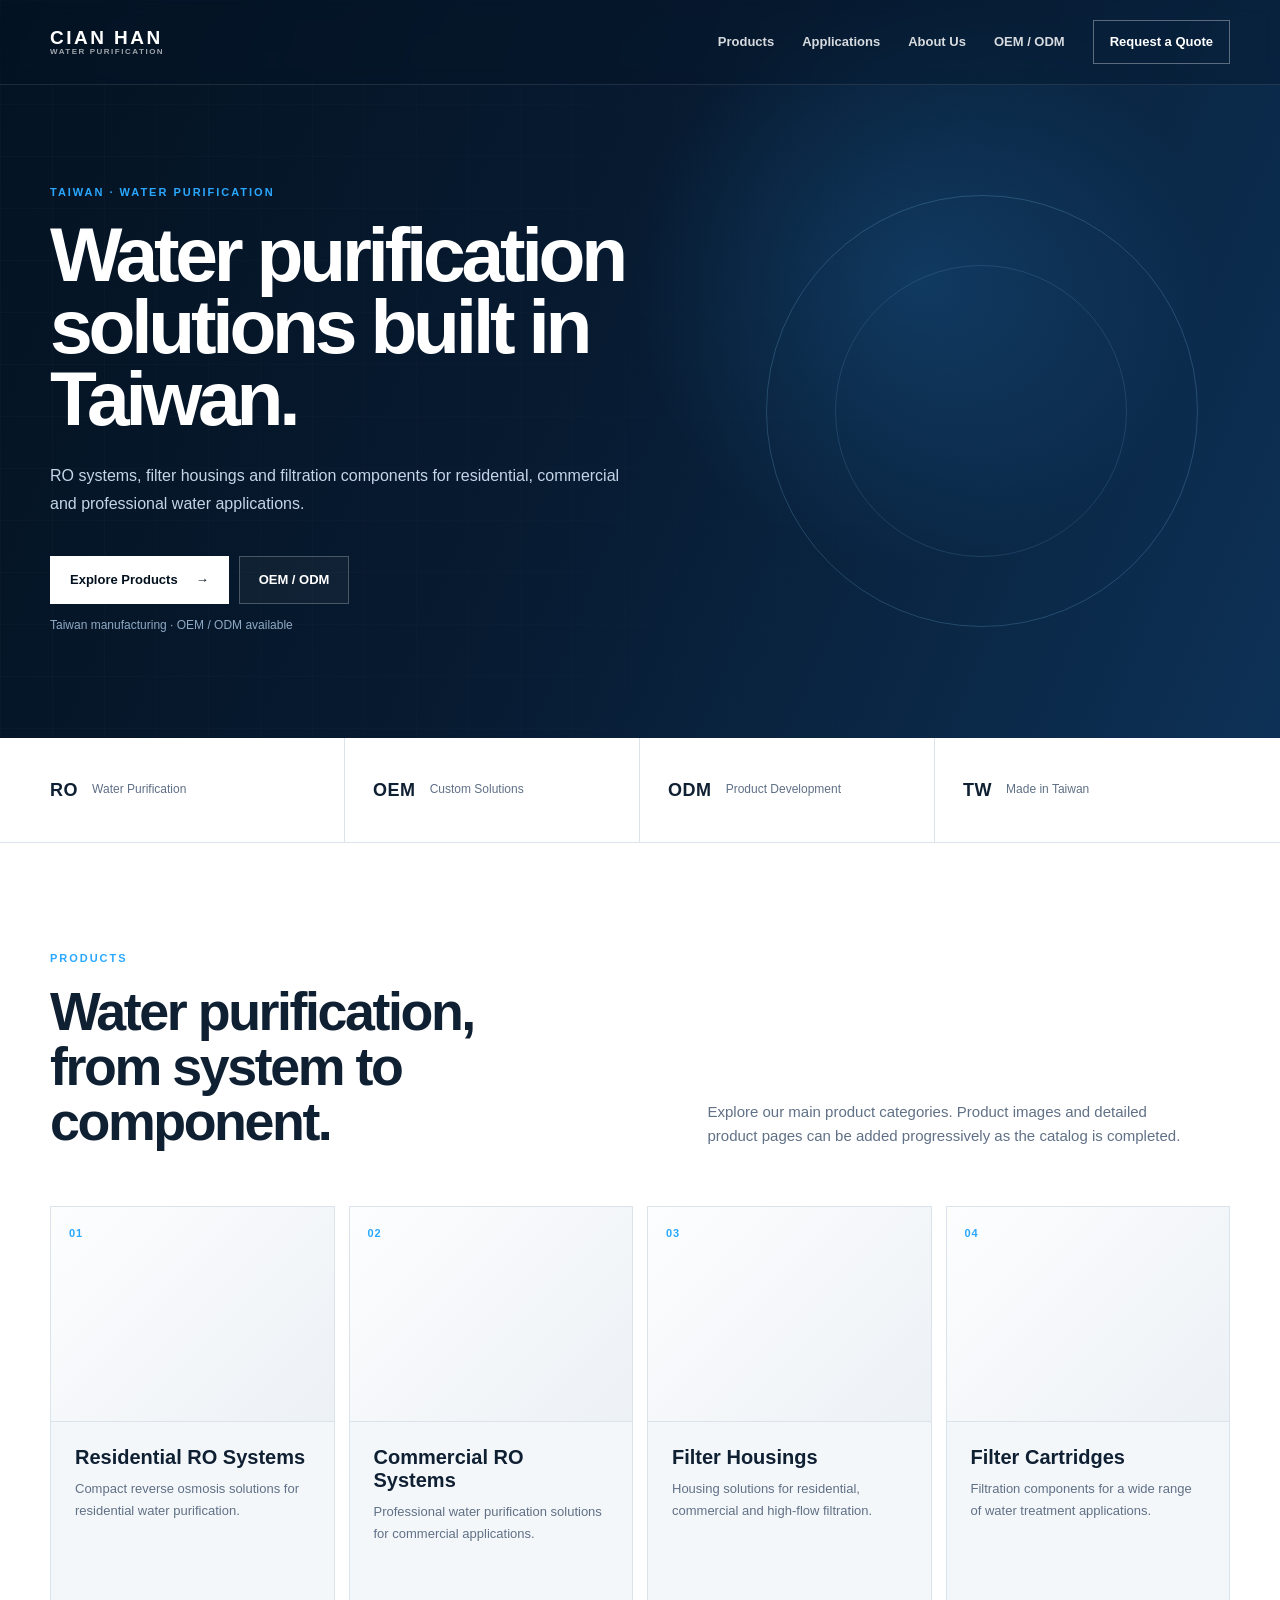
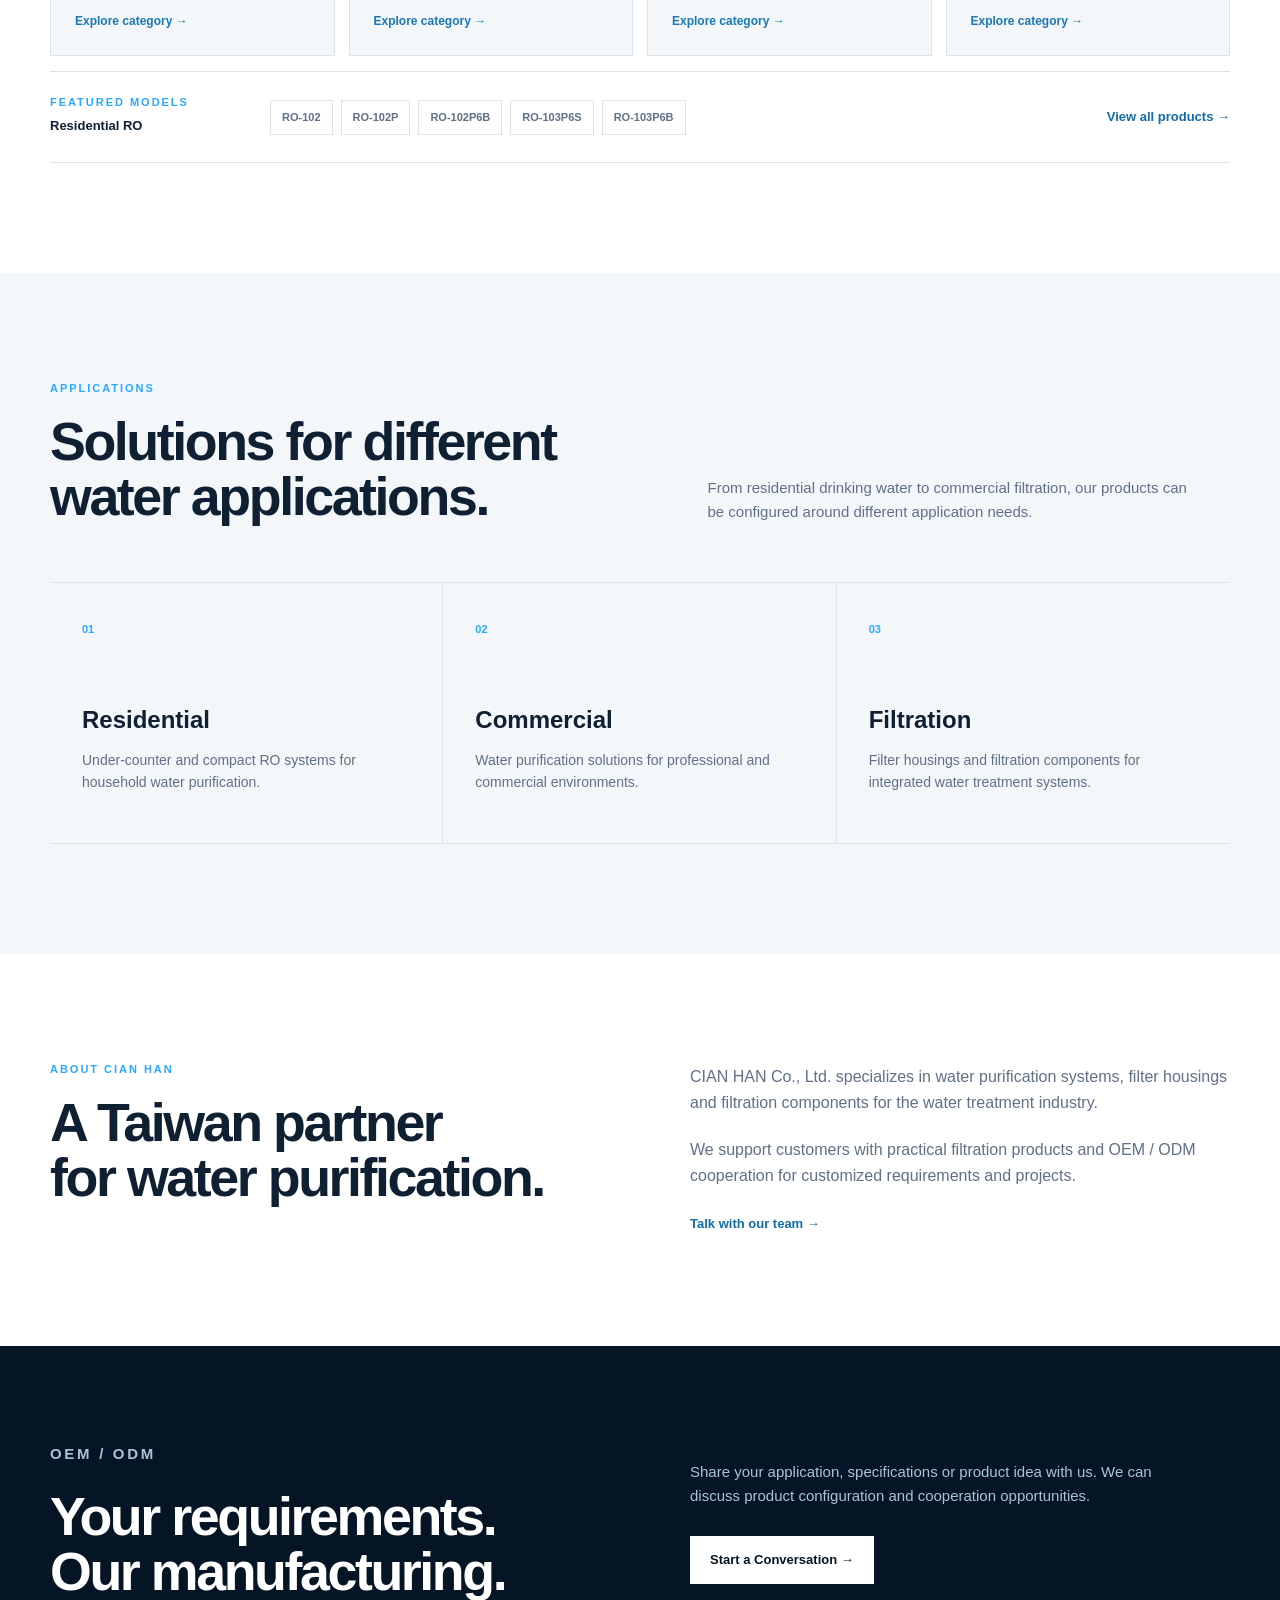
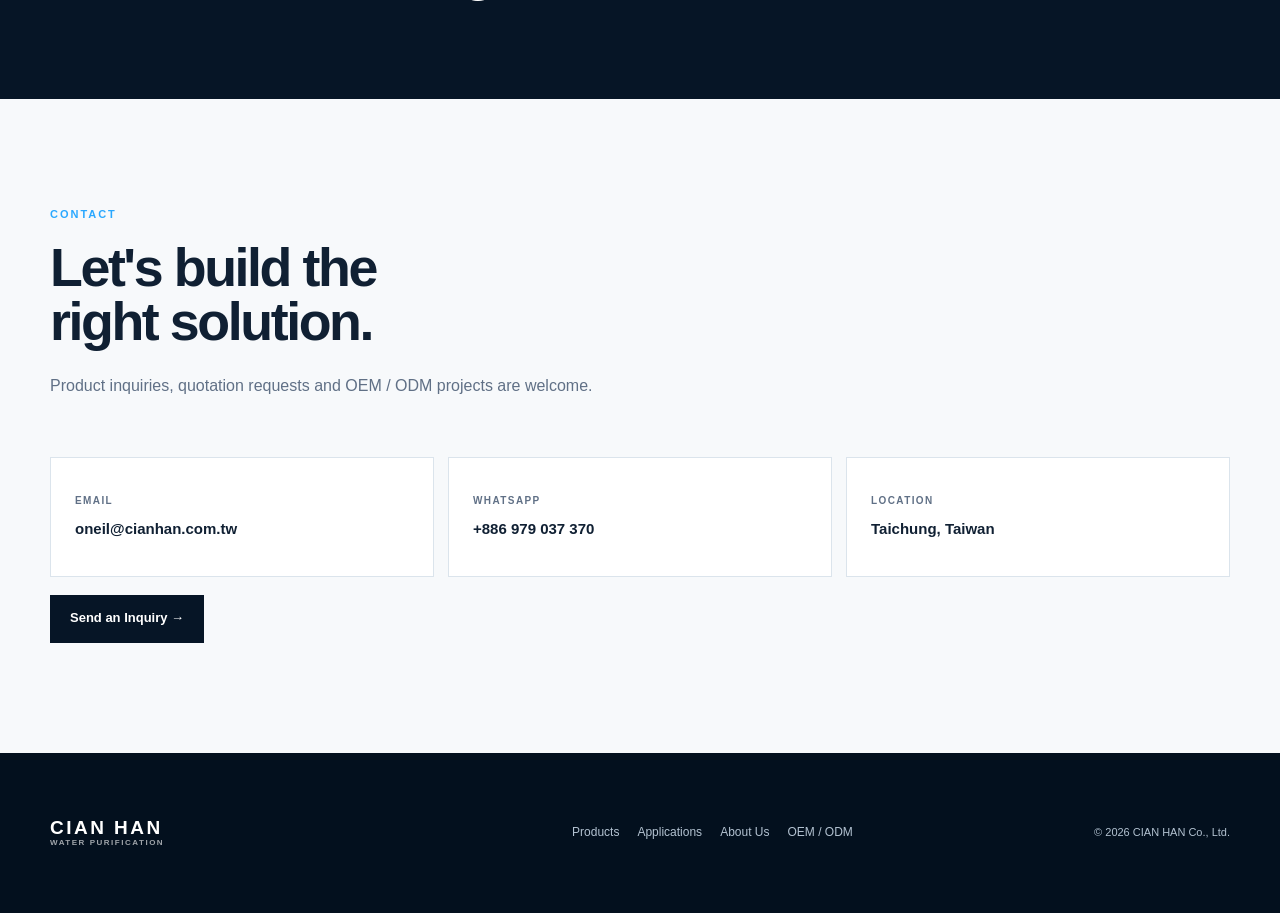
==== index.html @ 7bbadfd8 "Add files via upload" ====
<!DOCTYPE html>
<html lang="en">
<head>
  <meta charset="UTF-8">
  <meta name="viewport" content="width=device-width, initial-scale=1.0">
  <meta name="description" content="CIAN HAN — Taiwan water purification systems, filter housings, filtration components and OEM / ODM solutions.">
  <title>CIAN HAN | Water Purification Solutions</title>
  <link rel="stylesheet" href="style.css">
</head>
<body>

  <header class="site-header">
    <div class="container header-inner">
      <a class="brand" href="index.html" aria-label="CIAN HAN home">
        <span class="brand-main">CIAN HAN</span>
        <span class="brand-sub">WATER PURIFICATION</span>
      </a>

      <button class="menu-toggle" type="button" aria-label="Open menu" aria-expanded="false">
        <span></span><span></span><span></span>
      </button>

      <nav class="site-nav" aria-label="Main navigation">
        <a href="products.html">Products</a>
        <a href="#applications">Applications</a>
        <a href="#about">About Us</a>
        <a href="#oem">OEM / ODM</a>
        <a class="nav-quote" href="#contact">Request a Quote</a>
      </nav>
    </div>
  </header>

  <main>
    <section class="hero">
      <div class="hero-grid"></div>
      <div class="container hero-inner">
        <div class="hero-copy">
          <p class="eyebrow">TAIWAN · WATER PURIFICATION</p>
          <h1>Water purification<br>solutions built in<br>Taiwan.</h1>
          <p class="hero-text">
            RO systems, filter housings and filtration components for residential,
            commercial and professional water applications.
          </p>
          <div class="hero-actions">
            <a class="btn btn-primary" href="products.html">Explore Products <span>→</span></a>
            <a class="btn btn-ghost" href="#oem">OEM / ODM</a>
          </div>
          <p class="hero-note">Taiwan manufacturing · OEM / ODM available</p>
        </div>

        <div class="hero-visual" aria-hidden="true">
          <!-- Product image area intentionally left blank for future use -->
        </div>
      </div>
    </section>

    <section class="facts">
      <div class="container facts-grid">
        <div class="fact">
          <strong>RO</strong>
          <span>Water Purification</span>
        </div>
        <div class="fact">
          <strong>OEM</strong>
          <span>Custom Solutions</span>
        </div>
        <div class="fact">
          <strong>ODM</strong>
          <span>Product Development</span>
        </div>
        <div class="fact">
          <strong>TW</strong>
          <span>Made in Taiwan</span>
        </div>
      </div>
    </section>

    <section class="section products-section" id="products">
      <div class="container">
        <div class="section-heading">
          <div>
            <p class="section-label">PRODUCTS</p>
            <h2>Water purification,<br>from system to component.</h2>
          </div>
          <p class="section-intro">
            Explore our main product categories. Product images and detailed
            product pages can be added progressively as the catalog is completed.
          </p>
        </div>

        <div class="category-grid">
          <a class="category-card" href="products.html#residential-ro">
            <span class="card-number">01</span>
            <div class="blank-image"></div>
            <div class="card-content">
              <h3>Residential RO Systems</h3>
              <p>Compact reverse osmosis solutions for residential water purification.</p>
              <span class="card-link">Explore category →</span>
            </div>
          </a>

          <a class="category-card" href="products.html#commercial-ro">
            <span class="card-number">02</span>
            <div class="blank-image"></div>
            <div class="card-content">
              <h3>Commercial RO Systems</h3>
              <p>Professional water purification solutions for commercial applications.</p>
              <span class="card-link">Explore category →</span>
            </div>
          </a>

          <a class="category-card" href="products.html#filter-housings">
            <span class="card-number">03</span>
            <div class="blank-image"></div>
            <div class="card-content">
              <h3>Filter Housings</h3>
              <p>Housing solutions for residential, commercial and high-flow filtration.</p>
              <span class="card-link">Explore category →</span>
            </div>
          </a>

          <a class="category-card" href="products.html#filter-cartridges">
            <span class="card-number">04</span>
            <div class="blank-image"></div>
            <div class="card-content">
              <h3>Filter Cartridges</h3>
              <p>Filtration components for a wide range of water treatment applications.</p>
              <span class="card-link">Explore category →</span>
            </div>
          </a>
        </div>

        <div class="featured">
          <div>
            <p class="section-label">FEATURED MODELS</p>
            <p class="featured-category">Residential RO</p>
          </div>
          <div class="model-list">
            <span>RO-102</span>
            <span>RO-102P</span>
            <span>RO-102P6B</span>
            <span>RO-103P6S</span>
            <span>RO-103P6B</span>
          </div>
          <a class="text-link" href="products.html">View all products →</a>
        </div>
      </div>
    </section>

    <section class="section applications-section" id="applications">
      <div class="container">
        <div class="section-heading">
          <div>
            <p class="section-label">APPLICATIONS</p>
            <h2>Solutions for different<br>water applications.</h2>
          </div>
          <p class="section-intro">
            From residential drinking water to commercial filtration, our products
            can be configured around different application needs.
          </p>
        </div>

        <div class="application-grid">
          <article class="application-card">
            <span>01</span>
            <h3>Residential</h3>
            <p>Under-counter and compact RO systems for household water purification.</p>
          </article>
          <article class="application-card">
            <span>02</span>
            <h3>Commercial</h3>
            <p>Water purification solutions for professional and commercial environments.</p>
          </article>
          <article class="application-card">
            <span>03</span>
            <h3>Filtration</h3>
            <p>Filter housings and filtration components for integrated water treatment systems.</p>
          </article>
        </div>
      </div>
    </section>

    <section class="section about-section" id="about">
      <div class="container split-section">
        <div>
          <p class="section-label">ABOUT CIAN HAN</p>
          <h2>A Taiwan partner<br>for water purification.</h2>
        </div>
        <div class="split-copy">
          <p>
            CIAN HAN Co., Ltd. specializes in water purification systems,
            filter housings and filtration components for the water treatment industry.
          </p>
          <p>
            We support customers with practical filtration products and
            OEM / ODM cooperation for customized requirements and projects.
          </p>
          <a class="text-link" href="#contact">Talk with our team →</a>
        </div>
      </div>
    </section>

    <section class="oem-section" id="oem">
      <div class="container oem-inner">
        <div>
          <p class="section-label">OEM / ODM</p>
          <h2>Your requirements.<br>Our manufacturing.</h2>
        </div>
        <div>
          <p>
            Share your application, specifications or product idea with us.
            We can discuss product configuration and cooperation opportunities.
          </p>
          <a class="btn btn-light" href="#contact">Start a Conversation →</a>
        </div>
      </div>
    </section>

    <section class="section contact-section" id="contact">
      <div class="container">
        <div class="contact-heading">
          <p class="section-label">CONTACT</p>
          <h2>Let's build the<br>right solution.</h2>
          <p>Product inquiries, quotation requests and OEM / ODM projects are welcome.</p>
        </div>

        <div class="contact-grid">
          <a href="mailto:oneil@cianhan.com.tw" class="contact-item">
            <span>EMAIL</span>
            <strong>oneil@cianhan.com.tw</strong>
          </a>
          <a href="https://wa.me/886979037370" class="contact-item" target="_blank" rel="noopener">
            <span>WHATSAPP</span>
            <strong>+886 979 037 370</strong>
          </a>
          <div class="contact-item">
            <span>LOCATION</span>
            <strong>Taichung, Taiwan</strong>
          </div>
        </div>

        <a class="btn btn-primary contact-button" href="mailto:oneil@cianhan.com.tw?subject=CIAN%20HAN%20Product%20Inquiry">Send an Inquiry →</a>
      </div>
    </section>
  </main>

  <footer class="site-footer">
    <div class="container footer-inner">
      <a class="brand footer-brand" href="index.html">
        <span class="brand-main">CIAN HAN</span>
        <span class="brand-sub">WATER PURIFICATION</span>
      </a>
      <div class="footer-links">
        <a href="products.html">Products</a>
        <a href="#applications">Applications</a>
        <a href="#about">About Us</a>
        <a href="#oem">OEM / ODM</a>
      </div>
      <p>© 2026 CIAN HAN Co., Ltd.</p>
    </div>
  </footer>

  <script src="script.js"></script>
</body>
</html>
---- style.css ----
* {
  box-sizing: border-box;
}

html {
  scroll-behavior: smooth;
}

:root {
  --navy: #061526;
  --navy-2: #0b2340;
  --blue: #2aa8ff;
  --blue-soft: #8bcfff;
  --ink: #102033;
  --muted: #607086;
  --line: #dbe4ec;
  --light: #f4f7fa;
  --white: #ffffff;
}

body {
  margin: 0;
  font-family: Inter, ui-sans-serif, -apple-system, BlinkMacSystemFont, "Segoe UI", Roboto, Arial, sans-serif;
  color: var(--ink);
  background: var(--white);
  line-height: 1.6;
}

a {
  color: inherit;
  text-decoration: none;
}

.container {
  width: min(1180px, calc(100% - 48px));
  margin: 0 auto;
}

/* HEADER */
.site-header {
  position: absolute;
  inset: 0 0 auto 0;
  z-index: 20;
  color: var(--white);
  background: rgba(6, 21, 38, 0.32);
  border-bottom: 1px solid rgba(255,255,255,0.10);
  backdrop-filter: blur(8px);
}

.header-inner {
  min-height: 84px;
  display: flex;
  align-items: center;
  justify-content: space-between;
  gap: 40px;
}

.brand {
  display: inline-flex;
  flex-direction: column;
  gap: 1px;
  flex-shrink: 0;
}

.brand-main {
  font-size: 19px;
  line-height: 1.05;
  font-weight: 800;
  letter-spacing: 0.13em;
}

.brand-sub {
  font-size: 8px;
  line-height: 1;
  font-weight: 700;
  letter-spacing: 0.19em;
  opacity: 0.62;
}

.site-nav {
  display: flex;
  align-items: center;
  gap: 28px;
  font-size: 13px;
  font-weight: 600;
}

.site-nav a {
  opacity: 0.84;
  transition: opacity .2s ease, color .2s ease;
}

.site-nav a:hover {
  opacity: 1;
  color: var(--blue-soft);
}

.site-nav .nav-quote {
  padding: 11px 16px;
  border: 1px solid rgba(255,255,255,.34);
  opacity: 1;
}

.menu-toggle {
  display: none;
  width: 42px;
  height: 42px;
  padding: 9px;
  border: 1px solid rgba(255,255,255,.25);
  background: transparent;
  cursor: pointer;
}

.menu-toggle span {
  display: block;
  height: 1px;
  margin: 5px 0;
  background: white;
}

/* HERO */
.hero {
  position: relative;
  min-height: 738px;
  overflow: hidden;
  color: white;
  background:
    radial-gradient(circle at 72% 38%, rgba(37, 125, 194, .26), transparent 28%),
    linear-gradient(112deg, #041322 0%, #071a30 45%, #0d3156 100%);
}

.hero-grid {
  position: absolute;
  inset: 0;
  opacity: .24;
  background-image:
    linear-gradient(rgba(255,255,255,.08) 1px, transparent 1px),
    linear-gradient(90deg, rgba(255,255,255,.08) 1px, transparent 1px);
  background-size: 52px 52px;
  mask-image: linear-gradient(90deg, black, transparent 88%);
}

.hero-inner {
  position: relative;
  min-height: 738px;
  display: grid;
  grid-template-columns: minmax(0, 1fr) minmax(360px, .92fr);
  align-items: center;
  gap: 50px;
  padding-top: 84px;
}

.hero-copy {
  max-width: 680px;
  padding: 70px 0 70px;
}

.eyebrow,
.section-label {
  margin: 0 0 20px;
  color: var(--blue);
  font-size: 11px;
  line-height: 1;
  font-weight: 800;
  letter-spacing: .18em;
}

.hero h1 {
  margin: 0;
  max-width: 720px;
  font-size: clamp(52px, 6vw, 84px);
  line-height: .94;
  letter-spacing: -.055em;
  font-weight: 700;
}

.hero-text {
  max-width: 630px;
  margin: 28px 0 0;
  color: #c5d5e7;
  font-size: 16px;
  line-height: 1.75;
}

.hero-actions {
  display: flex;
  align-items: center;
  flex-wrap: wrap;
  gap: 10px;
  margin-top: 38px;
}

.btn {
  display: inline-flex;
  align-items: center;
  justify-content: center;
  min-height: 48px;
  padding: 0 19px;
  border: 1px solid transparent;
  font-size: 13px;
  font-weight: 750;
  transition: transform .2s ease, background .2s ease, border-color .2s ease;
}

.btn:hover {
  transform: translateY(-2px);
}

.btn-primary {
  color: #03111f;
  background: var(--white);
}

.btn-primary span {
  margin-left: 18px;
}

.btn-ghost {
  color: white;
  border-color: rgba(255,255,255,.24);
  background: rgba(255,255,255,.04);
}

.btn-ghost:hover {
  border-color: rgba(255,255,255,.55);
}

.hero-note {
  margin: 12px 0 0;
  color: #8fa9c3;
  font-size: 12px;
}

.hero-visual {
  min-height: 430px;
  position: relative;
}

.hero-visual::before,
.hero-visual::after {
  content: "";
  position: absolute;
  border: 1px solid rgba(139, 207, 255, .20);
  border-radius: 50%;
}

.hero-visual::before {
  width: 430px;
  height: 430px;
  right: 6%;
  top: 50%;
  transform: translateY(-50%);
}

.hero-visual::after {
  width: 290px;
  height: 290px;
  right: 19%;
  top: 50%;
  transform: translateY(-50%);
  border-color: rgba(139, 207, 255, .14);
}

/* FACTS */
.facts {
  position: relative;
  background: white;
  border-bottom: 1px solid var(--line);
}

.facts-grid {
  display: grid;
  grid-template-columns: repeat(4, 1fr);
  min-height: 104px;
}

.fact {
  min-width: 0;
  display: flex;
  align-items: center;
  gap: 14px;
  padding: 20px 28px;
  border-right: 1px solid var(--line);
}

.fact:first-child {
  padding-left: 0;
}

.fact:last-child {
  border-right: 0;
}

.fact strong {
  color: var(--ink);
  font-size: 18px;
  font-weight: 800;
  letter-spacing: .03em;
}

.fact span {
  color: var(--muted);
  font-size: 12px;
}

/* GENERAL SECTIONS */
.section {
  padding: 110px 0;
}

.section-heading {
  display: grid;
  grid-template-columns: 1.05fr .95fr;
  gap: 80px;
  align-items: end;
  margin-bottom: 58px;
}

.section-heading h2,
.split-section h2,
.oem-inner h2,
.contact-heading h2 {
  margin: 0;
  color: var(--ink);
  font-size: clamp(38px, 4.2vw, 58px);
  line-height: 1.02;
  letter-spacing: -.045em;
  font-weight: 700;
}

.section-intro {
  max-width: 480px;
  margin: 0;
  color: var(--muted);
  font-size: 15px;
}

/* PRODUCTS */
.products-section {
  background: #fff;
}

.category-grid {
  display: grid;
  grid-template-columns: repeat(4, 1fr);
  gap: 14px;
}

.category-card {
  position: relative;
  min-height: 450px;
  display: flex;
  flex-direction: column;
  overflow: hidden;
  background: var(--light);
  border: 1px solid var(--line);
  transition: transform .2s ease, border-color .2s ease;
}

.category-card:hover {
  transform: translateY(-4px);
  border-color: #a9bfd2;
}

.card-number {
  position: absolute;
  top: 18px;
  left: 18px;
  z-index: 2;
  color: var(--blue);
  font-size: 11px;
  font-weight: 800;
  letter-spacing: .08em;
}

.blank-image {
  height: 215px;
  border-bottom: 1px solid var(--line);
  background:
    linear-gradient(135deg, rgba(255,255,255,.8), rgba(231,237,243,.6));
}

.card-content {
  display: flex;
  flex: 1;
  flex-direction: column;
  padding: 24px;
}

.card-content h3 {
  margin: 0 0 9px;
  font-size: 20px;
  line-height: 1.15;
}

.card-content p {
  margin: 0;
  color: var(--muted);
  font-size: 13px;
  line-height: 1.65;
}

.card-link {
  margin-top: auto;
  padding-top: 22px;
  color: #1b78b6;
  font-size: 12px;
  font-weight: 800;
}

.featured {
  display: grid;
  grid-template-columns: 190px 1fr auto;
  gap: 30px;
  align-items: center;
  margin-top: 15px;
  padding: 25px 0;
  border-bottom: 1px solid var(--line);
  border-top: 1px solid var(--line);
}

.featured .section-label {
  margin-bottom: 8px;
}

.featured-category {
  margin: 0;
  font-size: 13px;
  font-weight: 750;
}

.model-list {
  display: flex;
  flex-wrap: wrap;
  gap: 8px;
}

.model-list span {
  padding: 8px 11px;
  border: 1px solid var(--line);
  color: var(--muted);
  font-size: 11px;
  font-weight: 700;
}

.text-link {
  color: #126ca7;
  font-size: 13px;
  font-weight: 800;
}

/* APPLICATIONS */
.applications-section {
  background: var(--light);
}

.application-grid {
  display: grid;
  grid-template-columns: repeat(3, 1fr);
  border-top: 1px solid var(--line);
  border-bottom: 1px solid var(--line);
}

.application-card {
  min-height: 260px;
  padding: 32px;
  border-right: 1px solid var(--line);
}

.application-card:last-child {
  border-right: 0;
}

.application-card > span {
  color: var(--blue);
  font-size: 11px;
  font-weight: 800;
}

.application-card h3 {
  margin: 60px 0 10px;
  font-size: 24px;
}

.application-card p {
  max-width: 330px;
  margin: 0;
  color: var(--muted);
  font-size: 14px;
}

/* ABOUT */
.about-section {
  background: white;
}

.split-section {
  display: grid;
  grid-template-columns: 1fr 1fr;
  gap: 100px;
}

.split-copy {
  max-width: 560px;
}

.split-copy p {
  margin: 0 0 22px;
  color: var(--muted);
  font-size: 16px;
}

/* OEM */
.oem-section {
  padding: 100px 0;
  color: white;
  background: var(--navy);
}

.oem-inner {
  display: grid;
  grid-template-columns: 1fr 1fr;
  gap: 100px;
  align-items: center;
}

.oem-inner h2 {
  color: white;
}

.oem-inner p {
  max-width: 510px;
  margin: 0 0 28px;
  color: #afc2d5;
  font-size: 15px;
}

.btn-light {
  color: var(--navy);
  background: white;
}

/* CONTACT */
.contact-section {
  background: #f7f9fb;
}

.contact-heading {
  max-width: 760px;
}

.contact-heading p:last-child {
  max-width: 600px;
  margin: 24px 0 0;
  color: var(--muted);
}

.contact-grid {
  display: grid;
  grid-template-columns: repeat(3, 1fr);
  gap: 14px;
  margin-top: 58px;
}

.contact-item {
  min-height: 120px;
  display: flex;
  flex-direction: column;
  justify-content: center;
  padding: 24px;
  border: 1px solid var(--line);
  background: white;
}

.contact-item span {
  margin-bottom: 8px;
  color: var(--muted);
  font-size: 10px;
  font-weight: 800;
  letter-spacing: .14em;
}

.contact-item strong {
  font-size: 15px;
  word-break: break-word;
}

.contact-button {
  margin-top: 18px;
  background: var(--navy);
  color: white;
}

/* FOOTER */
.site-footer {
  color: #b3c2d1;
  background: #03101e;
}

.footer-inner {
  min-height: 160px;
  display: grid;
  grid-template-columns: 1fr 1fr auto;
  align-items: center;
  gap: 30px;
}

.footer-brand {
  color: white;
}

.footer-links {
  display: flex;
  flex-wrap: wrap;
  gap: 18px;
  font-size: 12px;
}

.footer-links a:hover {
  color: white;
}

.footer-inner > p {
  margin: 0;
  font-size: 11px;
}

/* MOBILE */
@media (max-width: 980px) {
  .site-nav {
    gap: 18px;
  }

  .hero-inner {
    grid-template-columns: 1fr;
  }

  .hero-visual {
    display: none;
  }

  .category-grid {
    grid-template-columns: repeat(2, 1fr);
  }

  .section-heading,
  .split-section,
  .oem-inner {
    grid-template-columns: 1fr;
    gap: 30px;
  }

  .application-grid {
    grid-template-columns: 1fr;
  }

  .application-card {
    border-right: 0;
    border-bottom: 1px solid var(--line);
  }

  .application-card:last-child {
    border-bottom: 0;
  }

  .featured {
    grid-template-columns: 1fr;
    gap: 15px;
  }

  .contact-grid {
    grid-template-columns: 1fr;
  }

  .footer-inner {
    grid-template-columns: 1fr;
    padding: 38px 0;
  }
}

@media (max-width: 720px) {
  .container {
    width: min(100% - 32px, 1180px);
  }

  .site-header {
    position: absolute;
  }

  .header-inner {
    min-height: 72px;
  }

  .menu-toggle {
    display: block;
  }

  .site-nav {
    position: absolute;
    top: 72px;
    left: 16px;
    right: 16px;
    display: none;
    flex-direction: column;
    align-items: stretch;
    gap: 0;
    padding: 8px;
    background: rgba(3, 16, 30, .98);
    border: 1px solid rgba(255,255,255,.12);
  }

  .site-nav.is-open {
    display: flex;
  }

  .site-nav a {
    padding: 13px 14px;
  }

  .site-nav .nav-quote {
    margin-top: 4px;
    text-align: center;
  }

  .hero,
  .hero-inner {
    min-height: 680px;
  }

  .hero-copy {
    padding: 70px 0 45px;
  }

  .hero h1 {
    font-size: clamp(45px, 13vw, 68px);
  }

  .hero-text {
    font-size: 14px;
  }

  .facts-grid {
    grid-template-columns: repeat(2, 1fr);
  }

  .fact,
  .fact:first-child {
    padding: 20px 16px;
  }

  .fact:nth-child(2) {
    border-right: 0;
  }

  .fact:nth-child(-n+2) {
    border-bottom: 1px solid var(--line);
  }

  .section {
    padding: 76px 0;
  }

  .category-grid {
    grid-template-columns: 1fr;
  }

  .category-card {
    min-height: 390px;
  }

  .blank-image {
    height: 190px;
  }

  .section-heading h2,
  .split-section h2,
  .oem-inner h2,
  .contact-heading h2 {
    font-size: 42px;
  }

  .application-card {
    min-height: 220px;
  }

  .application-card h3 {
    margin-top: 45px;
  }
}
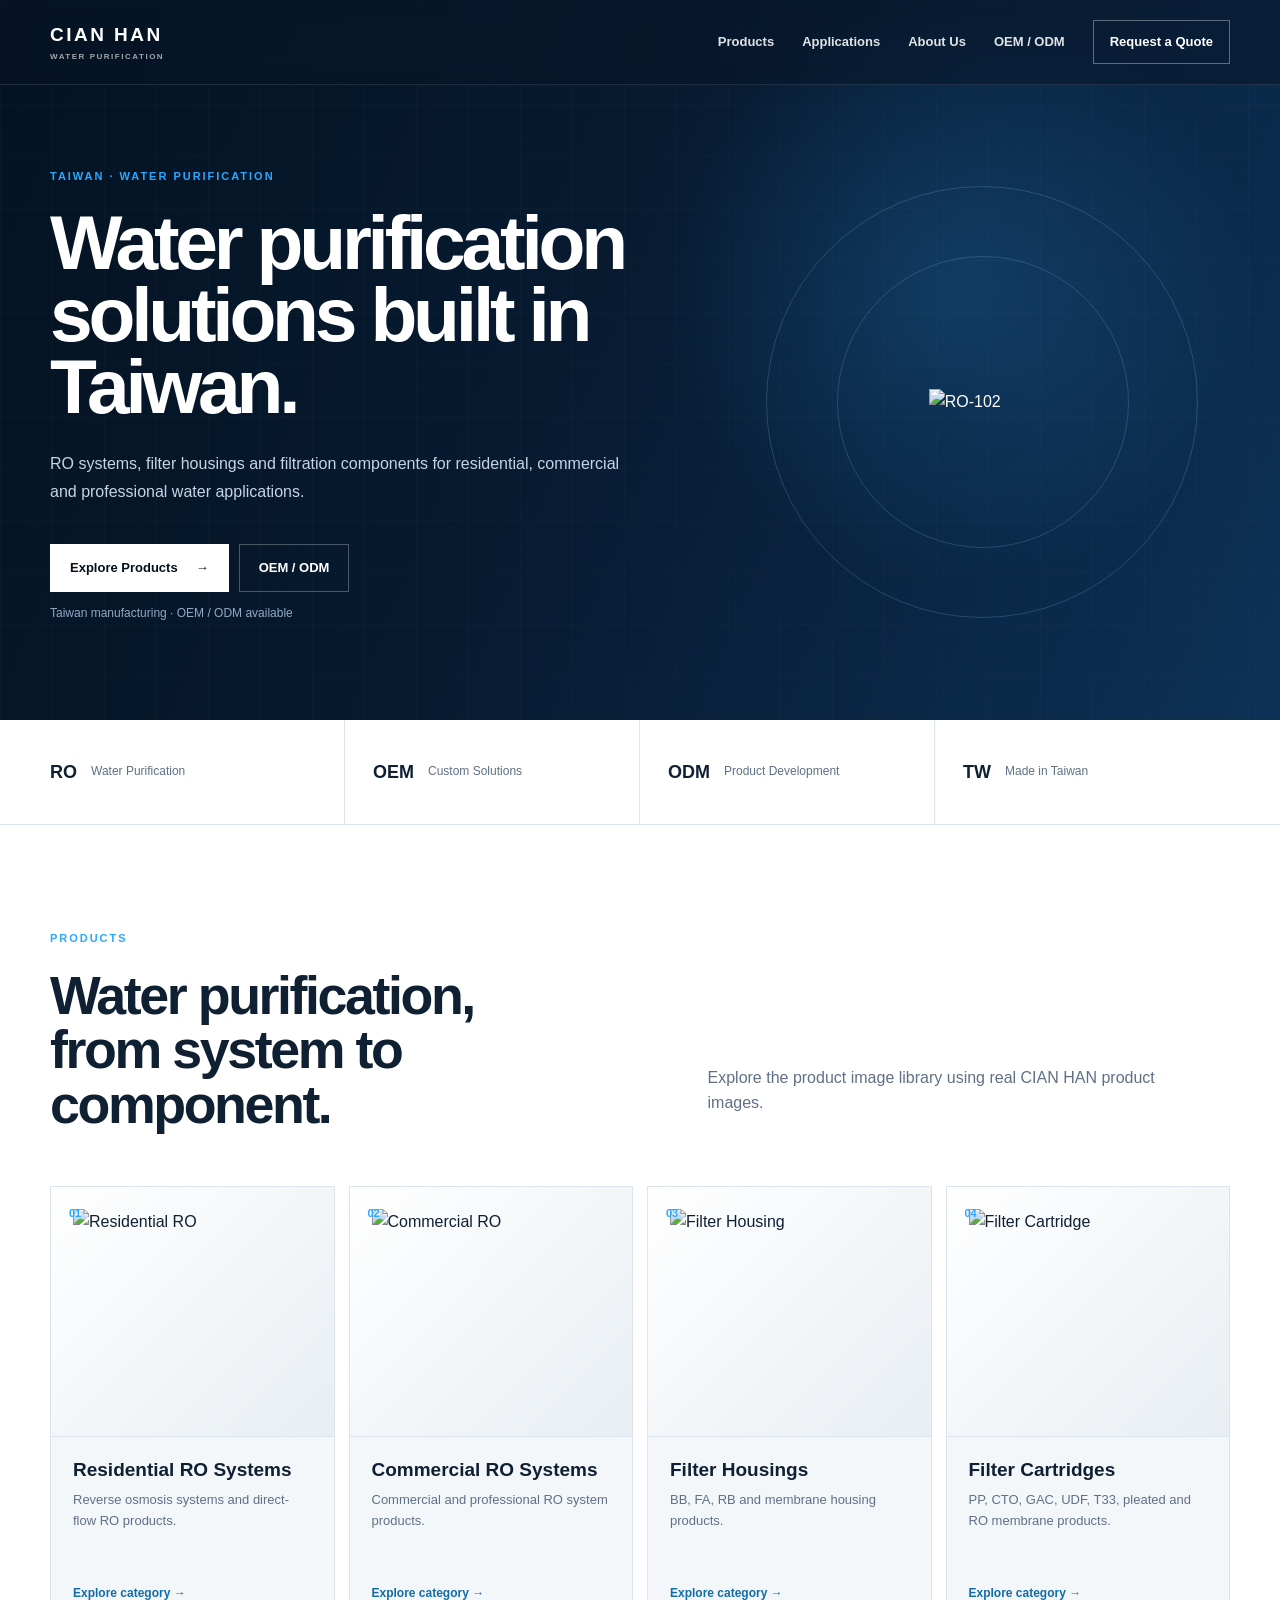
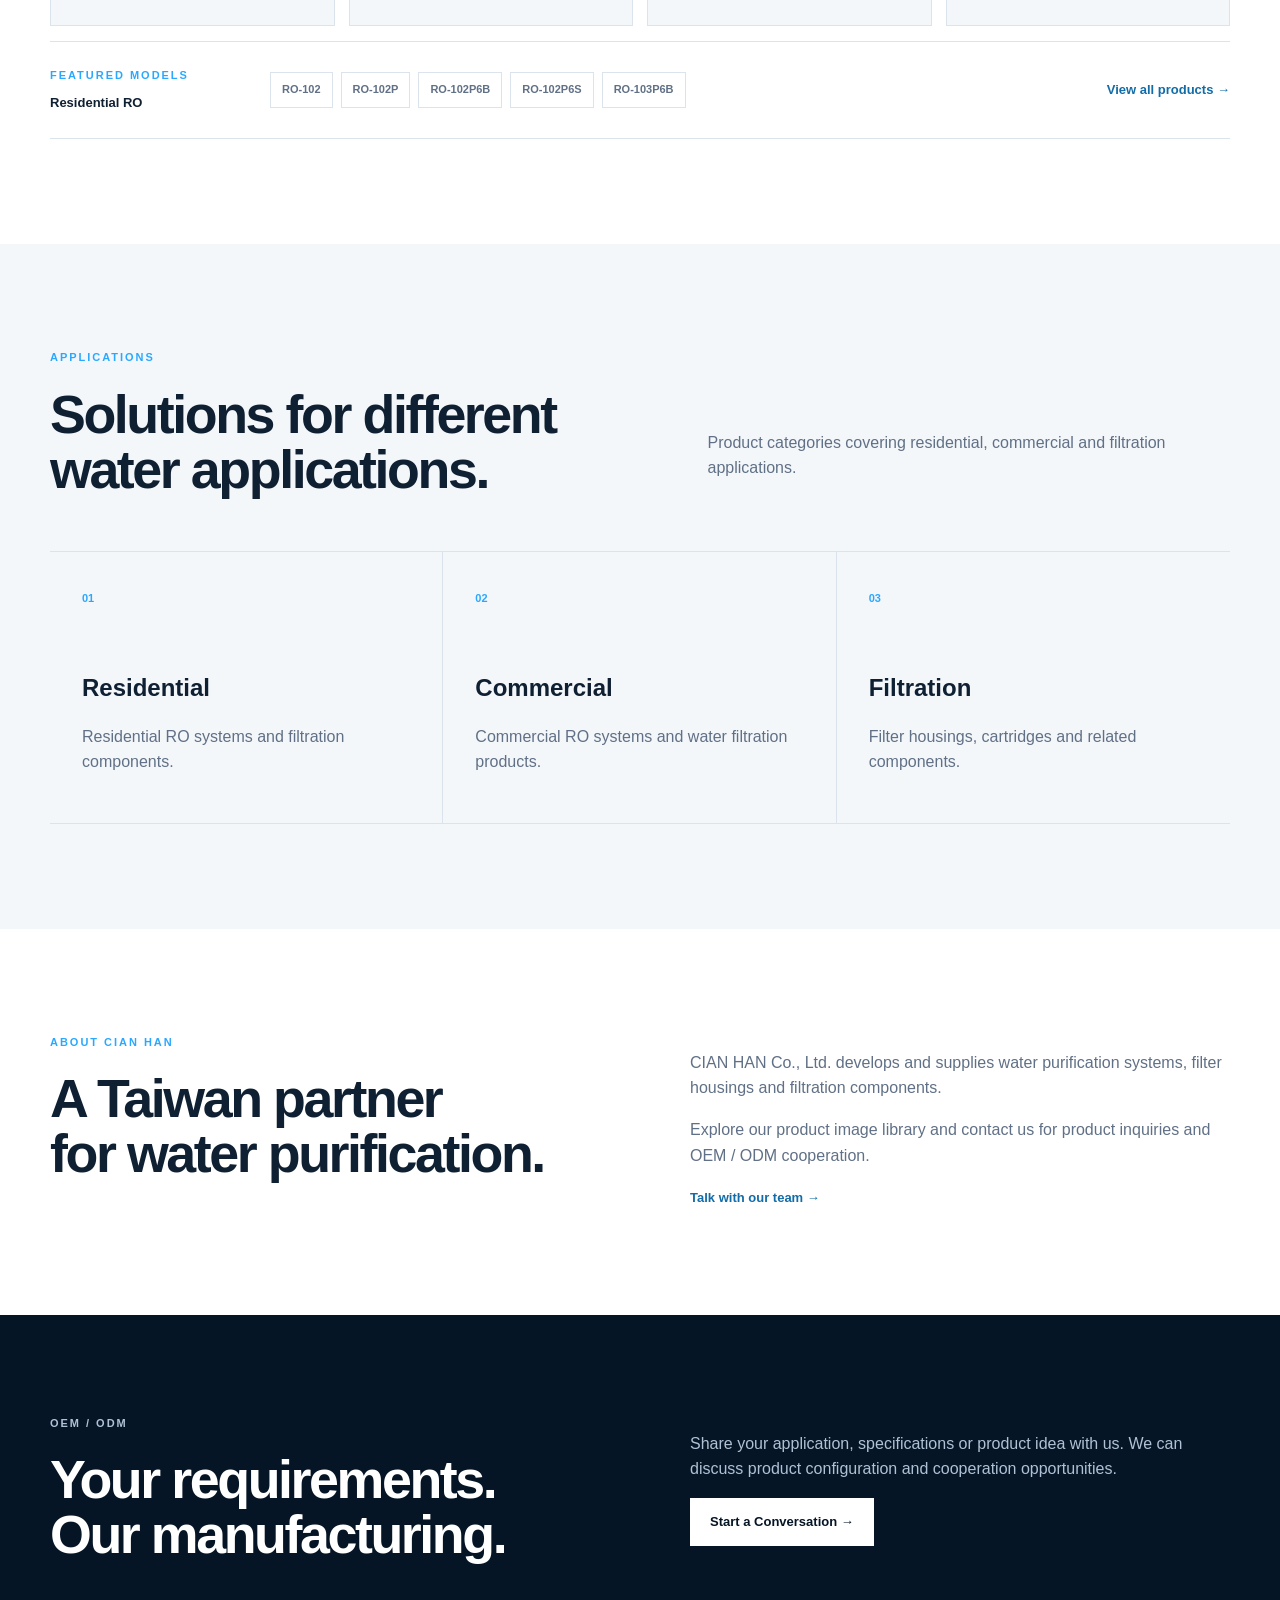
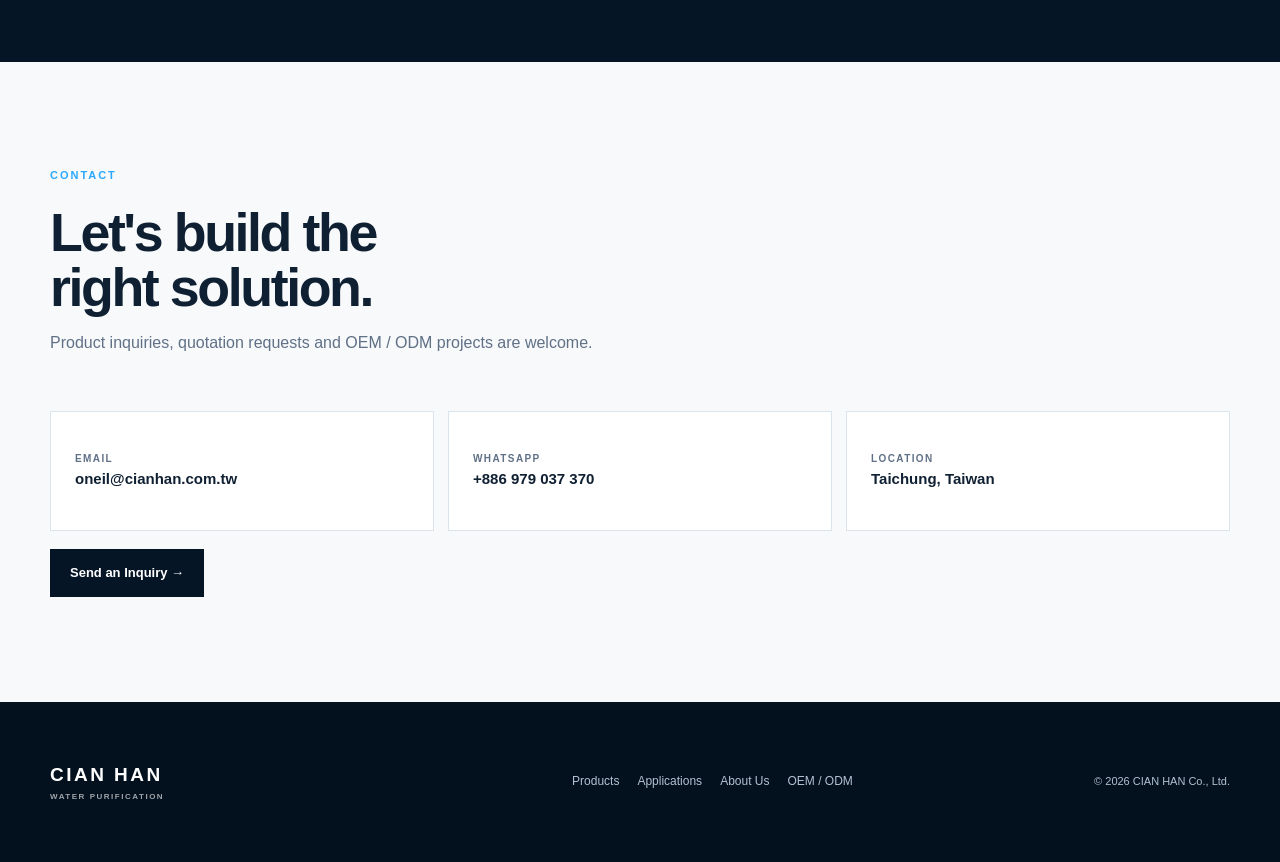
==== commit 6fa68e59: "Add files via upload" ====
--- a/index.html
+++ b/index.html
@@ -1,265 +1 @@
-<!DOCTYPE html>
-<html lang="en">
-<head>
-  <meta charset="UTF-8">
-  <meta name="viewport" content="width=device-width, initial-scale=1.0">
-  <meta name="description" content="CIAN HAN — Taiwan water purification systems, filter housings, filtration components and OEM / ODM solutions.">
-  <title>CIAN HAN | Water Purification Solutions</title>
-  <link rel="stylesheet" href="style.css">
-</head>
-<body>
-
-  <header class="site-header">
-    <div class="container header-inner">
-      <a class="brand" href="index.html" aria-label="CIAN HAN home">
-        <span class="brand-main">CIAN HAN</span>
-        <span class="brand-sub">WATER PURIFICATION</span>
-      </a>
-
-      <button class="menu-toggle" type="button" aria-label="Open menu" aria-expanded="false">
-        <span></span><span></span><span></span>
-      </button>
-
-      <nav class="site-nav" aria-label="Main navigation">
-        <a href="products.html">Products</a>
-        <a href="#applications">Applications</a>
-        <a href="#about">About Us</a>
-        <a href="#oem">OEM / ODM</a>
-        <a class="nav-quote" href="#contact">Request a Quote</a>
-      </nav>
-    </div>
-  </header>
-
-  <main>
-    <section class="hero">
-      <div class="hero-grid"></div>
-      <div class="container hero-inner">
-        <div class="hero-copy">
-          <p class="eyebrow">TAIWAN · WATER PURIFICATION</p>
-          <h1>Water purification<br>solutions built in<br>Taiwan.</h1>
-          <p class="hero-text">
-            RO systems, filter housings and filtration components for residential,
-            commercial and professional water applications.
-          </p>
-          <div class="hero-actions">
-            <a class="btn btn-primary" href="products.html">Explore Products <span>→</span></a>
-            <a class="btn btn-ghost" href="#oem">OEM / ODM</a>
-          </div>
-          <p class="hero-note">Taiwan manufacturing · OEM / ODM available</p>
-        </div>
-
-        <div class="hero-visual" aria-hidden="true">
-          <!-- Product image area intentionally left blank for future use -->
-        </div>
-      </div>
-    </section>
-
-    <section class="facts">
-      <div class="container facts-grid">
-        <div class="fact">
-          <strong>RO</strong>
-          <span>Water Purification</span>
-        </div>
-        <div class="fact">
-          <strong>OEM</strong>
-          <span>Custom Solutions</span>
-        </div>
-        <div class="fact">
-          <strong>ODM</strong>
-          <span>Product Development</span>
-        </div>
-        <div class="fact">
-          <strong>TW</strong>
-          <span>Made in Taiwan</span>
-        </div>
-      </div>
-    </section>
-
-    <section class="section products-section" id="products">
-      <div class="container">
-        <div class="section-heading">
-          <div>
-            <p class="section-label">PRODUCTS</p>
-            <h2>Water purification,<br>from system to component.</h2>
-          </div>
-          <p class="section-intro">
-            Explore our main product categories. Product images and detailed
-            product pages can be added progressively as the catalog is completed.
-          </p>
-        </div>
-
-        <div class="category-grid">
-          <a class="category-card" href="products.html#residential-ro">
-            <span class="card-number">01</span>
-            <div class="blank-image"></div>
-            <div class="card-content">
-              <h3>Residential RO Systems</h3>
-              <p>Compact reverse osmosis solutions for residential water purification.</p>
-              <span class="card-link">Explore category →</span>
-            </div>
-          </a>
-
-          <a class="category-card" href="products.html#commercial-ro">
-            <span class="card-number">02</span>
-            <div class="blank-image"></div>
-            <div class="card-content">
-              <h3>Commercial RO Systems</h3>
-              <p>Professional water purification solutions for commercial applications.</p>
-              <span class="card-link">Explore category →</span>
-            </div>
-          </a>
-
-          <a class="category-card" href="products.html#filter-housings">
-            <span class="card-number">03</span>
-            <div class="blank-image"></div>
-            <div class="card-content">
-              <h3>Filter Housings</h3>
-              <p>Housing solutions for residential, commercial and high-flow filtration.</p>
-              <span class="card-link">Explore category →</span>
-            </div>
-          </a>
-
-          <a class="category-card" href="products.html#filter-cartridges">
-            <span class="card-number">04</span>
-            <div class="blank-image"></div>
-            <div class="card-content">
-              <h3>Filter Cartridges</h3>
-              <p>Filtration components for a wide range of water treatment applications.</p>
-              <span class="card-link">Explore category →</span>
-            </div>
-          </a>
-        </div>
-
-        <div class="featured">
-          <div>
-            <p class="section-label">FEATURED MODELS</p>
-            <p class="featured-category">Residential RO</p>
-          </div>
-          <div class="model-list">
-            <span>RO-102</span>
-            <span>RO-102P</span>
-            <span>RO-102P6B</span>
-            <span>RO-103P6S</span>
-            <span>RO-103P6B</span>
-          </div>
-          <a class="text-link" href="products.html">View all products →</a>
-        </div>
-      </div>
-    </section>
-
-    <section class="section applications-section" id="applications">
-      <div class="container">
-        <div class="section-heading">
-          <div>
-            <p class="section-label">APPLICATIONS</p>
-            <h2>Solutions for different<br>water applications.</h2>
-          </div>
-          <p class="section-intro">
-            From residential drinking water to commercial filtration, our products
-            can be configured around different application needs.
-          </p>
-        </div>
-
-        <div class="application-grid">
-          <article class="application-card">
-            <span>01</span>
-            <h3>Residential</h3>
-            <p>Under-counter and compact RO systems for household water purification.</p>
-          </article>
-          <article class="application-card">
-            <span>02</span>
-            <h3>Commercial</h3>
-            <p>Water purification solutions for professional and commercial environments.</p>
-          </article>
-          <article class="application-card">
-            <span>03</span>
-            <h3>Filtration</h3>
-            <p>Filter housings and filtration components for integrated water treatment systems.</p>
-          </article>
-        </div>
-      </div>
-    </section>
-
-    <section class="section about-section" id="about">
-      <div class="container split-section">
-        <div>
-          <p class="section-label">ABOUT CIAN HAN</p>
-          <h2>A Taiwan partner<br>for water purification.</h2>
-        </div>
-        <div class="split-copy">
-          <p>
-            CIAN HAN Co., Ltd. specializes in water purification systems,
-            filter housings and filtration components for the water treatment industry.
-          </p>
-          <p>
-            We support customers with practical filtration products and
-            OEM / ODM cooperation for customized requirements and projects.
-          </p>
-          <a class="text-link" href="#contact">Talk with our team →</a>
-        </div>
-      </div>
-    </section>
-
-    <section class="oem-section" id="oem">
-      <div class="container oem-inner">
-        <div>
-          <p class="section-label">OEM / ODM</p>
-          <h2>Your requirements.<br>Our manufacturing.</h2>
-        </div>
-        <div>
-          <p>
-            Share your application, specifications or product idea with us.
-            We can discuss product configuration and cooperation opportunities.
-          </p>
-          <a class="btn btn-light" href="#contact">Start a Conversation →</a>
-        </div>
-      </div>
-    </section>
-
-    <section class="section contact-section" id="contact">
-      <div class="container">
-        <div class="contact-heading">
-          <p class="section-label">CONTACT</p>
-          <h2>Let's build the<br>right solution.</h2>
-          <p>Product inquiries, quotation requests and OEM / ODM projects are welcome.</p>
-        </div>
-
-        <div class="contact-grid">
-          <a href="mailto:oneil@cianhan.com.tw" class="contact-item">
-            <span>EMAIL</span>
-            <strong>oneil@cianhan.com.tw</strong>
-          </a>
-          <a href="https://wa.me/886979037370" class="contact-item" target="_blank" rel="noopener">
-            <span>WHATSAPP</span>
-            <strong>+886 979 037 370</strong>
-          </a>
-          <div class="contact-item">
-            <span>LOCATION</span>
-            <strong>Taichung, Taiwan</strong>
-          </div>
-        </div>
-
-        <a class="btn btn-primary contact-button" href="mailto:oneil@cianhan.com.tw?subject=CIAN%20HAN%20Product%20Inquiry">Send an Inquiry →</a>
-      </div>
-    </section>
-  </main>
-
-  <footer class="site-footer">
-    <div class="container footer-inner">
-      <a class="brand footer-brand" href="index.html">
-        <span class="brand-main">CIAN HAN</span>
-        <span class="brand-sub">WATER PURIFICATION</span>
-      </a>
-      <div class="footer-links">
-        <a href="products.html">Products</a>
-        <a href="#applications">Applications</a>
-        <a href="#about">About Us</a>
-        <a href="#oem">OEM / ODM</a>
-      </div>
-      <p>© 2026 CIAN HAN Co., Ltd.</p>
-    </div>
-  </footer>
-
-  <script src="script.js"></script>
-</body>
-</html>
+<!doctype html><html lang="en"><head><meta charset="utf-8"><meta name="viewport" content="width=device-width,initial-scale=1"><meta name="description" content="CIAN HAN water purification systems, filter housings, filter cartridges and OEM / ODM solutions from Taiwan."><title>CIAN HAN | Water Purification Solutions</title><link rel="stylesheet" href="style.css"></head><body><header class="site-header"><div class="container header-inner"><a class="brand" href="index.html"><span class="brand-main">CIAN HAN</span><span class="brand-sub">WATER PURIFICATION</span></a><button class="menu-toggle" aria-label="Open menu" aria-expanded="false"><span></span><span></span><span></span></button><nav class="site-nav"><a href="products.html">Products</a><a href="index.html#applications">Applications</a><a href="index.html#about">About Us</a><a href="index.html#oem">OEM / ODM</a><a class="nav-quote" href="index.html#contact">Request a Quote</a></nav></div></header><main><section class="hero"><div class="hero-grid"></div><div class="container hero-inner"><div class="hero-copy"><p class="eyebrow">TAIWAN · WATER PURIFICATION</p><h1>Water purification<br>solutions built in<br>Taiwan.</h1><p class="hero-text">RO systems, filter housings and filtration components for residential, commercial and professional water applications.</p><div class="hero-actions"><a class="btn btn-primary" href="products.html">Explore Products <span>→</span></a><a class="btn btn-ghost" href="#oem">OEM / ODM</a></div><p class="hero-note">Taiwan manufacturing · OEM / ODM available</p></div><div class="hero-visual"><div class="hero-product"><img src="assets/residential-ro-systems/ro-102.jpg" alt="RO-102"></div></div></div></section><section class="facts"><div class="container facts-grid"><div class="fact"><strong>RO</strong><span>Water Purification</span></div><div class="fact"><strong>OEM</strong><span>Custom Solutions</span></div><div class="fact"><strong>ODM</strong><span>Product Development</span></div><div class="fact"><strong>TW</strong><span>Made in Taiwan</span></div></div></section><section class="section"><div class="container"><div class="section-heading"><div><p class="section-label">PRODUCTS</p><h2>Water purification,<br>from system to component.</h2></div><p class="section-intro">Explore the product image library using real CIAN HAN product images.</p></div><div class="category-grid"><a class="category-card" href="products.html#residential-ro-systems"><span class="card-number">01</span><div class="image-frame"><img src="assets/residential-ro-systems/ro-102.jpg" alt="Residential RO"></div><div class="card-content"><h3>Residential RO Systems</h3><p>Reverse osmosis systems and direct-flow RO products.</p><span class="card-link">Explore category →</span></div></a><a class="category-card" href="products.html#commercial-ro-systems"><span class="card-number">02</span><div class="image-frame"><img src="assets/commercial-ro-systems/ro-400p.jpg" alt="Commercial RO"></div><div class="card-content"><h3>Commercial RO Systems</h3><p>Commercial and professional RO system products.</p><span class="card-link">Explore category →</span></div></a><a class="category-card" href="products.html#filter-housings"><span class="card-number">03</span><div class="image-frame"><img src="assets/filter-housings/filter-housing-bb10kb34.jpg" alt="Filter Housing"></div><div class="card-content"><h3>Filter Housings</h3><p>BB, FA, RB and membrane housing products.</p><span class="card-link">Explore category →</span></div></a><a class="category-card" href="products.html#filter-cartridges"><span class="card-number">04</span><div class="image-frame"><img src="assets/filter-cartridges/150721filter-cartridge-10-cto.jpg" alt="Filter Cartridge"></div><div class="card-content"><h3>Filter Cartridges</h3><p>PP, CTO, GAC, UDF, T33, pleated and RO membrane products.</p><span class="card-link">Explore category →</span></div></a></div><div class="featured"><div><p class="section-label">FEATURED MODELS</p><p class="featured-category">Residential RO</p></div><div class="model-list"><span>RO-102</span><span>RO-102P</span><span>RO-102P6B</span><span>RO-102P6S</span><span>RO-103P6B</span></div><a class="text-link" href="products.html">View all products →</a></div></div></section><section class="section applications-section" id="applications"><div class="container"><div class="section-heading"><div><p class="section-label">APPLICATIONS</p><h2>Solutions for different<br>water applications.</h2></div><p class="section-intro">Product categories covering residential, commercial and filtration applications.</p></div><div class="application-grid"><article class="application-card"><span>01</span><h3>Residential</h3><p>Residential RO systems and filtration components.</p></article><article class="application-card"><span>02</span><h3>Commercial</h3><p>Commercial RO systems and water filtration products.</p></article><article class="application-card"><span>03</span><h3>Filtration</h3><p>Filter housings, cartridges and related components.</p></article></div></div></section><section class="section" id="about"><div class="container split-section"><div><p class="section-label">ABOUT CIAN HAN</p><h2>A Taiwan partner<br>for water purification.</h2></div><div class="split-copy"><p>CIAN HAN Co., Ltd. develops and supplies water purification systems, filter housings and filtration components.</p><p>Explore our product image library and contact us for product inquiries and OEM / ODM cooperation.</p><a class="text-link" href="#contact">Talk with our team →</a></div></div></section><section class="oem-section" id="oem"><div class="container oem-inner"><div><p class="section-label">OEM / ODM</p><h2>Your requirements.<br>Our manufacturing.</h2></div><div><p>Share your application, specifications or product idea with us. We can discuss product configuration and cooperation opportunities.</p><a class="btn btn-light" href="#contact">Start a Conversation →</a></div></div></section><section class="section contact-section" id="contact"><div class="container"><div class="contact-heading"><p class="section-label">CONTACT</p><h2>Let's build the<br>right solution.</h2><p>Product inquiries, quotation requests and OEM / ODM projects are welcome.</p></div><div class="contact-grid"><a class="contact-item" href="mailto:oneil@cianhan.com.tw"><span>EMAIL</span><strong>oneil@cianhan.com.tw</strong></a><a class="contact-item" href="https://wa.me/886979037370"><span>WHATSAPP</span><strong>+886 979 037 370</strong></a><div class="contact-item"><span>LOCATION</span><strong>Taichung, Taiwan</strong></div></div><a class="btn contact-button" href="mailto:oneil@cianhan.com.tw?subject=CIAN%20HAN%20Product%20Inquiry">Send an Inquiry →</a></div></section></main><footer class="site-footer"><div class="container footer-inner"><a class="brand footer-brand" href="index.html"><span class="brand-main">CIAN HAN</span><span class="brand-sub">WATER PURIFICATION</span></a><div class="footer-links"><a href="products.html">Products</a><a href="index.html#applications">Applications</a><a href="index.html#about">About Us</a><a href="index.html#oem">OEM / ODM</a></div><p>© 2026 CIAN HAN Co., Ltd.</p></div></footer><script src="products-data.js"></script><script src="script.js"></script></body></html>
--- a/style.css
+++ b/style.css
@@ -1,789 +1 @@
-* {
-  box-sizing: border-box;
-}
-
-html {
-  scroll-behavior: smooth;
-}
-
-:root {
-  --navy: #061526;
-  --navy-2: #0b2340;
-  --blue: #2aa8ff;
-  --blue-soft: #8bcfff;
-  --ink: #102033;
-  --muted: #607086;
-  --line: #dbe4ec;
-  --light: #f4f7fa;
-  --white: #ffffff;
-}
-
-body {
-  margin: 0;
-  font-family: Inter, ui-sans-serif, -apple-system, BlinkMacSystemFont, "Segoe UI", Roboto, Arial, sans-serif;
-  color: var(--ink);
-  background: var(--white);
-  line-height: 1.6;
-}
-
-a {
-  color: inherit;
-  text-decoration: none;
-}
-
-.container {
-  width: min(1180px, calc(100% - 48px));
-  margin: 0 auto;
-}
-
-/* HEADER */
-.site-header {
-  position: absolute;
-  inset: 0 0 auto 0;
-  z-index: 20;
-  color: var(--white);
-  background: rgba(6, 21, 38, 0.32);
-  border-bottom: 1px solid rgba(255,255,255,0.10);
-  backdrop-filter: blur(8px);
-}
-
-.header-inner {
-  min-height: 84px;
-  display: flex;
-  align-items: center;
-  justify-content: space-between;
-  gap: 40px;
-}
-
-.brand {
-  display: inline-flex;
-  flex-direction: column;
-  gap: 1px;
-  flex-shrink: 0;
-}
-
-.brand-main {
-  font-size: 19px;
-  line-height: 1.05;
-  font-weight: 800;
-  letter-spacing: 0.13em;
-}
-
-.brand-sub {
-  font-size: 8px;
-  line-height: 1;
-  font-weight: 700;
-  letter-spacing: 0.19em;
-  opacity: 0.62;
-}
-
-.site-nav {
-  display: flex;
-  align-items: center;
-  gap: 28px;
-  font-size: 13px;
-  font-weight: 600;
-}
-
-.site-nav a {
-  opacity: 0.84;
-  transition: opacity .2s ease, color .2s ease;
-}
-
-.site-nav a:hover {
-  opacity: 1;
-  color: var(--blue-soft);
-}
-
-.site-nav .nav-quote {
-  padding: 11px 16px;
-  border: 1px solid rgba(255,255,255,.34);
-  opacity: 1;
-}
-
-.menu-toggle {
-  display: none;
-  width: 42px;
-  height: 42px;
-  padding: 9px;
-  border: 1px solid rgba(255,255,255,.25);
-  background: transparent;
-  cursor: pointer;
-}
-
-.menu-toggle span {
-  display: block;
-  height: 1px;
-  margin: 5px 0;
-  background: white;
-}
-
-/* HERO */
-.hero {
-  position: relative;
-  min-height: 738px;
-  overflow: hidden;
-  color: white;
-  background:
-    radial-gradient(circle at 72% 38%, rgba(37, 125, 194, .26), transparent 28%),
-    linear-gradient(112deg, #041322 0%, #071a30 45%, #0d3156 100%);
-}
-
-.hero-grid {
-  position: absolute;
-  inset: 0;
-  opacity: .24;
-  background-image:
-    linear-gradient(rgba(255,255,255,.08) 1px, transparent 1px),
-    linear-gradient(90deg, rgba(255,255,255,.08) 1px, transparent 1px);
-  background-size: 52px 52px;
-  mask-image: linear-gradient(90deg, black, transparent 88%);
-}
-
-.hero-inner {
-  position: relative;
-  min-height: 738px;
-  display: grid;
-  grid-template-columns: minmax(0, 1fr) minmax(360px, .92fr);
-  align-items: center;
-  gap: 50px;
-  padding-top: 84px;
-}
-
-.hero-copy {
-  max-width: 680px;
-  padding: 70px 0 70px;
-}
-
-.eyebrow,
-.section-label {
-  margin: 0 0 20px;
-  color: var(--blue);
-  font-size: 11px;
-  line-height: 1;
-  font-weight: 800;
-  letter-spacing: .18em;
-}
-
-.hero h1 {
-  margin: 0;
-  max-width: 720px;
-  font-size: clamp(52px, 6vw, 84px);
-  line-height: .94;
-  letter-spacing: -.055em;
-  font-weight: 700;
-}
-
-.hero-text {
-  max-width: 630px;
-  margin: 28px 0 0;
-  color: #c5d5e7;
-  font-size: 16px;
-  line-height: 1.75;
-}
-
-.hero-actions {
-  display: flex;
-  align-items: center;
-  flex-wrap: wrap;
-  gap: 10px;
-  margin-top: 38px;
-}
-
-.btn {
-  display: inline-flex;
-  align-items: center;
-  justify-content: center;
-  min-height: 48px;
-  padding: 0 19px;
-  border: 1px solid transparent;
-  font-size: 13px;
-  font-weight: 750;
-  transition: transform .2s ease, background .2s ease, border-color .2s ease;
-}
-
-.btn:hover {
-  transform: translateY(-2px);
-}
-
-.btn-primary {
-  color: #03111f;
-  background: var(--white);
-}
-
-.btn-primary span {
-  margin-left: 18px;
-}
-
-.btn-ghost {
-  color: white;
-  border-color: rgba(255,255,255,.24);
-  background: rgba(255,255,255,.04);
-}
-
-.btn-ghost:hover {
-  border-color: rgba(255,255,255,.55);
-}
-
-.hero-note {
-  margin: 12px 0 0;
-  color: #8fa9c3;
-  font-size: 12px;
-}
-
-.hero-visual {
-  min-height: 430px;
-  position: relative;
-}
-
-.hero-visual::before,
-.hero-visual::after {
-  content: "";
-  position: absolute;
-  border: 1px solid rgba(139, 207, 255, .20);
-  border-radius: 50%;
-}
-
-.hero-visual::before {
-  width: 430px;
-  height: 430px;
-  right: 6%;
-  top: 50%;
-  transform: translateY(-50%);
-}
-
-.hero-visual::after {
-  width: 290px;
-  height: 290px;
-  right: 19%;
-  top: 50%;
-  transform: translateY(-50%);
-  border-color: rgba(139, 207, 255, .14);
-}
-
-/* FACTS */
-.facts {
-  position: relative;
-  background: white;
-  border-bottom: 1px solid var(--line);
-}
-
-.facts-grid {
-  display: grid;
-  grid-template-columns: repeat(4, 1fr);
-  min-height: 104px;
-}
-
-.fact {
-  min-width: 0;
-  display: flex;
-  align-items: center;
-  gap: 14px;
-  padding: 20px 28px;
-  border-right: 1px solid var(--line);
-}
-
-.fact:first-child {
-  padding-left: 0;
-}
-
-.fact:last-child {
-  border-right: 0;
-}
-
-.fact strong {
-  color: var(--ink);
-  font-size: 18px;
-  font-weight: 800;
-  letter-spacing: .03em;
-}
-
-.fact span {
-  color: var(--muted);
-  font-size: 12px;
-}
-
-/* GENERAL SECTIONS */
-.section {
-  padding: 110px 0;
-}
-
-.section-heading {
-  display: grid;
-  grid-template-columns: 1.05fr .95fr;
-  gap: 80px;
-  align-items: end;
-  margin-bottom: 58px;
-}
-
-.section-heading h2,
-.split-section h2,
-.oem-inner h2,
-.contact-heading h2 {
-  margin: 0;
-  color: var(--ink);
-  font-size: clamp(38px, 4.2vw, 58px);
-  line-height: 1.02;
-  letter-spacing: -.045em;
-  font-weight: 700;
-}
-
-.section-intro {
-  max-width: 480px;
-  margin: 0;
-  color: var(--muted);
-  font-size: 15px;
-}
-
-/* PRODUCTS */
-.products-section {
-  background: #fff;
-}
-
-.category-grid {
-  display: grid;
-  grid-template-columns: repeat(4, 1fr);
-  gap: 14px;
-}
-
-.category-card {
-  position: relative;
-  min-height: 450px;
-  display: flex;
-  flex-direction: column;
-  overflow: hidden;
-  background: var(--light);
-  border: 1px solid var(--line);
-  transition: transform .2s ease, border-color .2s ease;
-}
-
-.category-card:hover {
-  transform: translateY(-4px);
-  border-color: #a9bfd2;
-}
-
-.card-number {
-  position: absolute;
-  top: 18px;
-  left: 18px;
-  z-index: 2;
-  color: var(--blue);
-  font-size: 11px;
-  font-weight: 800;
-  letter-spacing: .08em;
-}
-
-.blank-image {
-  height: 215px;
-  border-bottom: 1px solid var(--line);
-  background:
-    linear-gradient(135deg, rgba(255,255,255,.8), rgba(231,237,243,.6));
-}
-
-.card-content {
-  display: flex;
-  flex: 1;
-  flex-direction: column;
-  padding: 24px;
-}
-
-.card-content h3 {
-  margin: 0 0 9px;
-  font-size: 20px;
-  line-height: 1.15;
-}
-
-.card-content p {
-  margin: 0;
-  color: var(--muted);
-  font-size: 13px;
-  line-height: 1.65;
-}
-
-.card-link {
-  margin-top: auto;
-  padding-top: 22px;
-  color: #1b78b6;
-  font-size: 12px;
-  font-weight: 800;
-}
-
-.featured {
-  display: grid;
-  grid-template-columns: 190px 1fr auto;
-  gap: 30px;
-  align-items: center;
-  margin-top: 15px;
-  padding: 25px 0;
-  border-bottom: 1px solid var(--line);
-  border-top: 1px solid var(--line);
-}
-
-.featured .section-label {
-  margin-bottom: 8px;
-}
-
-.featured-category {
-  margin: 0;
-  font-size: 13px;
-  font-weight: 750;
-}
-
-.model-list {
-  display: flex;
-  flex-wrap: wrap;
-  gap: 8px;
-}
-
-.model-list span {
-  padding: 8px 11px;
-  border: 1px solid var(--line);
-  color: var(--muted);
-  font-size: 11px;
-  font-weight: 700;
-}
-
-.text-link {
-  color: #126ca7;
-  font-size: 13px;
-  font-weight: 800;
-}
-
-/* APPLICATIONS */
-.applications-section {
-  background: var(--light);
-}
-
-.application-grid {
-  display: grid;
-  grid-template-columns: repeat(3, 1fr);
-  border-top: 1px solid var(--line);
-  border-bottom: 1px solid var(--line);
-}
-
-.application-card {
-  min-height: 260px;
-  padding: 32px;
-  border-right: 1px solid var(--line);
-}
-
-.application-card:last-child {
-  border-right: 0;
-}
-
-.application-card > span {
-  color: var(--blue);
-  font-size: 11px;
-  font-weight: 800;
-}
-
-.application-card h3 {
-  margin: 60px 0 10px;
-  font-size: 24px;
-}
-
-.application-card p {
-  max-width: 330px;
-  margin: 0;
-  color: var(--muted);
-  font-size: 14px;
-}
-
-/* ABOUT */
-.about-section {
-  background: white;
-}
-
-.split-section {
-  display: grid;
-  grid-template-columns: 1fr 1fr;
-  gap: 100px;
-}
-
-.split-copy {
-  max-width: 560px;
-}
-
-.split-copy p {
-  margin: 0 0 22px;
-  color: var(--muted);
-  font-size: 16px;
-}
-
-/* OEM */
-.oem-section {
-  padding: 100px 0;
-  color: white;
-  background: var(--navy);
-}
-
-.oem-inner {
-  display: grid;
-  grid-template-columns: 1fr 1fr;
-  gap: 100px;
-  align-items: center;
-}
-
-.oem-inner h2 {
-  color: white;
-}
-
-.oem-inner p {
-  max-width: 510px;
-  margin: 0 0 28px;
-  color: #afc2d5;
-  font-size: 15px;
-}
-
-.btn-light {
-  color: var(--navy);
-  background: white;
-}
-
-/* CONTACT */
-.contact-section {
-  background: #f7f9fb;
-}
-
-.contact-heading {
-  max-width: 760px;
-}
-
-.contact-heading p:last-child {
-  max-width: 600px;
-  margin: 24px 0 0;
-  color: var(--muted);
-}
-
-.contact-grid {
-  display: grid;
-  grid-template-columns: repeat(3, 1fr);
-  gap: 14px;
-  margin-top: 58px;
-}
-
-.contact-item {
-  min-height: 120px;
-  display: flex;
-  flex-direction: column;
-  justify-content: center;
-  padding: 24px;
-  border: 1px solid var(--line);
-  background: white;
-}
-
-.contact-item span {
-  margin-bottom: 8px;
-  color: var(--muted);
-  font-size: 10px;
-  font-weight: 800;
-  letter-spacing: .14em;
-}
-
-.contact-item strong {
-  font-size: 15px;
-  word-break: break-word;
-}
-
-.contact-button {
-  margin-top: 18px;
-  background: var(--navy);
-  color: white;
-}
-
-/* FOOTER */
-.site-footer {
-  color: #b3c2d1;
-  background: #03101e;
-}
-
-.footer-inner {
-  min-height: 160px;
-  display: grid;
-  grid-template-columns: 1fr 1fr auto;
-  align-items: center;
-  gap: 30px;
-}
-
-.footer-brand {
-  color: white;
-}
-
-.footer-links {
-  display: flex;
-  flex-wrap: wrap;
-  gap: 18px;
-  font-size: 12px;
-}
-
-.footer-links a:hover {
-  color: white;
-}
-
-.footer-inner > p {
-  margin: 0;
-  font-size: 11px;
-}
-
-/* MOBILE */
-@media (max-width: 980px) {
-  .site-nav {
-    gap: 18px;
-  }
-
-  .hero-inner {
-    grid-template-columns: 1fr;
-  }
-
-  .hero-visual {
-    display: none;
-  }
-
-  .category-grid {
-    grid-template-columns: repeat(2, 1fr);
-  }
-
-  .section-heading,
-  .split-section,
-  .oem-inner {
-    grid-template-columns: 1fr;
-    gap: 30px;
-  }
-
-  .application-grid {
-    grid-template-columns: 1fr;
-  }
-
-  .application-card {
-    border-right: 0;
-    border-bottom: 1px solid var(--line);
-  }
-
-  .application-card:last-child {
-    border-bottom: 0;
-  }
-
-  .featured {
-    grid-template-columns: 1fr;
-    gap: 15px;
-  }
-
-  .contact-grid {
-    grid-template-columns: 1fr;
-  }
-
-  .footer-inner {
-    grid-template-columns: 1fr;
-    padding: 38px 0;
-  }
-}
-
-@media (max-width: 720px) {
-  .container {
-    width: min(100% - 32px, 1180px);
-  }
-
-  .site-header {
-    position: absolute;
-  }
-
-  .header-inner {
-    min-height: 72px;
-  }
-
-  .menu-toggle {
-    display: block;
-  }
-
-  .site-nav {
-    position: absolute;
-    top: 72px;
-    left: 16px;
-    right: 16px;
-    display: none;
-    flex-direction: column;
-    align-items: stretch;
-    gap: 0;
-    padding: 8px;
-    background: rgba(3, 16, 30, .98);
-    border: 1px solid rgba(255,255,255,.12);
-  }
-
-  .site-nav.is-open {
-    display: flex;
-  }
-
-  .site-nav a {
-    padding: 13px 14px;
-  }
-
-  .site-nav .nav-quote {
-    margin-top: 4px;
-    text-align: center;
-  }
-
-  .hero,
-  .hero-inner {
-    min-height: 680px;
-  }
-
-  .hero-copy {
-    padding: 70px 0 45px;
-  }
-
-  .hero h1 {
-    font-size: clamp(45px, 13vw, 68px);
-  }
-
-  .hero-text {
-    font-size: 14px;
-  }
-
-  .facts-grid {
-    grid-template-columns: repeat(2, 1fr);
-  }
-
-  .fact,
-  .fact:first-child {
-    padding: 20px 16px;
-  }
-
-  .fact:nth-child(2) {
-    border-right: 0;
-  }
-
-  .fact:nth-child(-n+2) {
-    border-bottom: 1px solid var(--line);
-  }
-
-  .section {
-    padding: 76px 0;
-  }
-
-  .category-grid {
-    grid-template-columns: 1fr;
-  }
-
-  .category-card {
-    min-height: 390px;
-  }
-
-  .blank-image {
-    height: 190px;
-  }
-
-  .section-heading h2,
-  .split-section h2,
-  .oem-inner h2,
-  .contact-heading h2 {
-    font-size: 42px;
-  }
-
-  .application-card {
-    min-height: 220px;
-  }
-
-  .application-card h3 {
-    margin-top: 45px;
-  }
-}
+*{box-sizing:border-box}html{scroll-behavior:smooth}body{margin:0;font-family:Inter,ui-sans-serif,-apple-system,BlinkMacSystemFont,"Segoe UI",Roboto,Arial,sans-serif;color:#102033;background:#fff;line-height:1.6}a{color:inherit;text-decoration:none}.container{width:min(1180px,calc(100% - 48px));margin:auto}:root{--navy:#061526;--blue:#2aa8ff;--ink:#102033;--muted:#607086;--line:#dbe4ec;--light:#f4f7fa}.site-header{position:absolute;inset:0 0 auto;z-index:20;color:#fff;background:rgba(6,21,38,.5);border-bottom:1px solid rgba(255,255,255,.1);backdrop-filter:blur(10px)}.header-inner{min-height:84px;display:flex;align-items:center;justify-content:space-between;gap:40px}.brand{display:flex;flex-direction:column;gap:1px}.brand-main{font-size:19px;font-weight:800;letter-spacing:.13em}.brand-sub{font-size:8px;font-weight:700;letter-spacing:.19em;opacity:.62}.site-nav{display:flex;gap:28px;align-items:center;font-size:13px;font-weight:650}.site-nav a{opacity:.88}.site-nav a:hover{color:#8bcfff}.nav-quote{padding:11px 16px;border:1px solid rgba(255,255,255,.35);opacity:1!important}.menu-toggle{display:none;width:42px;height:42px;background:none;border:1px solid rgba(255,255,255,.3)}.menu-toggle span{display:block;height:1px;background:#fff;margin:5px}.hero{min-height:720px;position:relative;overflow:hidden;color:#fff;background:radial-gradient(circle at 75% 40%,rgba(37,125,194,.28),transparent 28%),linear-gradient(112deg,#041322,#071a30 45%,#0d3156)}.hero-grid{position:absolute;inset:0;opacity:.22;background-image:linear-gradient(rgba(255,255,255,.08) 1px,transparent 1px),linear-gradient(90deg,rgba(255,255,255,.08) 1px,transparent 1px);background-size:52px 52px}.hero-inner{position:relative;min-height:720px;display:grid;grid-template-columns:1fr .9fr;align-items:center;gap:60px;padding-top:84px}.hero-copy{padding:60px 0}.eyebrow,.section-label{margin:0 0 20px;color:var(--blue);font-size:11px;font-weight:800;letter-spacing:.18em}.hero h1{margin:0;font-size:clamp(52px,6vw,84px);line-height:.94;letter-spacing:-.055em}.hero-text{max-width:620px;margin:28px 0;color:#c5d5e7;font-size:16px;line-height:1.75}.hero-actions{display:flex;gap:10px;margin-top:38px;flex-wrap:wrap}.btn{display:inline-flex;align-items:center;justify-content:center;min-height:48px;padding:0 19px;font-size:13px;font-weight:750;border:1px solid transparent;transition:.2s}.btn:hover{transform:translateY(-2px)}.btn-primary{background:#fff;color:#03111f}.btn-primary span{margin-left:18px}.btn-ghost{color:#fff;border-color:rgba(255,255,255,.28)}.hero-note{color:#8fa9c3;font-size:12px}.hero-visual{position:relative;min-height:430px}.hero-visual:before,.hero-visual:after{content:"";position:absolute;border:1px solid rgba(139,207,255,.2);border-radius:50%}.hero-visual:before{width:430px;height:430px;right:6%;top:50%;transform:translateY(-50%)}.hero-visual:after{width:290px;height:290px;right:19%;top:50%;transform:translateY(-50%)}.hero-product{position:absolute;inset:10%;display:flex;align-items:center;justify-content:center;z-index:2}.hero-product img{max-width:75%;max-height:360px;object-fit:contain;filter:drop-shadow(0 25px 25px rgba(0,0,0,.28))}.facts{border-bottom:1px solid var(--line)}.facts-grid{display:grid;grid-template-columns:repeat(4,1fr);min-height:104px}.fact{display:flex;align-items:center;gap:14px;padding:20px 28px;border-right:1px solid var(--line)}.fact:first-child{padding-left:0}.fact:last-child{border:0}.fact strong{font-size:18px}.fact span{color:var(--muted);font-size:12px}.section{padding:105px 0}.section-heading{display:grid;grid-template-columns:1.05fr .95fr;gap:80px;align-items:end;margin-bottom:54px}.section-heading h2,.split-section h2,.oem-inner h2,.contact-heading h2{margin:0;font-size:clamp(38px,4.2vw,58px);line-height:1.02;letter-spacing:-.045em}.section-intro{max-width:480px;color:var(--muted)}.category-grid,.product-grid{display:grid;grid-template-columns:repeat(4,1fr);gap:14px}.category-card,.product-card{display:flex;flex-direction:column;border:1px solid var(--line);background:#fff;transition:.2s;overflow:hidden}.category-card{min-height:440px;background:var(--light);position:relative}.category-card:hover,.product-card:hover{transform:translateY(-4px);border-color:#9eb5c9}.card-number{position:absolute;top:18px;left:18px;z-index:2;color:var(--blue);font-size:11px;font-weight:800}.image-frame{height:250px;display:flex;align-items:center;justify-content:center;background:linear-gradient(135deg,#fff,#e8eef3);border-bottom:1px solid var(--line)}.image-frame img{width:100%;height:100%;object-fit:contain;padding:22px}.card-content,.product-info{padding:22px}.card-content{display:flex;flex:1;flex-direction:column}.card-content h3,.product-info h3{margin:0 0 9px;font-size:19px;line-height:1.15}.card-content p,.product-info p{margin:0;color:var(--muted);font-size:13px}.card-link{margin-top:auto;padding-top:18px;color:#126ca7;font-size:12px;font-weight:800}.featured{display:grid;grid-template-columns:190px 1fr auto;gap:30px;align-items:center;margin-top:15px;padding:25px 0;border-top:1px solid var(--line);border-bottom:1px solid var(--line)}.featured .section-label{margin-bottom:8px}.featured-category{margin:0;font-size:13px;font-weight:750}.model-list{display:flex;flex-wrap:wrap;gap:8px}.model-list span{padding:8px 11px;border:1px solid var(--line);color:var(--muted);font-size:11px;font-weight:700}.text-link{color:#126ca7;font-size:13px;font-weight:800}.applications-section{background:var(--light)}.application-grid{display:grid;grid-template-columns:repeat(3,1fr);border-top:1px solid var(--line);border-bottom:1px solid var(--line)}.application-card{min-height:260px;padding:32px;border-right:1px solid var(--line)}.application-card:last-child{border:0}.application-card>span{color:var(--blue);font-size:11px;font-weight:800}.application-card h3{margin:60px 0 10px;font-size:24px}.application-card p,.split-copy p,.oem-inner p,.contact-heading p:last-child{color:var(--muted)}.split-section,.oem-inner{display:grid;grid-template-columns:1fr 1fr;gap:100px}.split-copy{max-width:560px}.oem-section{padding:100px 0;color:#fff;background:var(--navy)}.oem-inner h2{color:#fff}.oem-inner p{max-width:510px;color:#afc2d5}.btn-light{background:#fff;color:var(--navy)}.contact-section{background:#f7f9fb}.contact-grid{display:grid;grid-template-columns:repeat(3,1fr);gap:14px;margin-top:55px}.contact-item{min-height:120px;padding:24px;border:1px solid var(--line);background:#fff;display:flex;flex-direction:column;justify-content:center}.contact-item span{font-size:10px;font-weight:800;color:var(--muted);letter-spacing:.14em}.contact-item strong{font-size:15px}.contact-button{margin-top:18px;background:var(--navy);color:#fff}.site-footer{color:#b3c2d1;background:#03101e}.footer-inner{min-height:160px;display:grid;grid-template-columns:1fr 1fr auto;align-items:center;gap:30px}.footer-brand{color:#fff}.footer-links{display:flex;gap:18px;flex-wrap:wrap;font-size:12px}.footer-inner>p{font-size:11px}.products-hero{padding:170px 0 90px;color:#fff;background:linear-gradient(112deg,#041322,#0b2340)}.products-hero h1{margin:0;font-size:clamp(50px,6vw,78px);line-height:.95;letter-spacing:-.05em}.products-hero p{max-width:650px;color:#b8cadb}.catalog-nav{position:sticky;top:0;z-index:10;background:rgba(255,255,255,.96);border-bottom:1px solid var(--line);backdrop-filter:blur(10px)}.catalog-nav .container{display:flex;gap:24px;overflow:auto}.catalog-nav a{padding:16px 0;white-space:nowrap;color:var(--muted);font-size:12px;font-weight:800}.catalog-section{padding:78px 0 30px}.catalog-section h2{margin:0 0 8px;font-size:36px}.catalog-section>p{color:var(--muted);margin:0 0 28px}.product-code{color:#1880c1;font-size:10px;font-weight:800;letter-spacing:.1em}.product-info h3{margin-top:7px}.product-detail{padding:150px 0 100px}.detail-grid{display:grid;grid-template-columns:1fr 1fr;gap:70px}.detail-image{min-height:520px;background:var(--light);border:1px solid var(--line);display:flex;align-items:center;justify-content:center}.detail-image img{width:100%;height:100%;max-height:600px;object-fit:contain;padding:40px}.detail-copy h1{margin:0 0 18px;font-size:clamp(42px,5vw,68px);line-height:.98;letter-spacing:-.05em}.detail-copy>p:not(.section-label){color:var(--muted)}.detail-meta{margin-top:32px;border-top:1px solid var(--line)}.detail-meta div{display:flex;justify-content:space-between;gap:30px;padding:14px 0;border-bottom:1px solid var(--line);font-size:13px}.detail-meta span{color:var(--muted)}.back-link{display:inline-block;margin-bottom:35px;color:#126ca7;font-size:13px;font-weight:800}@media(max-width:980px){.site-nav{gap:18px}.hero-inner{grid-template-columns:1fr}.hero-visual{display:none}.category-grid,.product-grid{grid-template-columns:repeat(2,1fr)}.section-heading,.split-section,.oem-inner,.detail-grid{grid-template-columns:1fr;gap:30px}.application-grid{grid-template-columns:1fr}.application-card{border-right:0;border-bottom:1px solid var(--line)}.application-card:last-child{border:0}.featured{grid-template-columns:1fr}.contact-grid{grid-template-columns:1fr}.footer-inner{grid-template-columns:1fr;padding:38px 0}}@media(max-width:720px){.container{width:min(100% - 32px,1180px)}.header-inner{min-height:72px}.menu-toggle{display:block}.site-nav{position:absolute;top:72px;left:16px;right:16px;display:none;flex-direction:column;gap:0;padding:8px;background:rgba(3,16,30,.98)}.site-nav.is-open{display:flex}.site-nav a{padding:13px 14px}.hero,.hero-inner{min-height:680px}.hero h1{font-size:clamp(45px,13vw,68px)}.facts-grid{grid-template-columns:repeat(2,1fr)}.fact,.fact:first-child{padding:20px 16px}.fact:nth-child(2){border-right:0}.fact:nth-child(-n+2){border-bottom:1px solid var(--line)}.section{padding:76px 0}.category-grid,.product-grid{grid-template-columns:1fr}.products-hero{padding:130px 0 70px}.product-detail{padding-top:120px}}
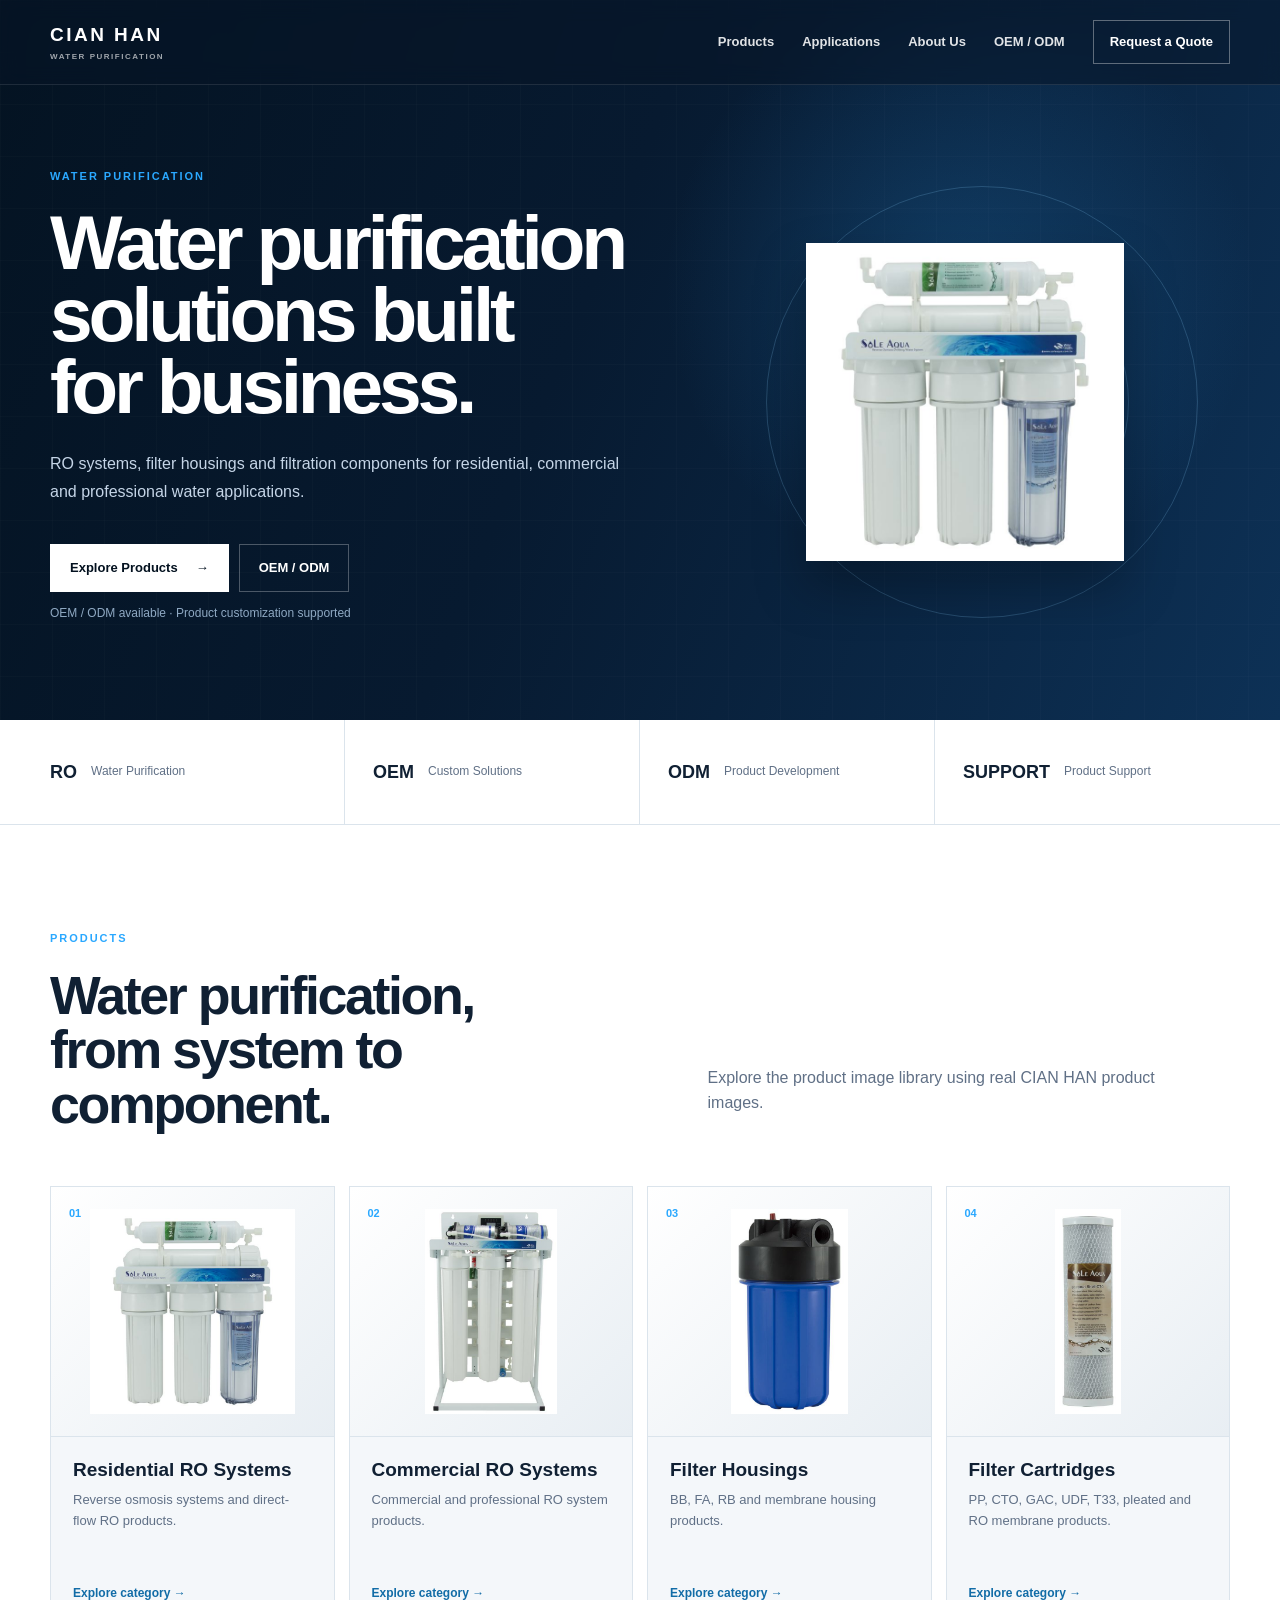
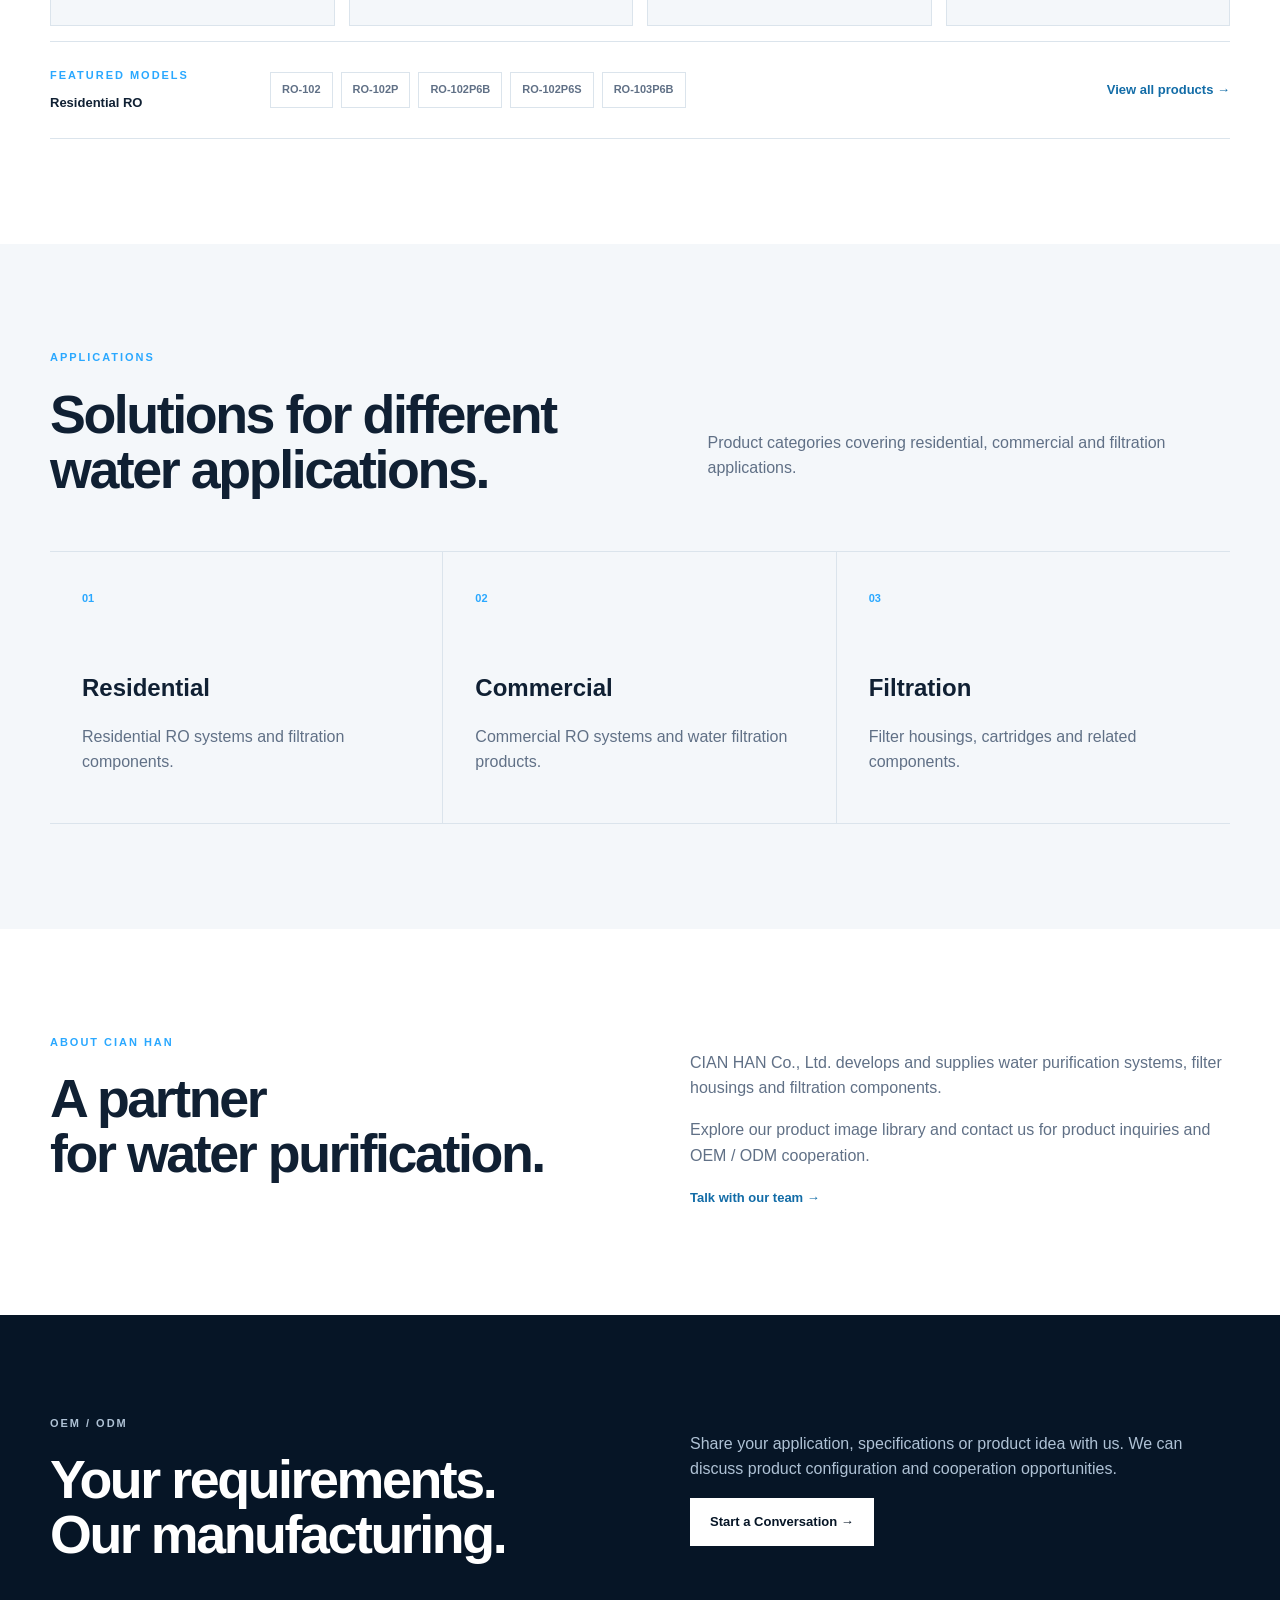
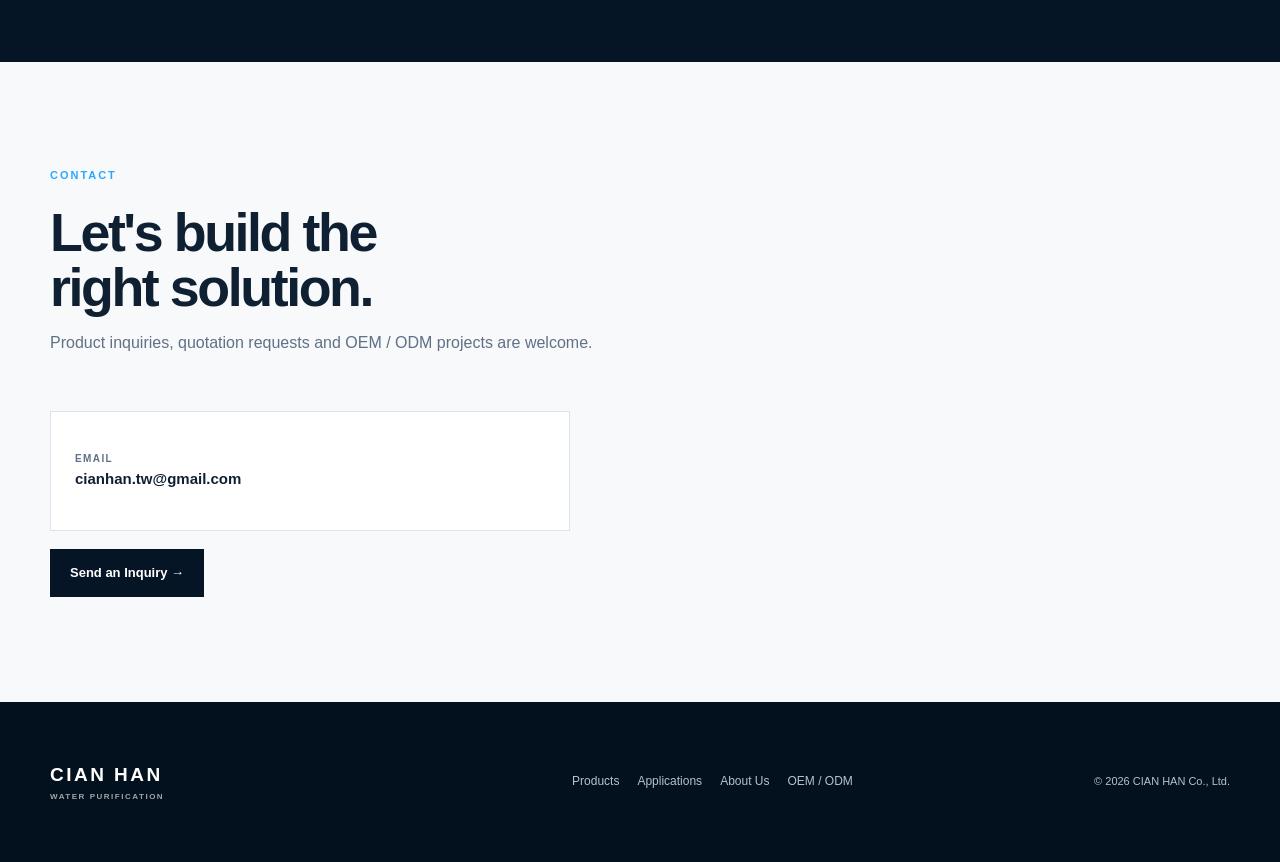
==== commit fe91175d: "Add files via upload" ====
--- a/index.html
+++ b/index.html
@@ -1 +1 @@
-<!doctype html><html lang="en"><head><meta charset="utf-8"><meta name="viewport" content="width=device-width,initial-scale=1"><meta name="description" content="CIAN HAN water purification systems, filter housings, filter cartridges and OEM / ODM solutions from Taiwan."><title>CIAN HAN | Water Purification Solutions</title><link rel="stylesheet" href="style.css"></head><body><header class="site-header"><div class="container header-inner"><a class="brand" href="index.html"><span class="brand-main">CIAN HAN</span><span class="brand-sub">WATER PURIFICATION</span></a><button class="menu-toggle" aria-label="Open menu" aria-expanded="false"><span></span><span></span><span></span></button><nav class="site-nav"><a href="products.html">Products</a><a href="index.html#applications">Applications</a><a href="index.html#about">About Us</a><a href="index.html#oem">OEM / ODM</a><a class="nav-quote" href="index.html#contact">Request a Quote</a></nav></div></header><main><section class="hero"><div class="hero-grid"></div><div class="container hero-inner"><div class="hero-copy"><p class="eyebrow">TAIWAN · WATER PURIFICATION</p><h1>Water purification<br>solutions built in<br>Taiwan.</h1><p class="hero-text">RO systems, filter housings and filtration components for residential, commercial and professional water applications.</p><div class="hero-actions"><a class="btn btn-primary" href="products.html">Explore Products <span>→</span></a><a class="btn btn-ghost" href="#oem">OEM / ODM</a></div><p class="hero-note">Taiwan manufacturing · OEM / ODM available</p></div><div class="hero-visual"><div class="hero-product"><img src="assets/residential-ro-systems/ro-102.jpg" alt="RO-102"></div></div></div></section><section class="facts"><div class="container facts-grid"><div class="fact"><strong>RO</strong><span>Water Purification</span></div><div class="fact"><strong>OEM</strong><span>Custom Solutions</span></div><div class="fact"><strong>ODM</strong><span>Product Development</span></div><div class="fact"><strong>TW</strong><span>Made in Taiwan</span></div></div></section><section class="section"><div class="container"><div class="section-heading"><div><p class="section-label">PRODUCTS</p><h2>Water purification,<br>from system to component.</h2></div><p class="section-intro">Explore the product image library using real CIAN HAN product images.</p></div><div class="category-grid"><a class="category-card" href="products.html#residential-ro-systems"><span class="card-number">01</span><div class="image-frame"><img src="assets/residential-ro-systems/ro-102.jpg" alt="Residential RO"></div><div class="card-content"><h3>Residential RO Systems</h3><p>Reverse osmosis systems and direct-flow RO products.</p><span class="card-link">Explore category →</span></div></a><a class="category-card" href="products.html#commercial-ro-systems"><span class="card-number">02</span><div class="image-frame"><img src="assets/commercial-ro-systems/ro-400p.jpg" alt="Commercial RO"></div><div class="card-content"><h3>Commercial RO Systems</h3><p>Commercial and professional RO system products.</p><span class="card-link">Explore category →</span></div></a><a class="category-card" href="products.html#filter-housings"><span class="card-number">03</span><div class="image-frame"><img src="assets/filter-housings/filter-housing-bb10kb34.jpg" alt="Filter Housing"></div><div class="card-content"><h3>Filter Housings</h3><p>BB, FA, RB and membrane housing products.</p><span class="card-link">Explore category →</span></div></a><a class="category-card" href="products.html#filter-cartridges"><span class="card-number">04</span><div class="image-frame"><img src="assets/filter-cartridges/150721filter-cartridge-10-cto.jpg" alt="Filter Cartridge"></div><div class="card-content"><h3>Filter Cartridges</h3><p>PP, CTO, GAC, UDF, T33, pleated and RO membrane products.</p><span class="card-link">Explore category →</span></div></a></div><div class="featured"><div><p class="section-label">FEATURED MODELS</p><p class="featured-category">Residential RO</p></div><div class="model-list"><span>RO-102</span><span>RO-102P</span><span>RO-102P6B</span><span>RO-102P6S</span><span>RO-103P6B</span></div><a class="text-link" href="products.html">View all products →</a></div></div></section><section class="section applications-section" id="applications"><div class="container"><div class="section-heading"><div><p class="section-label">APPLICATIONS</p><h2>Solutions for different<br>water applications.</h2></div><p class="section-intro">Product categories covering residential, commercial and filtration applications.</p></div><div class="application-grid"><article class="application-card"><span>01</span><h3>Residential</h3><p>Residential RO systems and filtration components.</p></article><article class="application-card"><span>02</span><h3>Commercial</h3><p>Commercial RO systems and water filtration products.</p></article><article class="application-card"><span>03</span><h3>Filtration</h3><p>Filter housings, cartridges and related components.</p></article></div></div></section><section class="section" id="about"><div class="container split-section"><div><p class="section-label">ABOUT CIAN HAN</p><h2>A Taiwan partner<br>for water purification.</h2></div><div class="split-copy"><p>CIAN HAN Co., Ltd. develops and supplies water purification systems, filter housings and filtration components.</p><p>Explore our product image library and contact us for product inquiries and OEM / ODM cooperation.</p><a class="text-link" href="#contact">Talk with our team →</a></div></div></section><section class="oem-section" id="oem"><div class="container oem-inner"><div><p class="section-label">OEM / ODM</p><h2>Your requirements.<br>Our manufacturing.</h2></div><div><p>Share your application, specifications or product idea with us. We can discuss product configuration and cooperation opportunities.</p><a class="btn btn-light" href="#contact">Start a Conversation →</a></div></div></section><section class="section contact-section" id="contact"><div class="container"><div class="contact-heading"><p class="section-label">CONTACT</p><h2>Let's build the<br>right solution.</h2><p>Product inquiries, quotation requests and OEM / ODM projects are welcome.</p></div><div class="contact-grid"><a class="contact-item" href="mailto:oneil@cianhan.com.tw"><span>EMAIL</span><strong>oneil@cianhan.com.tw</strong></a><a class="contact-item" href="https://wa.me/886979037370"><span>WHATSAPP</span><strong>+886 979 037 370</strong></a><div class="contact-item"><span>LOCATION</span><strong>Taichung, Taiwan</strong></div></div><a class="btn contact-button" href="mailto:oneil@cianhan.com.tw?subject=CIAN%20HAN%20Product%20Inquiry">Send an Inquiry →</a></div></section></main><footer class="site-footer"><div class="container footer-inner"><a class="brand footer-brand" href="index.html"><span class="brand-main">CIAN HAN</span><span class="brand-sub">WATER PURIFICATION</span></a><div class="footer-links"><a href="products.html">Products</a><a href="index.html#applications">Applications</a><a href="index.html#about">About Us</a><a href="index.html#oem">OEM / ODM</a></div><p>© 2026 CIAN HAN Co., Ltd.</p></div></footer><script src="products-data.js"></script><script src="script.js"></script></body></html>+<!doctype html><html lang="en"><head><meta charset="utf-8"><meta name="viewport" content="width=device-width,initial-scale=1"><meta name="description" content="CIAN HAN water purification systems, filter housings, filter cartridges and OEM / ODM solutions."><title>CIAN HAN | Water Purification Solutions</title><link rel="stylesheet" href="style.css"></head><body><header class="site-header"><div class="container header-inner"><a class="brand" href="index.html"><span class="brand-main">CIAN HAN</span><span class="brand-sub">WATER PURIFICATION</span></a><button class="menu-toggle" aria-label="Open menu" aria-expanded="false"><span></span><span></span><span></span></button><nav class="site-nav"><a href="products.html">Products</a><a href="index.html#applications">Applications</a><a href="index.html#about">About Us</a><a href="index.html#oem">OEM / ODM</a><a class="nav-quote" href="index.html#contact">Request a Quote</a></nav></div></header><main><section class="hero"><div class="hero-grid"></div><div class="container hero-inner"><div class="hero-copy"><p class="eyebrow">WATER PURIFICATION</p><h1>Water purification<br>solutions built<br>for business.</h1><p class="hero-text">RO systems, filter housings and filtration components for residential, commercial and professional water applications.</p><div class="hero-actions"><a class="btn btn-primary" href="products.html">Explore Products <span>→</span></a><a class="btn btn-ghost" href="#oem">OEM / ODM</a></div><p class="hero-note">OEM / ODM available · Product customization supported</p></div><div class="hero-visual"><div class="hero-product"><img src="assets/residential-ro-systems/ro-102.jpg" alt="RO-102"></div></div></div></section><section class="facts"><div class="container facts-grid"><div class="fact"><strong>RO</strong><span>Water Purification</span></div><div class="fact"><strong>OEM</strong><span>Custom Solutions</span></div><div class="fact"><strong>ODM</strong><span>Product Development</span></div><div class="fact"><strong>SUPPORT</strong><span>Product Support</span></div></div></section><section class="section"><div class="container"><div class="section-heading"><div><p class="section-label">PRODUCTS</p><h2>Water purification,<br>from system to component.</h2></div><p class="section-intro">Explore the product image library using real CIAN HAN product images.</p></div><div class="category-grid"><a class="category-card" href="products.html#residential-ro-systems"><span class="card-number">01</span><div class="image-frame"><img src="assets/residential-ro-systems/ro-102.jpg" alt="Residential RO"></div><div class="card-content"><h3>Residential RO Systems</h3><p>Reverse osmosis systems and direct-flow RO products.</p><span class="card-link">Explore category →</span></div></a><a class="category-card" href="products.html#commercial-ro-systems"><span class="card-number">02</span><div class="image-frame"><img src="assets/commercial-ro-systems/ro-400p.jpg" alt="Commercial RO"></div><div class="card-content"><h3>Commercial RO Systems</h3><p>Commercial and professional RO system products.</p><span class="card-link">Explore category →</span></div></a><a class="category-card" href="products.html#filter-housings"><span class="card-number">03</span><div class="image-frame"><img src="assets/filter-housings/filter-housing-bb10kb34.jpg" alt="Filter Housing"></div><div class="card-content"><h3>Filter Housings</h3><p>BB, FA, RB and membrane housing products.</p><span class="card-link">Explore category →</span></div></a><a class="category-card" href="products.html#filter-cartridges"><span class="card-number">04</span><div class="image-frame"><img src="assets/filter-cartridges/150721filter-cartridge-10-cto.jpg" alt="Filter Cartridge"></div><div class="card-content"><h3>Filter Cartridges</h3><p>PP, CTO, GAC, UDF, T33, pleated and RO membrane products.</p><span class="card-link">Explore category →</span></div></a></div><div class="featured"><div><p class="section-label">FEATURED MODELS</p><p class="featured-category">Residential RO</p></div><div class="model-list"><span>RO-102</span><span>RO-102P</span><span>RO-102P6B</span><span>RO-102P6S</span><span>RO-103P6B</span></div><a class="text-link" href="products.html">View all products →</a></div></div></section><section class="section applications-section" id="applications"><div class="container"><div class="section-heading"><div><p class="section-label">APPLICATIONS</p><h2>Solutions for different<br>water applications.</h2></div><p class="section-intro">Product categories covering residential, commercial and filtration applications.</p></div><div class="application-grid"><article class="application-card"><span>01</span><h3>Residential</h3><p>Residential RO systems and filtration components.</p></article><article class="application-card"><span>02</span><h3>Commercial</h3><p>Commercial RO systems and water filtration products.</p></article><article class="application-card"><span>03</span><h3>Filtration</h3><p>Filter housings, cartridges and related components.</p></article></div></div></section><section class="section" id="about"><div class="container split-section"><div><p class="section-label">ABOUT CIAN HAN</p><h2>A partner<br>for water purification.</h2></div><div class="split-copy"><p>CIAN HAN Co., Ltd. develops and supplies water purification systems, filter housings and filtration components.</p><p>Explore our product image library and contact us for product inquiries and OEM / ODM cooperation.</p><a class="text-link" href="#contact">Talk with our team →</a></div></div></section><section class="oem-section" id="oem"><div class="container oem-inner"><div><p class="section-label">OEM / ODM</p><h2>Your requirements.<br>Our manufacturing.</h2></div><div><p>Share your application, specifications or product idea with us. We can discuss product configuration and cooperation opportunities.</p><a class="btn btn-light" href="#contact">Start a Conversation →</a></div></div></section><section class="section contact-section" id="contact"><div class="container"><div class="contact-heading"><p class="section-label">CONTACT</p><h2>Let's build the<br>right solution.</h2><p>Product inquiries, quotation requests and OEM / ODM projects are welcome.</p></div><div class="contact-grid"><a class="contact-item" href="mailto:cianhan.tw@gmail.com"><span>EMAIL</span><strong>cianhan.tw@gmail.com</strong></a></div><a class="btn contact-button" href="mailto:cianhan.tw@gmail.com?subject=CIAN%20HAN%20Product%20Inquiry">Send an Inquiry →</a></div></section></main><footer class="site-footer"><div class="container footer-inner"><a class="brand footer-brand" href="index.html"><span class="brand-main">CIAN HAN</span><span class="brand-sub">WATER PURIFICATION</span></a><div class="footer-links"><a href="products.html">Products</a><a href="index.html#applications">Applications</a><a href="index.html#about">About Us</a><a href="index.html#oem">OEM / ODM</a></div><p>© 2026 CIAN HAN Co., Ltd.</p></div></footer><script src="products-data.js"></script><script src="script.js"></script></body></html>
--- a/style.css
+++ b/style.css
@@ -1 +1,3 @@
-*{box-sizing:border-box}html{scroll-behavior:smooth}body{margin:0;font-family:Inter,ui-sans-serif,-apple-system,BlinkMacSystemFont,"Segoe UI",Roboto,Arial,sans-serif;color:#102033;background:#fff;line-height:1.6}a{color:inherit;text-decoration:none}.container{width:min(1180px,calc(100% - 48px));margin:auto}:root{--navy:#061526;--blue:#2aa8ff;--ink:#102033;--muted:#607086;--line:#dbe4ec;--light:#f4f7fa}.site-header{position:absolute;inset:0 0 auto;z-index:20;color:#fff;background:rgba(6,21,38,.5);border-bottom:1px solid rgba(255,255,255,.1);backdrop-filter:blur(10px)}.header-inner{min-height:84px;display:flex;align-items:center;justify-content:space-between;gap:40px}.brand{display:flex;flex-direction:column;gap:1px}.brand-main{font-size:19px;font-weight:800;letter-spacing:.13em}.brand-sub{font-size:8px;font-weight:700;letter-spacing:.19em;opacity:.62}.site-nav{display:flex;gap:28px;align-items:center;font-size:13px;font-weight:650}.site-nav a{opacity:.88}.site-nav a:hover{color:#8bcfff}.nav-quote{padding:11px 16px;border:1px solid rgba(255,255,255,.35);opacity:1!important}.menu-toggle{display:none;width:42px;height:42px;background:none;border:1px solid rgba(255,255,255,.3)}.menu-toggle span{display:block;height:1px;background:#fff;margin:5px}.hero{min-height:720px;position:relative;overflow:hidden;color:#fff;background:radial-gradient(circle at 75% 40%,rgba(37,125,194,.28),transparent 28%),linear-gradient(112deg,#041322,#071a30 45%,#0d3156)}.hero-grid{position:absolute;inset:0;opacity:.22;background-image:linear-gradient(rgba(255,255,255,.08) 1px,transparent 1px),linear-gradient(90deg,rgba(255,255,255,.08) 1px,transparent 1px);background-size:52px 52px}.hero-inner{position:relative;min-height:720px;display:grid;grid-template-columns:1fr .9fr;align-items:center;gap:60px;padding-top:84px}.hero-copy{padding:60px 0}.eyebrow,.section-label{margin:0 0 20px;color:var(--blue);font-size:11px;font-weight:800;letter-spacing:.18em}.hero h1{margin:0;font-size:clamp(52px,6vw,84px);line-height:.94;letter-spacing:-.055em}.hero-text{max-width:620px;margin:28px 0;color:#c5d5e7;font-size:16px;line-height:1.75}.hero-actions{display:flex;gap:10px;margin-top:38px;flex-wrap:wrap}.btn{display:inline-flex;align-items:center;justify-content:center;min-height:48px;padding:0 19px;font-size:13px;font-weight:750;border:1px solid transparent;transition:.2s}.btn:hover{transform:translateY(-2px)}.btn-primary{background:#fff;color:#03111f}.btn-primary span{margin-left:18px}.btn-ghost{color:#fff;border-color:rgba(255,255,255,.28)}.hero-note{color:#8fa9c3;font-size:12px}.hero-visual{position:relative;min-height:430px}.hero-visual:before,.hero-visual:after{content:"";position:absolute;border:1px solid rgba(139,207,255,.2);border-radius:50%}.hero-visual:before{width:430px;height:430px;right:6%;top:50%;transform:translateY(-50%)}.hero-visual:after{width:290px;height:290px;right:19%;top:50%;transform:translateY(-50%)}.hero-product{position:absolute;inset:10%;display:flex;align-items:center;justify-content:center;z-index:2}.hero-product img{max-width:75%;max-height:360px;object-fit:contain;filter:drop-shadow(0 25px 25px rgba(0,0,0,.28))}.facts{border-bottom:1px solid var(--line)}.facts-grid{display:grid;grid-template-columns:repeat(4,1fr);min-height:104px}.fact{display:flex;align-items:center;gap:14px;padding:20px 28px;border-right:1px solid var(--line)}.fact:first-child{padding-left:0}.fact:last-child{border:0}.fact strong{font-size:18px}.fact span{color:var(--muted);font-size:12px}.section{padding:105px 0}.section-heading{display:grid;grid-template-columns:1.05fr .95fr;gap:80px;align-items:end;margin-bottom:54px}.section-heading h2,.split-section h2,.oem-inner h2,.contact-heading h2{margin:0;font-size:clamp(38px,4.2vw,58px);line-height:1.02;letter-spacing:-.045em}.section-intro{max-width:480px;color:var(--muted)}.category-grid,.product-grid{display:grid;grid-template-columns:repeat(4,1fr);gap:14px}.category-card,.product-card{display:flex;flex-direction:column;border:1px solid var(--line);background:#fff;transition:.2s;overflow:hidden}.category-card{min-height:440px;background:var(--light);position:relative}.category-card:hover,.product-card:hover{transform:translateY(-4px);border-color:#9eb5c9}.card-number{position:absolute;top:18px;left:18px;z-index:2;color:var(--blue);font-size:11px;font-weight:800}.image-frame{height:250px;display:flex;align-items:center;justify-content:center;background:linear-gradient(135deg,#fff,#e8eef3);border-bottom:1px solid var(--line)}.image-frame img{width:100%;height:100%;object-fit:contain;padding:22px}.card-content,.product-info{padding:22px}.card-content{display:flex;flex:1;flex-direction:column}.card-content h3,.product-info h3{margin:0 0 9px;font-size:19px;line-height:1.15}.card-content p,.product-info p{margin:0;color:var(--muted);font-size:13px}.card-link{margin-top:auto;padding-top:18px;color:#126ca7;font-size:12px;font-weight:800}.featured{display:grid;grid-template-columns:190px 1fr auto;gap:30px;align-items:center;margin-top:15px;padding:25px 0;border-top:1px solid var(--line);border-bottom:1px solid var(--line)}.featured .section-label{margin-bottom:8px}.featured-category{margin:0;font-size:13px;font-weight:750}.model-list{display:flex;flex-wrap:wrap;gap:8px}.model-list span{padding:8px 11px;border:1px solid var(--line);color:var(--muted);font-size:11px;font-weight:700}.text-link{color:#126ca7;font-size:13px;font-weight:800}.applications-section{background:var(--light)}.application-grid{display:grid;grid-template-columns:repeat(3,1fr);border-top:1px solid var(--line);border-bottom:1px solid var(--line)}.application-card{min-height:260px;padding:32px;border-right:1px solid var(--line)}.application-card:last-child{border:0}.application-card>span{color:var(--blue);font-size:11px;font-weight:800}.application-card h3{margin:60px 0 10px;font-size:24px}.application-card p,.split-copy p,.oem-inner p,.contact-heading p:last-child{color:var(--muted)}.split-section,.oem-inner{display:grid;grid-template-columns:1fr 1fr;gap:100px}.split-copy{max-width:560px}.oem-section{padding:100px 0;color:#fff;background:var(--navy)}.oem-inner h2{color:#fff}.oem-inner p{max-width:510px;color:#afc2d5}.btn-light{background:#fff;color:var(--navy)}.contact-section{background:#f7f9fb}.contact-grid{display:grid;grid-template-columns:repeat(3,1fr);gap:14px;margin-top:55px}.contact-item{min-height:120px;padding:24px;border:1px solid var(--line);background:#fff;display:flex;flex-direction:column;justify-content:center}.contact-item span{font-size:10px;font-weight:800;color:var(--muted);letter-spacing:.14em}.contact-item strong{font-size:15px}.contact-button{margin-top:18px;background:var(--navy);color:#fff}.site-footer{color:#b3c2d1;background:#03101e}.footer-inner{min-height:160px;display:grid;grid-template-columns:1fr 1fr auto;align-items:center;gap:30px}.footer-brand{color:#fff}.footer-links{display:flex;gap:18px;flex-wrap:wrap;font-size:12px}.footer-inner>p{font-size:11px}.products-hero{padding:170px 0 90px;color:#fff;background:linear-gradient(112deg,#041322,#0b2340)}.products-hero h1{margin:0;font-size:clamp(50px,6vw,78px);line-height:.95;letter-spacing:-.05em}.products-hero p{max-width:650px;color:#b8cadb}.catalog-nav{position:sticky;top:0;z-index:10;background:rgba(255,255,255,.96);border-bottom:1px solid var(--line);backdrop-filter:blur(10px)}.catalog-nav .container{display:flex;gap:24px;overflow:auto}.catalog-nav a{padding:16px 0;white-space:nowrap;color:var(--muted);font-size:12px;font-weight:800}.catalog-section{padding:78px 0 30px}.catalog-section h2{margin:0 0 8px;font-size:36px}.catalog-section>p{color:var(--muted);margin:0 0 28px}.product-code{color:#1880c1;font-size:10px;font-weight:800;letter-spacing:.1em}.product-info h3{margin-top:7px}.product-detail{padding:150px 0 100px}.detail-grid{display:grid;grid-template-columns:1fr 1fr;gap:70px}.detail-image{min-height:520px;background:var(--light);border:1px solid var(--line);display:flex;align-items:center;justify-content:center}.detail-image img{width:100%;height:100%;max-height:600px;object-fit:contain;padding:40px}.detail-copy h1{margin:0 0 18px;font-size:clamp(42px,5vw,68px);line-height:.98;letter-spacing:-.05em}.detail-copy>p:not(.section-label){color:var(--muted)}.detail-meta{margin-top:32px;border-top:1px solid var(--line)}.detail-meta div{display:flex;justify-content:space-between;gap:30px;padding:14px 0;border-bottom:1px solid var(--line);font-size:13px}.detail-meta span{color:var(--muted)}.back-link{display:inline-block;margin-bottom:35px;color:#126ca7;font-size:13px;font-weight:800}@media(max-width:980px){.site-nav{gap:18px}.hero-inner{grid-template-columns:1fr}.hero-visual{display:none}.category-grid,.product-grid{grid-template-columns:repeat(2,1fr)}.section-heading,.split-section,.oem-inner,.detail-grid{grid-template-columns:1fr;gap:30px}.application-grid{grid-template-columns:1fr}.application-card{border-right:0;border-bottom:1px solid var(--line)}.application-card:last-child{border:0}.featured{grid-template-columns:1fr}.contact-grid{grid-template-columns:1fr}.footer-inner{grid-template-columns:1fr;padding:38px 0}}@media(max-width:720px){.container{width:min(100% - 32px,1180px)}.header-inner{min-height:72px}.menu-toggle{display:block}.site-nav{position:absolute;top:72px;left:16px;right:16px;display:none;flex-direction:column;gap:0;padding:8px;background:rgba(3,16,30,.98)}.site-nav.is-open{display:flex}.site-nav a{padding:13px 14px}.hero,.hero-inner{min-height:680px}.hero h1{font-size:clamp(45px,13vw,68px)}.facts-grid{grid-template-columns:repeat(2,1fr)}.fact,.fact:first-child{padding:20px 16px}.fact:nth-child(2){border-right:0}.fact:nth-child(-n+2){border-bottom:1px solid var(--line)}.section{padding:76px 0}.category-grid,.product-grid{grid-template-columns:1fr}.products-hero{padding:130px 0 70px}.product-detail{padding-top:120px}}
+*{box-sizing:border-box}html{scroll-behavior:smooth}body{margin:0;font-family:Inter,ui-sans-serif,-apple-system,BlinkMacSystemFont,"Segoe UI",Roboto,Arial,sans-serif;color:#102033;background:#fff;line-height:1.6}a{color:inherit;text-decoration:none}.container{width:min(1180px,calc(100% - 48px));margin:auto}:root{--navy:#061526;--blue:#2aa8ff;--ink:#102033;--muted:#607086;--line:#dbe4ec;--light:#f4f7fa}.site-header{position:absolute;inset:0 0 auto;z-index:20;color:#fff;background:rgba(6,21,38,.5);border-bottom:1px solid rgba(255,255,255,.1);backdrop-filter:blur(10px)}.header-inner{min-height:84px;display:flex;align-items:center;justify-content:space-between;gap:40px}.brand{display:flex;flex-direction:column;gap:1px}.brand-main{font-size:19px;font-weight:800;letter-spacing:.13em}.brand-sub{font-size:8px;font-weight:700;letter-spacing:.19em;opacity:.62}.site-nav{display:flex;gap:28px;align-items:center;font-size:13px;font-weight:650}.site-nav a{opacity:.88}.site-nav a:hover{color:#8bcfff}.nav-quote{padding:11px 16px;border:1px solid rgba(255,255,255,.35);opacity:1!important}.menu-toggle{display:none;width:42px;height:42px;background:none;border:1px solid rgba(255,255,255,.3)}.menu-toggle span{display:block;height:1px;background:#fff;margin:5px}.hero{min-height:720px;position:relative;overflow:hidden;color:#fff;background:radial-gradient(circle at 75% 40%,rgba(37,125,194,.28),transparent 28%),linear-gradient(112deg,#041322,#071a30 45%,#0d3156)}.hero-grid{position:absolute;inset:0;opacity:.22;background-image:linear-gradient(rgba(255,255,255,.08) 1px,transparent 1px),linear-gradient(90deg,rgba(255,255,255,.08) 1px,transparent 1px);background-size:52px 52px}.hero-inner{position:relative;min-height:720px;display:grid;grid-template-columns:1fr .9fr;align-items:center;gap:60px;padding-top:84px}.hero-copy{padding:60px 0}.eyebrow,.section-label{margin:0 0 20px;color:var(--blue);font-size:11px;font-weight:800;letter-spacing:.18em}.hero h1{margin:0;font-size:clamp(52px,6vw,84px);line-height:.94;letter-spacing:-.055em}.hero-text{max-width:620px;margin:28px 0;color:#c5d5e7;font-size:16px;line-height:1.75}.hero-actions{display:flex;gap:10px;margin-top:38px;flex-wrap:wrap}.btn{display:inline-flex;align-items:center;justify-content:center;min-height:48px;padding:0 19px;font-size:13px;font-weight:750;border:1px solid transparent;transition:.2s}.btn:hover{transform:translateY(-2px)}.btn-primary{background:#fff;color:#03111f}.btn-primary span{margin-left:18px}.btn-ghost{color:#fff;border-color:rgba(255,255,255,.28)}.hero-note{color:#8fa9c3;font-size:12px}.hero-visual{position:relative;min-height:430px}.hero-visual:before,.hero-visual:after{content:"";position:absolute;border:1px solid rgba(139,207,255,.2);border-radius:50%}.hero-visual:before{width:430px;height:430px;right:6%;top:50%;transform:translateY(-50%)}.hero-visual:after{width:290px;height:290px;right:19%;top:50%;transform:translateY(-50%)}.hero-product{position:absolute;inset:10%;display:flex;align-items:center;justify-content:center;z-index:2}.hero-product img{max-width:75%;max-height:360px;object-fit:contain;filter:drop-shadow(0 25px 25px rgba(0,0,0,.28))}.facts{border-bottom:1px solid var(--line)}.facts-grid{display:grid;grid-template-columns:repeat(4,1fr);min-height:104px}.fact{display:flex;align-items:center;gap:14px;padding:20px 28px;border-right:1px solid var(--line)}.fact:first-child{padding-left:0}.fact:last-child{border:0}.fact strong{font-size:18px}.fact span{color:var(--muted);font-size:12px}.section{padding:105px 0}.section-heading{display:grid;grid-template-columns:1.05fr .95fr;gap:80px;align-items:end;margin-bottom:54px}.section-heading h2,.split-section h2,.oem-inner h2,.contact-heading h2{margin:0;font-size:clamp(38px,4.2vw,58px);line-height:1.02;letter-spacing:-.045em}.section-intro{max-width:480px;color:var(--muted)}.category-grid,.product-grid{display:grid;grid-template-columns:repeat(4,1fr);gap:14px}.category-card,.product-card{display:flex;flex-direction:column;border:1px solid var(--line);background:#fff;transition:.2s;overflow:hidden}.category-card{min-height:440px;background:var(--light);position:relative}.category-card:hover,.product-card:hover{transform:translateY(-4px);border-color:#9eb5c9}.card-number{position:absolute;top:18px;left:18px;z-index:2;color:var(--blue);font-size:11px;font-weight:800}.image-frame{height:250px;display:flex;align-items:center;justify-content:center;background:linear-gradient(135deg,#fff,#e8eef3);border-bottom:1px solid var(--line)}.image-frame img{width:100%;height:100%;object-fit:contain;padding:22px}.card-content,.product-info{padding:22px}.card-content{display:flex;flex:1;flex-direction:column}.card-content h3,.product-info h3{margin:0 0 9px;font-size:19px;line-height:1.15}.card-content p,.product-info p{margin:0;color:var(--muted);font-size:13px}.card-link{margin-top:auto;padding-top:18px;color:#126ca7;font-size:12px;font-weight:800}.featured{display:grid;grid-template-columns:190px 1fr auto;gap:30px;align-items:center;margin-top:15px;padding:25px 0;border-top:1px solid var(--line);border-bottom:1px solid var(--line)}.featured .section-label{margin-bottom:8px}.featured-category{margin:0;font-size:13px;font-weight:750}.model-list{display:flex;flex-wrap:wrap;gap:8px}.model-list span{padding:8px 11px;border:1px solid var(--line);color:var(--muted);font-size:11px;font-weight:700}.text-link{color:#126ca7;font-size:13px;font-weight:800}.applications-section{background:var(--light)}.application-grid{display:grid;grid-template-columns:repeat(3,1fr);border-top:1px solid var(--line);border-bottom:1px solid var(--line)}.application-card{min-height:260px;padding:32px;border-right:1px solid var(--line)}.application-card:last-child{border:0}.application-card>span{color:var(--blue);font-size:11px;font-weight:800}.application-card h3{margin:60px 0 10px;font-size:24px}.application-card p,.split-copy p,.oem-inner p,.contact-heading p:last-child{color:var(--muted)}.split-section,.oem-inner{display:grid;grid-template-columns:1fr 1fr;gap:100px}.split-copy{max-width:560px}.oem-section{padding:100px 0;color:#fff;background:var(--navy)}.oem-inner h2{color:#fff}.oem-inner p{max-width:510px;color:#afc2d5}.btn-light{background:#fff;color:var(--navy)}.contact-section{background:#f7f9fb}.contact-grid{display:grid;grid-template-columns:minmax(0,520px);gap:14px;margin-top:55px}.contact-item{min-height:120px;padding:24px;border:1px solid var(--line);background:#fff;display:flex;flex-direction:column;justify-content:center}.contact-item span{font-size:10px;font-weight:800;color:var(--muted);letter-spacing:.14em}.contact-item strong{font-size:15px}.contact-button{margin-top:18px;background:var(--navy);color:#fff}.site-footer{color:#b3c2d1;background:#03101e}.footer-inner{min-height:160px;display:grid;grid-template-columns:1fr 1fr auto;align-items:center;gap:30px}.footer-brand{color:#fff}.footer-links{display:flex;gap:18px;flex-wrap:wrap;font-size:12px}.footer-inner>p{font-size:11px}.products-hero{padding:170px 0 90px;color:#fff;background:linear-gradient(112deg,#041322,#0b2340)}.products-hero h1{margin:0;font-size:clamp(50px,6vw,78px);line-height:.95;letter-spacing:-.05em}.products-hero p{max-width:650px;color:#b8cadb}.catalog-nav{position:sticky;top:0;z-index:10;background:rgba(255,255,255,.96);border-bottom:1px solid var(--line);backdrop-filter:blur(10px)}.catalog-nav .container{display:flex;gap:24px;overflow:auto}.catalog-nav a{padding:16px 0;white-space:nowrap;color:var(--muted);font-size:12px;font-weight:800}.catalog-section{padding:78px 0 30px}.catalog-section h2{margin:0 0 8px;font-size:36px}.catalog-section>p{color:var(--muted);margin:0 0 28px}.product-code{color:#1880c1;font-size:10px;font-weight:800;letter-spacing:.1em}.product-info h3{margin-top:7px}.product-detail{padding:150px 0 100px}.detail-grid{display:grid;grid-template-columns:1fr 1fr;gap:70px}.detail-image{min-height:520px;background:var(--light);border:1px solid var(--line);display:flex;align-items:center;justify-content:center}.detail-image img{width:100%;height:100%;max-height:600px;object-fit:contain;padding:40px}.detail-copy h1{margin:0 0 18px;font-size:clamp(42px,5vw,68px);line-height:.98;letter-spacing:-.05em}.detail-copy>p:not(.section-label){color:var(--muted)}.detail-meta{margin-top:32px;border-top:1px solid var(--line)}.detail-meta div{display:flex;justify-content:space-between;gap:30px;padding:14px 0;border-bottom:1px solid var(--line);font-size:13px}.detail-meta span{color:var(--muted)}.back-link{display:inline-block;margin-bottom:35px;color:#126ca7;font-size:13px;font-weight:800}@media(max-width:980px){.site-nav{gap:18px}.hero-inner{grid-template-columns:1fr}.hero-visual{display:none}.category-grid,.product-grid{grid-template-columns:repeat(2,1fr)}.section-heading,.split-section,.oem-inner,.detail-grid{grid-template-columns:1fr;gap:30px}.application-grid{grid-template-columns:1fr}.application-card{border-right:0;border-bottom:1px solid var(--line)}.application-card:last-child{border:0}.featured{grid-template-columns:1fr}.contact-grid{grid-template-columns:1fr}.footer-inner{grid-template-columns:1fr;padding:38px 0}}@media(max-width:720px){.container{width:min(100% - 32px,1180px)}.header-inner{min-height:72px}.menu-toggle{display:block}.site-nav{position:absolute;top:72px;left:16px;right:16px;display:none;flex-direction:column;gap:0;padding:8px;background:rgba(3,16,30,.98)}.site-nav.is-open{display:flex}.site-nav a{padding:13px 14px}.hero,.hero-inner{min-height:680px}.hero h1{font-size:clamp(45px,13vw,68px)}.facts-grid{grid-template-columns:repeat(2,1fr)}.fact,.fact:first-child{padding:20px 16px}.fact:nth-child(2){border-right:0}.fact:nth-child(-n+2){border-bottom:1px solid var(--line)}.section{padding:76px 0}.category-grid,.product-grid{grid-template-columns:1fr}.products-hero{padding:130px 0 70px}.product-detail{padding-top:120px}}
+
+.detail-copy h2{font-size:1.05rem;margin:28px 0 10px;color:#0b4f8a}
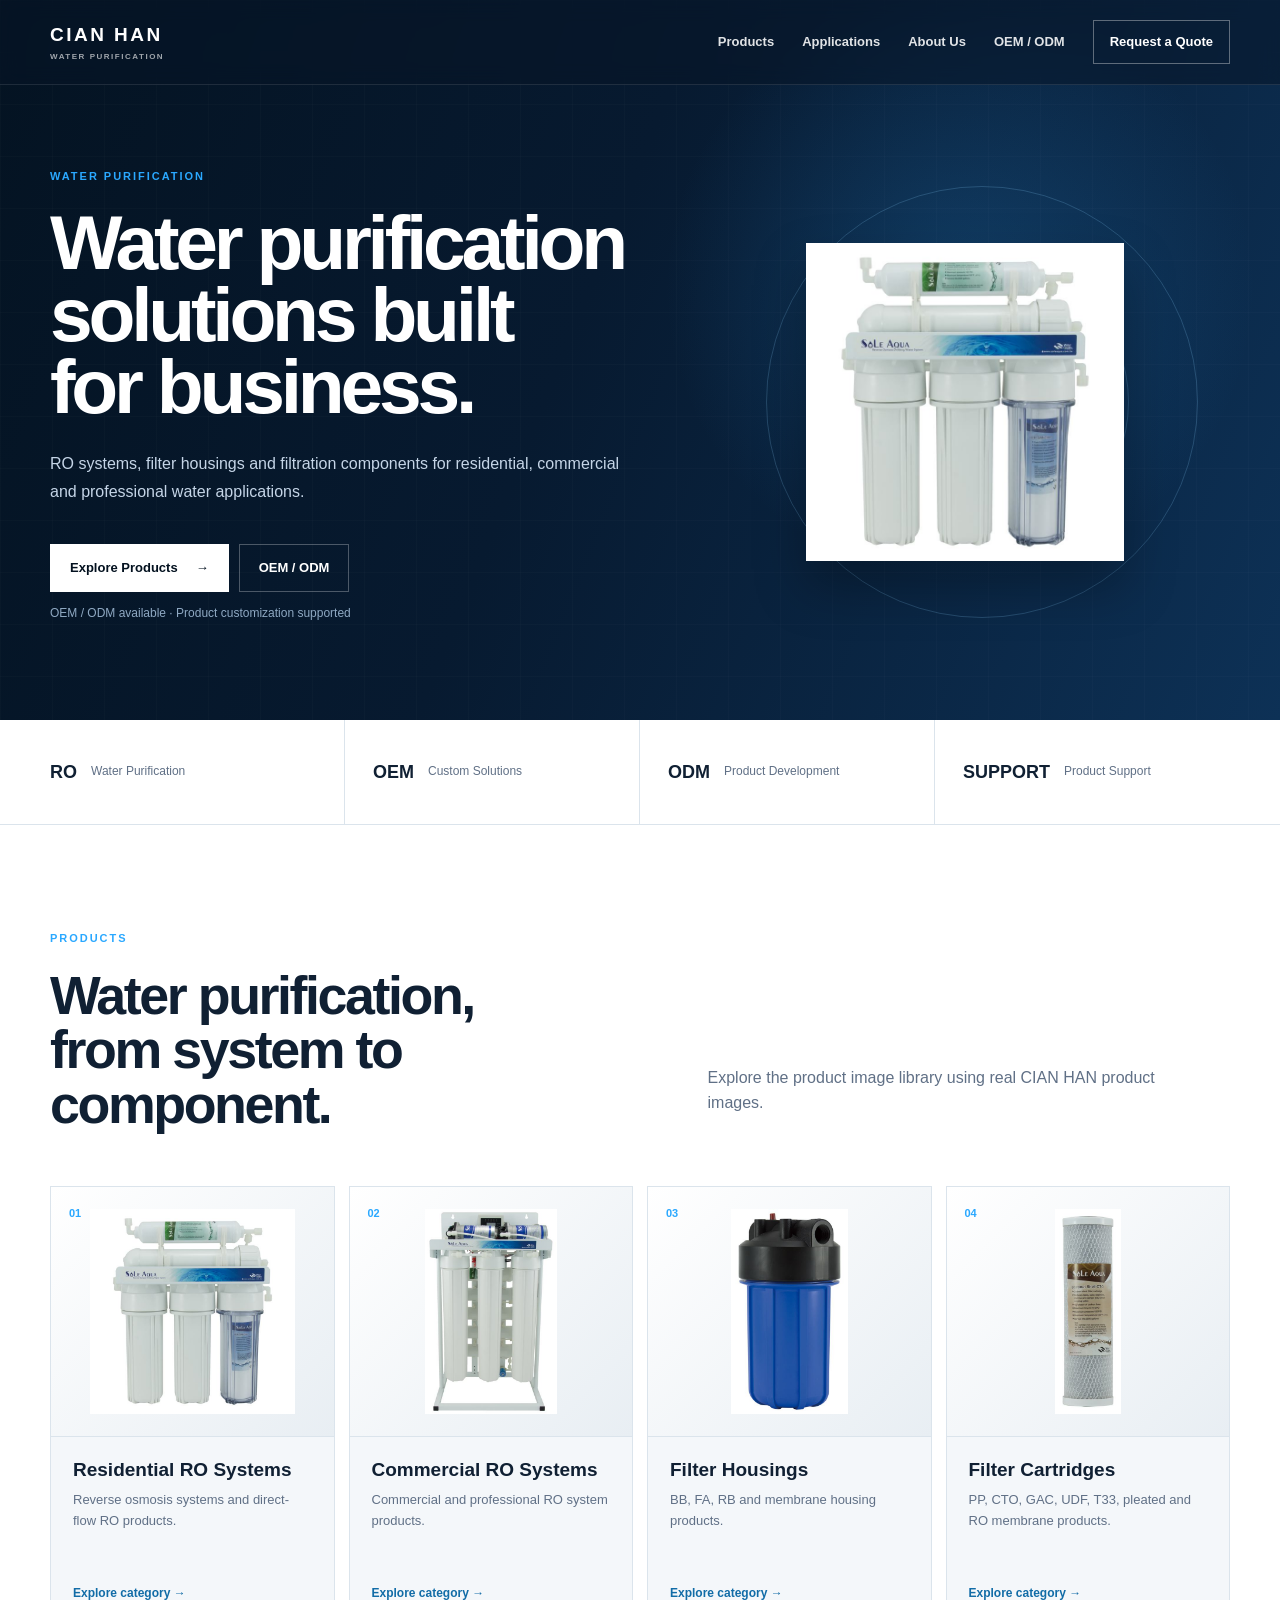
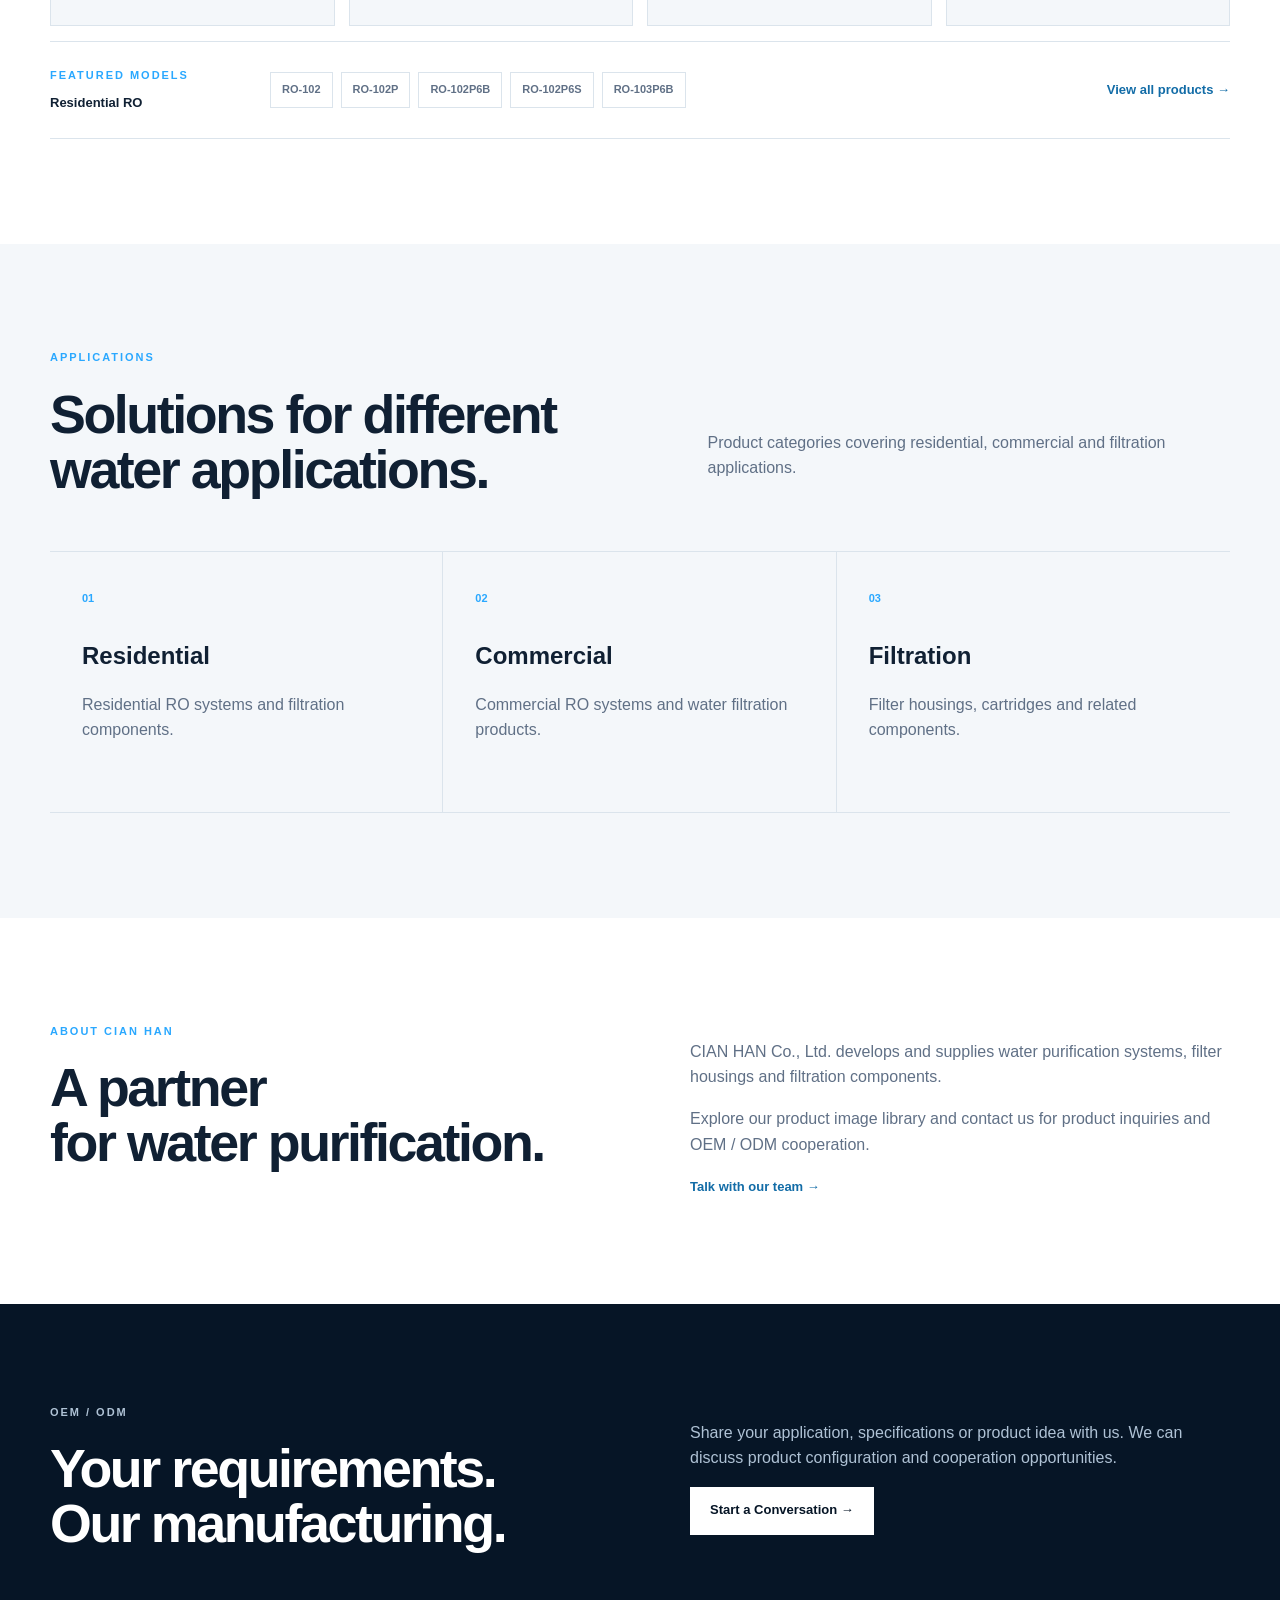
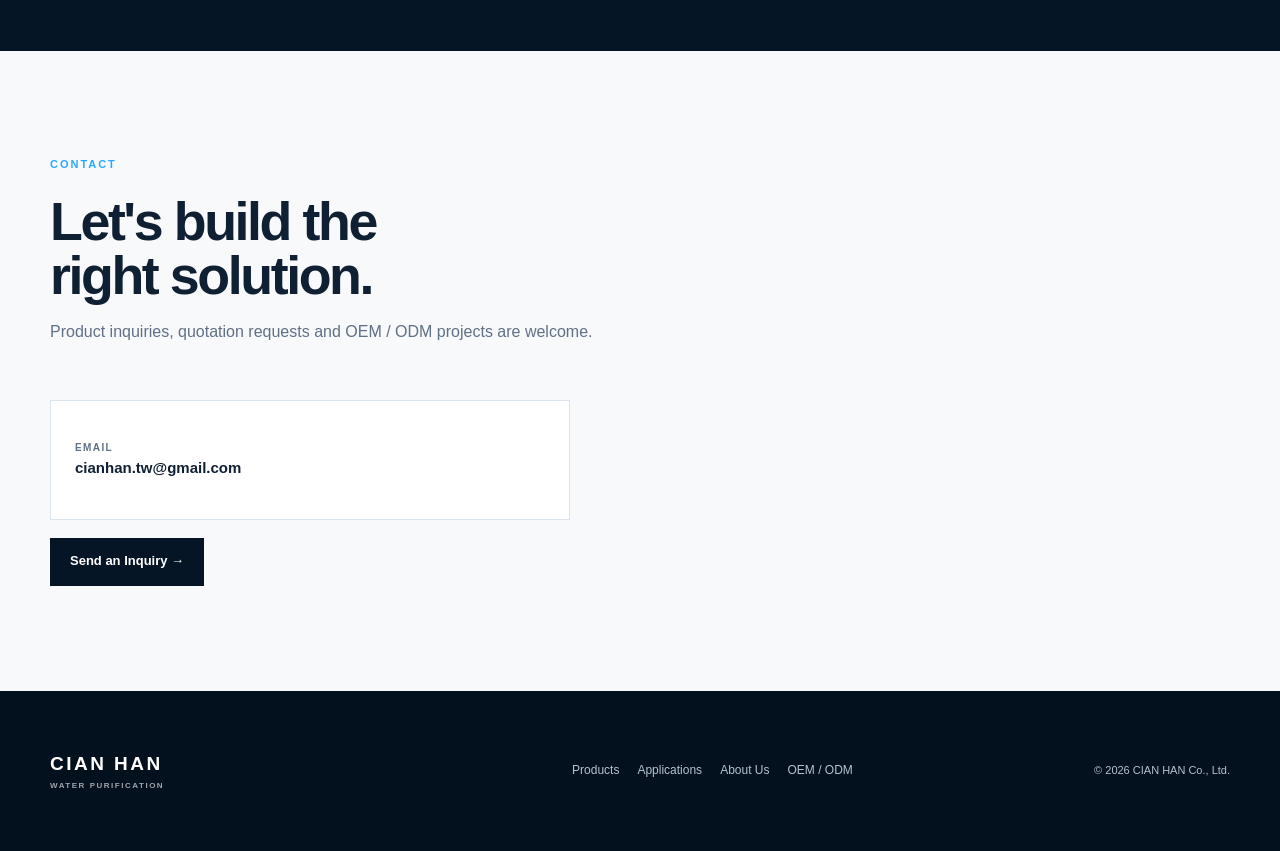
==== commit 54ba876b: "Add files via upload" ====
--- a/index.html
+++ b/index.html
@@ -1 +1 @@
-<!doctype html><html lang="en"><head><meta charset="utf-8"><meta name="viewport" content="width=device-width,initial-scale=1"><meta name="description" content="CIAN HAN water purification systems, filter housings, filter cartridges and OEM / ODM solutions."><title>CIAN HAN | Water Purification Solutions</title><link rel="stylesheet" href="style.css"></head><body><header class="site-header"><div class="container header-inner"><a class="brand" href="index.html"><span class="brand-main">CIAN HAN</span><span class="brand-sub">WATER PURIFICATION</span></a><button class="menu-toggle" aria-label="Open menu" aria-expanded="false"><span></span><span></span><span></span></button><nav class="site-nav"><a href="products.html">Products</a><a href="index.html#applications">Applications</a><a href="index.html#about">About Us</a><a href="index.html#oem">OEM / ODM</a><a class="nav-quote" href="index.html#contact">Request a Quote</a></nav></div></header><main><section class="hero"><div class="hero-grid"></div><div class="container hero-inner"><div class="hero-copy"><p class="eyebrow">WATER PURIFICATION</p><h1>Water purification<br>solutions built<br>for business.</h1><p class="hero-text">RO systems, filter housings and filtration components for residential, commercial and professional water applications.</p><div class="hero-actions"><a class="btn btn-primary" href="products.html">Explore Products <span>→</span></a><a class="btn btn-ghost" href="#oem">OEM / ODM</a></div><p class="hero-note">OEM / ODM available · Product customization supported</p></div><div class="hero-visual"><div class="hero-product"><img src="assets/residential-ro-systems/ro-102.jpg" alt="RO-102"></div></div></div></section><section class="facts"><div class="container facts-grid"><div class="fact"><strong>RO</strong><span>Water Purification</span></div><div class="fact"><strong>OEM</strong><span>Custom Solutions</span></div><div class="fact"><strong>ODM</strong><span>Product Development</span></div><div class="fact"><strong>SUPPORT</strong><span>Product Support</span></div></div></section><section class="section"><div class="container"><div class="section-heading"><div><p class="section-label">PRODUCTS</p><h2>Water purification,<br>from system to component.</h2></div><p class="section-intro">Explore the product image library using real CIAN HAN product images.</p></div><div class="category-grid"><a class="category-card" href="products.html#residential-ro-systems"><span class="card-number">01</span><div class="image-frame"><img src="assets/residential-ro-systems/ro-102.jpg" alt="Residential RO"></div><div class="card-content"><h3>Residential RO Systems</h3><p>Reverse osmosis systems and direct-flow RO products.</p><span class="card-link">Explore category →</span></div></a><a class="category-card" href="products.html#commercial-ro-systems"><span class="card-number">02</span><div class="image-frame"><img src="assets/commercial-ro-systems/ro-400p.jpg" alt="Commercial RO"></div><div class="card-content"><h3>Commercial RO Systems</h3><p>Commercial and professional RO system products.</p><span class="card-link">Explore category →</span></div></a><a class="category-card" href="products.html#filter-housings"><span class="card-number">03</span><div class="image-frame"><img src="assets/filter-housings/filter-housing-bb10kb34.jpg" alt="Filter Housing"></div><div class="card-content"><h3>Filter Housings</h3><p>BB, FA, RB and membrane housing products.</p><span class="card-link">Explore category →</span></div></a><a class="category-card" href="products.html#filter-cartridges"><span class="card-number">04</span><div class="image-frame"><img src="assets/filter-cartridges/150721filter-cartridge-10-cto.jpg" alt="Filter Cartridge"></div><div class="card-content"><h3>Filter Cartridges</h3><p>PP, CTO, GAC, UDF, T33, pleated and RO membrane products.</p><span class="card-link">Explore category →</span></div></a></div><div class="featured"><div><p class="section-label">FEATURED MODELS</p><p class="featured-category">Residential RO</p></div><div class="model-list"><span>RO-102</span><span>RO-102P</span><span>RO-102P6B</span><span>RO-102P6S</span><span>RO-103P6B</span></div><a class="text-link" href="products.html">View all products →</a></div></div></section><section class="section applications-section" id="applications"><div class="container"><div class="section-heading"><div><p class="section-label">APPLICATIONS</p><h2>Solutions for different<br>water applications.</h2></div><p class="section-intro">Product categories covering residential, commercial and filtration applications.</p></div><div class="application-grid"><article class="application-card"><span>01</span><h3>Residential</h3><p>Residential RO systems and filtration components.</p></article><article class="application-card"><span>02</span><h3>Commercial</h3><p>Commercial RO systems and water filtration products.</p></article><article class="application-card"><span>03</span><h3>Filtration</h3><p>Filter housings, cartridges and related components.</p></article></div></div></section><section class="section" id="about"><div class="container split-section"><div><p class="section-label">ABOUT CIAN HAN</p><h2>A partner<br>for water purification.</h2></div><div class="split-copy"><p>CIAN HAN Co., Ltd. develops and supplies water purification systems, filter housings and filtration components.</p><p>Explore our product image library and contact us for product inquiries and OEM / ODM cooperation.</p><a class="text-link" href="#contact">Talk with our team →</a></div></div></section><section class="oem-section" id="oem"><div class="container oem-inner"><div><p class="section-label">OEM / ODM</p><h2>Your requirements.<br>Our manufacturing.</h2></div><div><p>Share your application, specifications or product idea with us. We can discuss product configuration and cooperation opportunities.</p><a class="btn btn-light" href="#contact">Start a Conversation →</a></div></div></section><section class="section contact-section" id="contact"><div class="container"><div class="contact-heading"><p class="section-label">CONTACT</p><h2>Let's build the<br>right solution.</h2><p>Product inquiries, quotation requests and OEM / ODM projects are welcome.</p></div><div class="contact-grid"><a class="contact-item" href="mailto:cianhan.tw@gmail.com"><span>EMAIL</span><strong>cianhan.tw@gmail.com</strong></a></div><a class="btn contact-button" href="mailto:cianhan.tw@gmail.com?subject=CIAN%20HAN%20Product%20Inquiry">Send an Inquiry →</a></div></section></main><footer class="site-footer"><div class="container footer-inner"><a class="brand footer-brand" href="index.html"><span class="brand-main">CIAN HAN</span><span class="brand-sub">WATER PURIFICATION</span></a><div class="footer-links"><a href="products.html">Products</a><a href="index.html#applications">Applications</a><a href="index.html#about">About Us</a><a href="index.html#oem">OEM / ODM</a></div><p>© 2026 CIAN HAN Co., Ltd.</p></div></footer><script src="products-data.js"></script><script src="script.js"></script></body></html>+<!doctype html><html lang="en"><head><meta charset="utf-8"><meta name="viewport" content="width=device-width,initial-scale=1"><meta name="description" content="CIAN HAN water purification systems, filter housings, filter cartridges and OEM / ODM solutions."><title>CIAN HAN | Water Purification Solutions</title><link rel="stylesheet" href="style.css"></head><body><header class="site-header"><div class="container header-inner"><a class="brand" href="index.html"><span class="brand-main">CIAN HAN</span><span class="brand-sub">WATER PURIFICATION</span></a><button class="menu-toggle" aria-label="Open menu" aria-expanded="false"><span></span><span></span><span></span></button><nav class="site-nav"><a href="products.html">Products</a><a href="index.html#applications">Applications</a><a href="about.html">About Us</a><a href="oem.html">OEM / ODM</a><a class="nav-quote" href="index.html#contact">Request a Quote</a></nav></div></header><main><section class="hero"><div class="hero-grid"></div><div class="container hero-inner"><div class="hero-copy"><p class="eyebrow">WATER PURIFICATION</p><h1>Water purification<br>solutions built<br>for business.</h1><p class="hero-text">RO systems, filter housings and filtration components for residential, commercial and professional water applications.</p><div class="hero-actions"><a class="btn btn-primary" href="products.html">Explore Products <span>→</span></a><a class="btn btn-ghost" href="#oem">OEM / ODM</a></div><p class="hero-note">OEM / ODM available · Product customization supported</p></div><div class="hero-visual"><div class="hero-product"><img src="assets/residential-ro-systems/ro-102.jpg" alt="RO-102"></div></div></div></section><section class="facts"><div class="container facts-grid"><div class="fact"><strong>RO</strong><span>Water Purification</span></div><div class="fact"><strong>OEM</strong><span>Custom Solutions</span></div><div class="fact"><strong>ODM</strong><span>Product Development</span></div><div class="fact"><strong>SUPPORT</strong><span>Product Support</span></div></div></section><section class="section"><div class="container"><div class="section-heading"><div><p class="section-label">PRODUCTS</p><h2>Water purification,<br>from system to component.</h2></div><p class="section-intro">Explore the product image library using real CIAN HAN product images.</p></div><div class="category-grid"><a class="category-card" href="products.html#residential-ro-systems"><span class="card-number">01</span><div class="image-frame"><img src="assets/residential-ro-systems/ro-102.jpg" alt="Residential RO"></div><div class="card-content"><h3>Residential RO Systems</h3><p>Reverse osmosis systems and direct-flow RO products.</p><span class="card-link">Explore category →</span></div></a><a class="category-card" href="products.html#commercial-ro-systems"><span class="card-number">02</span><div class="image-frame"><img src="assets/commercial-ro-systems/ro-400p.jpg" alt="Commercial RO"></div><div class="card-content"><h3>Commercial RO Systems</h3><p>Commercial and professional RO system products.</p><span class="card-link">Explore category →</span></div></a><a class="category-card" href="products.html#filter-housings"><span class="card-number">03</span><div class="image-frame"><img src="assets/filter-housings/filter-housing-bb10kb34.jpg" alt="Filter Housing"></div><div class="card-content"><h3>Filter Housings</h3><p>BB, FA, RB and membrane housing products.</p><span class="card-link">Explore category →</span></div></a><a class="category-card" href="products.html#filter-cartridges"><span class="card-number">04</span><div class="image-frame"><img src="assets/filter-cartridges/150721filter-cartridge-10-cto.jpg" alt="Filter Cartridge"></div><div class="card-content"><h3>Filter Cartridges</h3><p>PP, CTO, GAC, UDF, T33, pleated and RO membrane products.</p><span class="card-link">Explore category →</span></div></a></div><div class="featured"><div><p class="section-label">FEATURED MODELS</p><p class="featured-category">Residential RO</p></div><div class="model-list"><span>RO-102</span><span>RO-102P</span><span>RO-102P6B</span><span>RO-102P6S</span><span>RO-103P6B</span></div><a class="text-link" href="products.html">View all products →</a></div></div></section><section class="section applications-section" id="applications"><div class="container"><div class="section-heading"><div><p class="section-label">APPLICATIONS</p><h2>Solutions for different<br>water applications.</h2></div><p class="section-intro">Product categories covering residential, commercial and filtration applications.</p></div><div class="application-grid"><article class="application-card"><span>01</span><h3>Residential</h3><p>Residential RO systems and filtration components.</p></article><article class="application-card"><span>02</span><h3>Commercial</h3><p>Commercial RO systems and water filtration products.</p></article><article class="application-card"><span>03</span><h3>Filtration</h3><p>Filter housings, cartridges and related components.</p></article></div></div></section><section class="section" id="about"><div class="container split-section"><div><p class="section-label">ABOUT CIAN HAN</p><h2>A partner<br>for water purification.</h2></div><div class="split-copy"><p>CIAN HAN Co., Ltd. develops and supplies water purification systems, filter housings and filtration components.</p><p>Explore our product image library and contact us for product inquiries and OEM / ODM cooperation.</p><a class="text-link" href="#contact">Talk with our team →</a></div></div></section><section class="oem-section" id="oem"><div class="container oem-inner"><div><p class="section-label">OEM / ODM</p><h2>Your requirements.<br>Our manufacturing.</h2></div><div><p>Share your application, specifications or product idea with us. We can discuss product configuration and cooperation opportunities.</p><a class="btn btn-light" href="#contact">Start a Conversation →</a></div></div></section><section class="section contact-section" id="contact"><div class="container"><div class="contact-heading"><p class="section-label">CONTACT</p><h2>Let's build the<br>right solution.</h2><p>Product inquiries, quotation requests and OEM / ODM projects are welcome.</p></div><div class="contact-grid"><a class="contact-item" href="mailto:cianhan.tw@gmail.com"><span>EMAIL</span><strong>cianhan.tw@gmail.com</strong></a></div><a class="btn contact-button" href="mailto:cianhan.tw@gmail.com?subject=CIAN%20HAN%20Product%20Inquiry">Send an Inquiry →</a></div></section></main><footer class="site-footer"><div class="container footer-inner"><a class="brand footer-brand" href="index.html"><span class="brand-main">CIAN HAN</span><span class="brand-sub">WATER PURIFICATION</span></a><div class="footer-links"><a href="products.html">Products</a><a href="index.html#applications">Applications</a><a href="about.html">About Us</a><a href="oem.html">OEM / ODM</a></div><p>© 2026 CIAN HAN Co., Ltd.</p></div></footer><script src="products-data.js"></script><script src="script.js"></script></body></html>
--- a/style.css
+++ b/style.css
@@ -1,3 +1,5 @@
 *{box-sizing:border-box}html{scroll-behavior:smooth}body{margin:0;font-family:Inter,ui-sans-serif,-apple-system,BlinkMacSystemFont,"Segoe UI",Roboto,Arial,sans-serif;color:#102033;background:#fff;line-height:1.6}a{color:inherit;text-decoration:none}.container{width:min(1180px,calc(100% - 48px));margin:auto}:root{--navy:#061526;--blue:#2aa8ff;--ink:#102033;--muted:#607086;--line:#dbe4ec;--light:#f4f7fa}.site-header{position:absolute;inset:0 0 auto;z-index:20;color:#fff;background:rgba(6,21,38,.5);border-bottom:1px solid rgba(255,255,255,.1);backdrop-filter:blur(10px)}.header-inner{min-height:84px;display:flex;align-items:center;justify-content:space-between;gap:40px}.brand{display:flex;flex-direction:column;gap:1px}.brand-main{font-size:19px;font-weight:800;letter-spacing:.13em}.brand-sub{font-size:8px;font-weight:700;letter-spacing:.19em;opacity:.62}.site-nav{display:flex;gap:28px;align-items:center;font-size:13px;font-weight:650}.site-nav a{opacity:.88}.site-nav a:hover{color:#8bcfff}.nav-quote{padding:11px 16px;border:1px solid rgba(255,255,255,.35);opacity:1!important}.menu-toggle{display:none;width:42px;height:42px;background:none;border:1px solid rgba(255,255,255,.3)}.menu-toggle span{display:block;height:1px;background:#fff;margin:5px}.hero{min-height:720px;position:relative;overflow:hidden;color:#fff;background:radial-gradient(circle at 75% 40%,rgba(37,125,194,.28),transparent 28%),linear-gradient(112deg,#041322,#071a30 45%,#0d3156)}.hero-grid{position:absolute;inset:0;opacity:.22;background-image:linear-gradient(rgba(255,255,255,.08) 1px,transparent 1px),linear-gradient(90deg,rgba(255,255,255,.08) 1px,transparent 1px);background-size:52px 52px}.hero-inner{position:relative;min-height:720px;display:grid;grid-template-columns:1fr .9fr;align-items:center;gap:60px;padding-top:84px}.hero-copy{padding:60px 0}.eyebrow,.section-label{margin:0 0 20px;color:var(--blue);font-size:11px;font-weight:800;letter-spacing:.18em}.hero h1{margin:0;font-size:clamp(52px,6vw,84px);line-height:.94;letter-spacing:-.055em}.hero-text{max-width:620px;margin:28px 0;color:#c5d5e7;font-size:16px;line-height:1.75}.hero-actions{display:flex;gap:10px;margin-top:38px;flex-wrap:wrap}.btn{display:inline-flex;align-items:center;justify-content:center;min-height:48px;padding:0 19px;font-size:13px;font-weight:750;border:1px solid transparent;transition:.2s}.btn:hover{transform:translateY(-2px)}.btn-primary{background:#fff;color:#03111f}.btn-primary span{margin-left:18px}.btn-ghost{color:#fff;border-color:rgba(255,255,255,.28)}.hero-note{color:#8fa9c3;font-size:12px}.hero-visual{position:relative;min-height:430px}.hero-visual:before,.hero-visual:after{content:"";position:absolute;border:1px solid rgba(139,207,255,.2);border-radius:50%}.hero-visual:before{width:430px;height:430px;right:6%;top:50%;transform:translateY(-50%)}.hero-visual:after{width:290px;height:290px;right:19%;top:50%;transform:translateY(-50%)}.hero-product{position:absolute;inset:10%;display:flex;align-items:center;justify-content:center;z-index:2}.hero-product img{max-width:75%;max-height:360px;object-fit:contain;filter:drop-shadow(0 25px 25px rgba(0,0,0,.28))}.facts{border-bottom:1px solid var(--line)}.facts-grid{display:grid;grid-template-columns:repeat(4,1fr);min-height:104px}.fact{display:flex;align-items:center;gap:14px;padding:20px 28px;border-right:1px solid var(--line)}.fact:first-child{padding-left:0}.fact:last-child{border:0}.fact strong{font-size:18px}.fact span{color:var(--muted);font-size:12px}.section{padding:105px 0}.section-heading{display:grid;grid-template-columns:1.05fr .95fr;gap:80px;align-items:end;margin-bottom:54px}.section-heading h2,.split-section h2,.oem-inner h2,.contact-heading h2{margin:0;font-size:clamp(38px,4.2vw,58px);line-height:1.02;letter-spacing:-.045em}.section-intro{max-width:480px;color:var(--muted)}.category-grid,.product-grid{display:grid;grid-template-columns:repeat(4,1fr);gap:14px}.category-card,.product-card{display:flex;flex-direction:column;border:1px solid var(--line);background:#fff;transition:.2s;overflow:hidden}.category-card{min-height:440px;background:var(--light);position:relative}.category-card:hover,.product-card:hover{transform:translateY(-4px);border-color:#9eb5c9}.card-number{position:absolute;top:18px;left:18px;z-index:2;color:var(--blue);font-size:11px;font-weight:800}.image-frame{height:250px;display:flex;align-items:center;justify-content:center;background:linear-gradient(135deg,#fff,#e8eef3);border-bottom:1px solid var(--line)}.image-frame img{width:100%;height:100%;object-fit:contain;padding:22px}.card-content,.product-info{padding:22px}.card-content{display:flex;flex:1;flex-direction:column}.card-content h3,.product-info h3{margin:0 0 9px;font-size:19px;line-height:1.15}.card-content p,.product-info p{margin:0;color:var(--muted);font-size:13px}.card-link{margin-top:auto;padding-top:18px;color:#126ca7;font-size:12px;font-weight:800}.featured{display:grid;grid-template-columns:190px 1fr auto;gap:30px;align-items:center;margin-top:15px;padding:25px 0;border-top:1px solid var(--line);border-bottom:1px solid var(--line)}.featured .section-label{margin-bottom:8px}.featured-category{margin:0;font-size:13px;font-weight:750}.model-list{display:flex;flex-wrap:wrap;gap:8px}.model-list span{padding:8px 11px;border:1px solid var(--line);color:var(--muted);font-size:11px;font-weight:700}.text-link{color:#126ca7;font-size:13px;font-weight:800}.applications-section{background:var(--light)}.application-grid{display:grid;grid-template-columns:repeat(3,1fr);border-top:1px solid var(--line);border-bottom:1px solid var(--line)}.application-card{min-height:260px;padding:32px;border-right:1px solid var(--line)}.application-card:last-child{border:0}.application-card>span{color:var(--blue);font-size:11px;font-weight:800}.application-card h3{margin:60px 0 10px;font-size:24px}.application-card p,.split-copy p,.oem-inner p,.contact-heading p:last-child{color:var(--muted)}.split-section,.oem-inner{display:grid;grid-template-columns:1fr 1fr;gap:100px}.split-copy{max-width:560px}.oem-section{padding:100px 0;color:#fff;background:var(--navy)}.oem-inner h2{color:#fff}.oem-inner p{max-width:510px;color:#afc2d5}.btn-light{background:#fff;color:var(--navy)}.contact-section{background:#f7f9fb}.contact-grid{display:grid;grid-template-columns:minmax(0,520px);gap:14px;margin-top:55px}.contact-item{min-height:120px;padding:24px;border:1px solid var(--line);background:#fff;display:flex;flex-direction:column;justify-content:center}.contact-item span{font-size:10px;font-weight:800;color:var(--muted);letter-spacing:.14em}.contact-item strong{font-size:15px}.contact-button{margin-top:18px;background:var(--navy);color:#fff}.site-footer{color:#b3c2d1;background:#03101e}.footer-inner{min-height:160px;display:grid;grid-template-columns:1fr 1fr auto;align-items:center;gap:30px}.footer-brand{color:#fff}.footer-links{display:flex;gap:18px;flex-wrap:wrap;font-size:12px}.footer-inner>p{font-size:11px}.products-hero{padding:170px 0 90px;color:#fff;background:linear-gradient(112deg,#041322,#0b2340)}.products-hero h1{margin:0;font-size:clamp(50px,6vw,78px);line-height:.95;letter-spacing:-.05em}.products-hero p{max-width:650px;color:#b8cadb}.catalog-nav{position:sticky;top:0;z-index:10;background:rgba(255,255,255,.96);border-bottom:1px solid var(--line);backdrop-filter:blur(10px)}.catalog-nav .container{display:flex;gap:24px;overflow:auto}.catalog-nav a{padding:16px 0;white-space:nowrap;color:var(--muted);font-size:12px;font-weight:800}.catalog-section{padding:78px 0 30px}.catalog-section h2{margin:0 0 8px;font-size:36px}.catalog-section>p{color:var(--muted);margin:0 0 28px}.product-code{color:#1880c1;font-size:10px;font-weight:800;letter-spacing:.1em}.product-info h3{margin-top:7px}.product-detail{padding:150px 0 100px}.detail-grid{display:grid;grid-template-columns:1fr 1fr;gap:70px}.detail-image{min-height:520px;background:var(--light);border:1px solid var(--line);display:flex;align-items:center;justify-content:center}.detail-image img{width:100%;height:100%;max-height:600px;object-fit:contain;padding:40px}.detail-copy h1{margin:0 0 18px;font-size:clamp(42px,5vw,68px);line-height:.98;letter-spacing:-.05em}.detail-copy>p:not(.section-label){color:var(--muted)}.detail-meta{margin-top:32px;border-top:1px solid var(--line)}.detail-meta div{display:flex;justify-content:space-between;gap:30px;padding:14px 0;border-bottom:1px solid var(--line);font-size:13px}.detail-meta span{color:var(--muted)}.back-link{display:inline-block;margin-bottom:35px;color:#126ca7;font-size:13px;font-weight:800}@media(max-width:980px){.site-nav{gap:18px}.hero-inner{grid-template-columns:1fr}.hero-visual{display:none}.category-grid,.product-grid{grid-template-columns:repeat(2,1fr)}.section-heading,.split-section,.oem-inner,.detail-grid{grid-template-columns:1fr;gap:30px}.application-grid{grid-template-columns:1fr}.application-card{border-right:0;border-bottom:1px solid var(--line)}.application-card:last-child{border:0}.featured{grid-template-columns:1fr}.contact-grid{grid-template-columns:1fr}.footer-inner{grid-template-columns:1fr;padding:38px 0}}@media(max-width:720px){.container{width:min(100% - 32px,1180px)}.header-inner{min-height:72px}.menu-toggle{display:block}.site-nav{position:absolute;top:72px;left:16px;right:16px;display:none;flex-direction:column;gap:0;padding:8px;background:rgba(3,16,30,.98)}.site-nav.is-open{display:flex}.site-nav a{padding:13px 14px}.hero,.hero-inner{min-height:680px}.hero h1{font-size:clamp(45px,13vw,68px)}.facts-grid{grid-template-columns:repeat(2,1fr)}.fact,.fact:first-child{padding:20px 16px}.fact:nth-child(2){border-right:0}.fact:nth-child(-n+2){border-bottom:1px solid var(--line)}.section{padding:76px 0}.category-grid,.product-grid{grid-template-columns:1fr}.products-hero{padding:130px 0 70px}.product-detail{padding-top:120px}}
 
 .detail-copy h2{font-size:1.05rem;margin:28px 0 10px;color:#0b4f8a}
+
+.simple-icon{width:52px;height:52px;margin-bottom:18px;color:#2aa8ff;display:flex;align-items:center;justify-content:center}.simple-icon svg{width:42px;height:42px;fill:none;stroke:currentColor;stroke-width:1.7;stroke-linecap:round;stroke-linejoin:round}.application-card .simple-icon + span{display:block}.application-card h3{margin-top:28px}
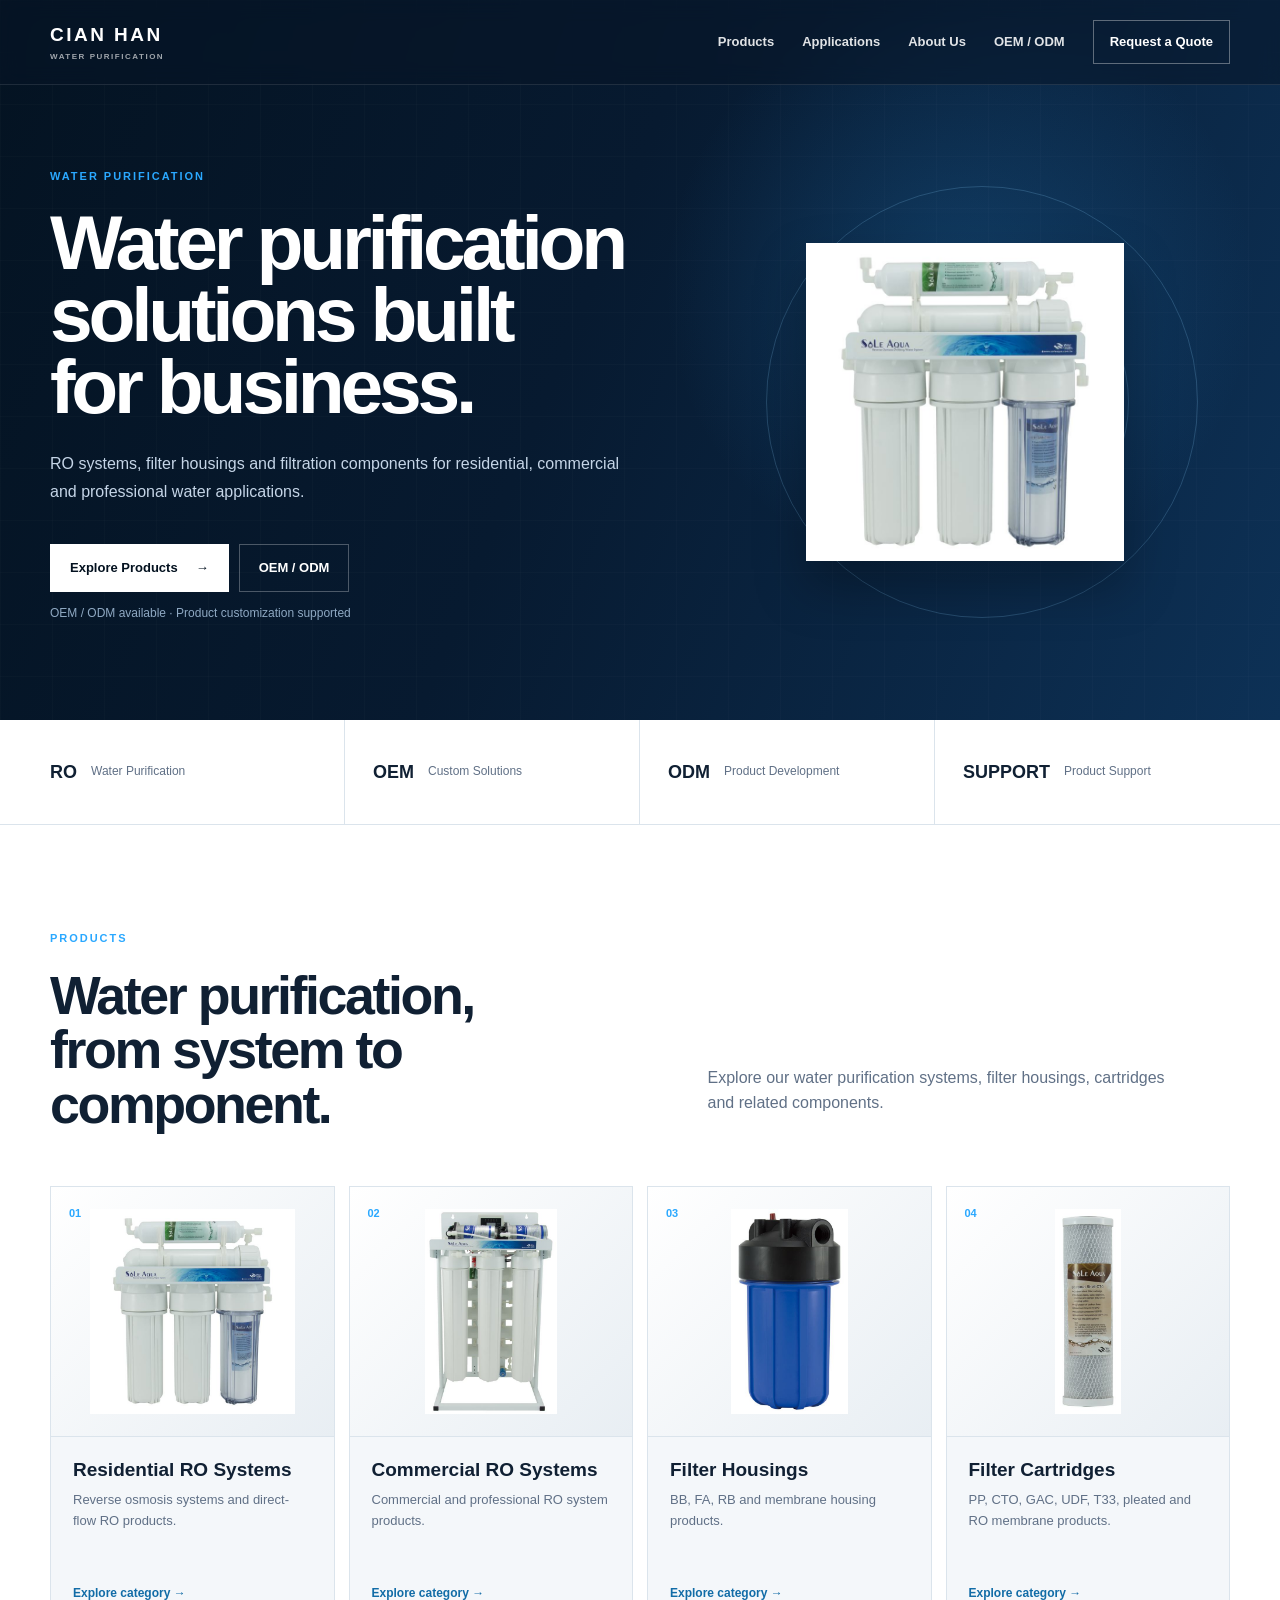
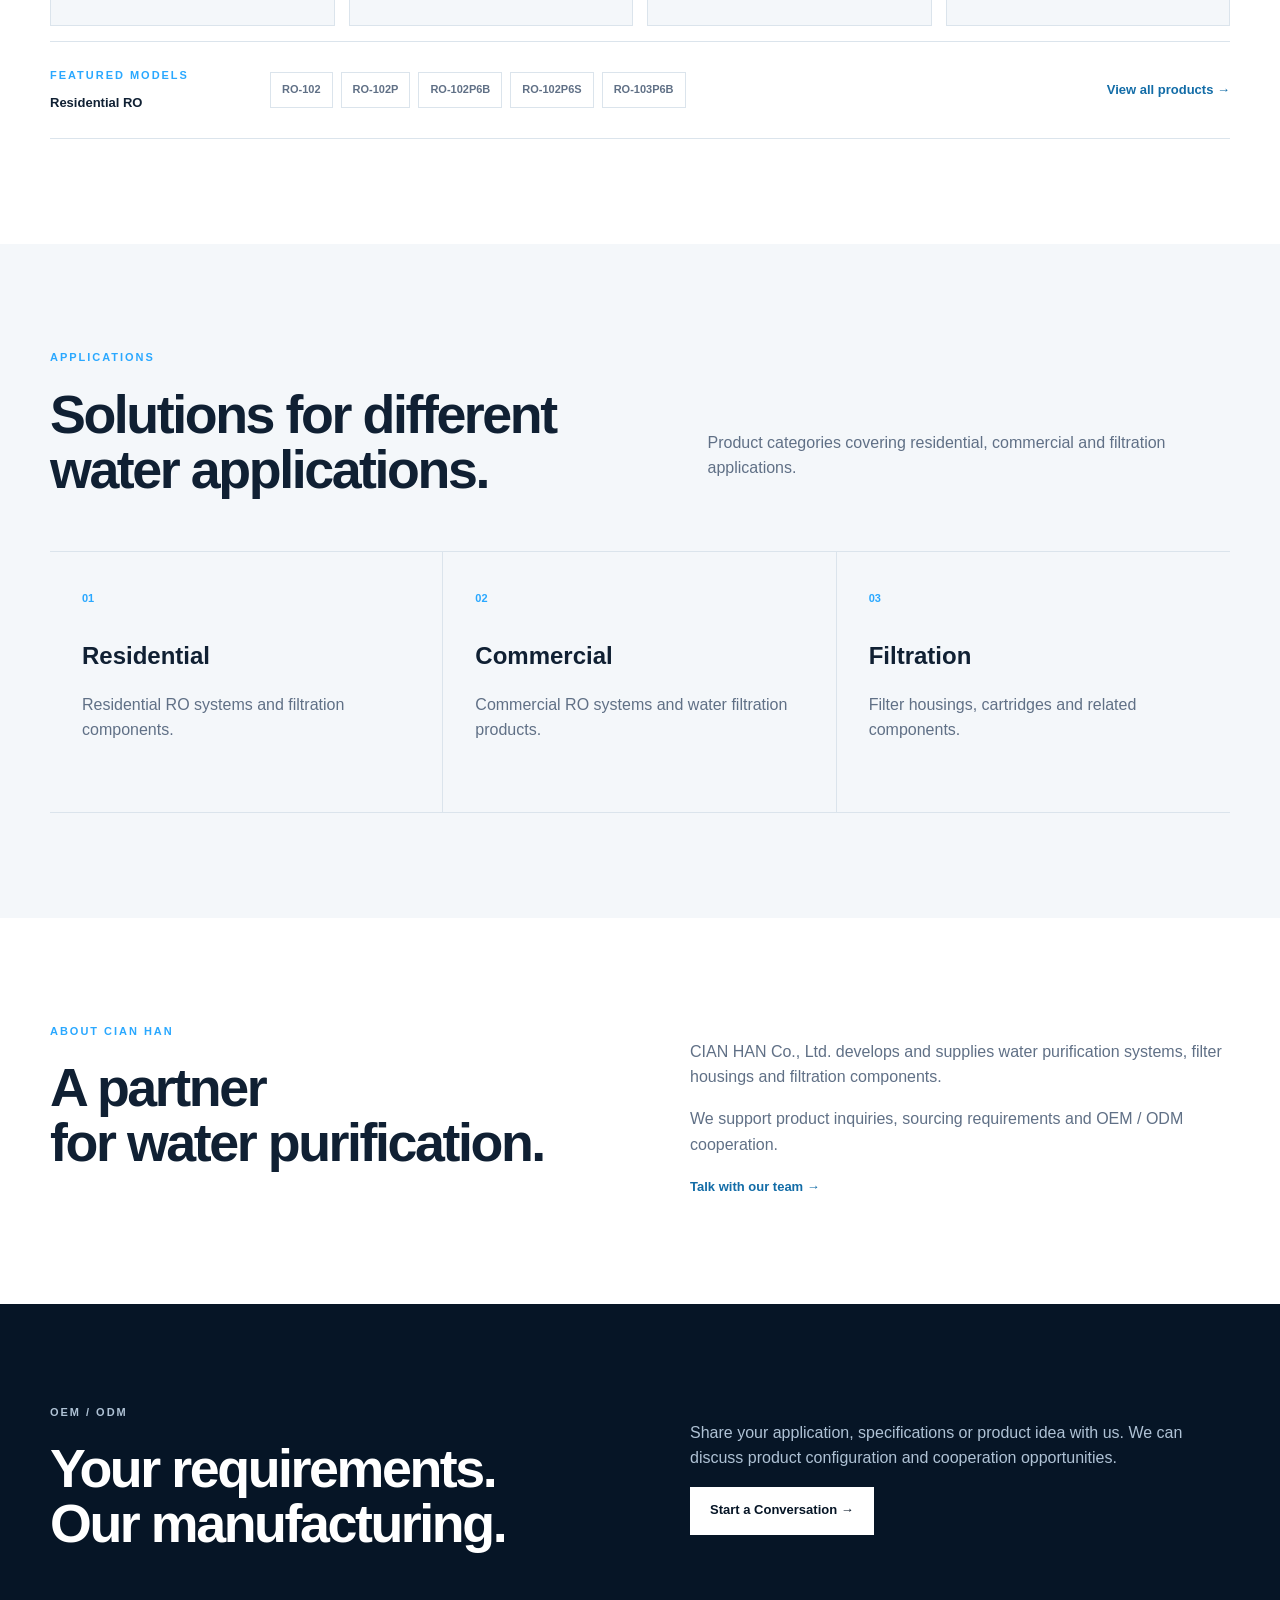
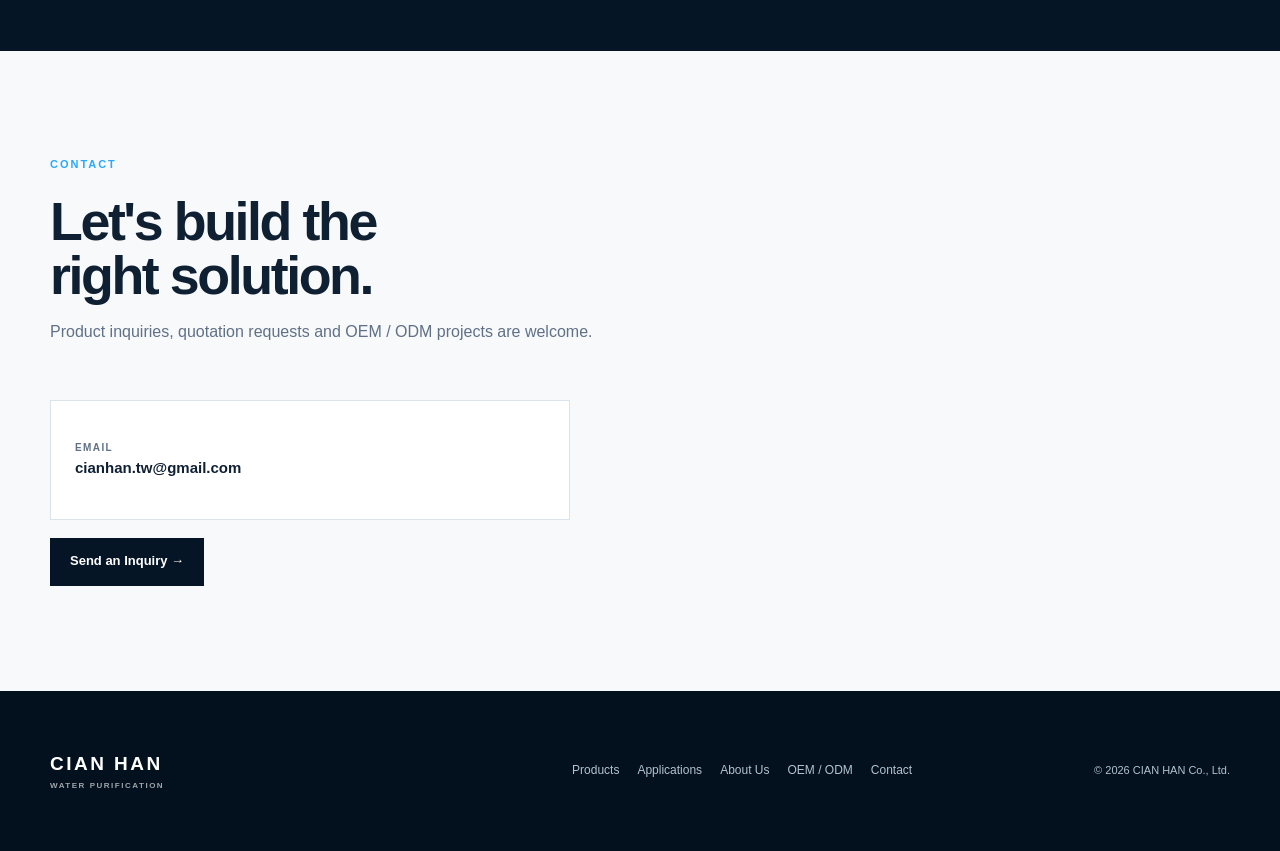
==== commit ee074e9e: "Add files via upload" ====
--- a/index.html
+++ b/index.html
@@ -1 +1 @@
-<!doctype html><html lang="en"><head><meta charset="utf-8"><meta name="viewport" content="width=device-width,initial-scale=1"><meta name="description" content="CIAN HAN water purification systems, filter housings, filter cartridges and OEM / ODM solutions."><title>CIAN HAN | Water Purification Solutions</title><link rel="stylesheet" href="style.css"></head><body><header class="site-header"><div class="container header-inner"><a class="brand" href="index.html"><span class="brand-main">CIAN HAN</span><span class="brand-sub">WATER PURIFICATION</span></a><button class="menu-toggle" aria-label="Open menu" aria-expanded="false"><span></span><span></span><span></span></button><nav class="site-nav"><a href="products.html">Products</a><a href="index.html#applications">Applications</a><a href="about.html">About Us</a><a href="oem.html">OEM / ODM</a><a class="nav-quote" href="index.html#contact">Request a Quote</a></nav></div></header><main><section class="hero"><div class="hero-grid"></div><div class="container hero-inner"><div class="hero-copy"><p class="eyebrow">WATER PURIFICATION</p><h1>Water purification<br>solutions built<br>for business.</h1><p class="hero-text">RO systems, filter housings and filtration components for residential, commercial and professional water applications.</p><div class="hero-actions"><a class="btn btn-primary" href="products.html">Explore Products <span>→</span></a><a class="btn btn-ghost" href="#oem">OEM / ODM</a></div><p class="hero-note">OEM / ODM available · Product customization supported</p></div><div class="hero-visual"><div class="hero-product"><img src="assets/residential-ro-systems/ro-102.jpg" alt="RO-102"></div></div></div></section><section class="facts"><div class="container facts-grid"><div class="fact"><strong>RO</strong><span>Water Purification</span></div><div class="fact"><strong>OEM</strong><span>Custom Solutions</span></div><div class="fact"><strong>ODM</strong><span>Product Development</span></div><div class="fact"><strong>SUPPORT</strong><span>Product Support</span></div></div></section><section class="section"><div class="container"><div class="section-heading"><div><p class="section-label">PRODUCTS</p><h2>Water purification,<br>from system to component.</h2></div><p class="section-intro">Explore the product image library using real CIAN HAN product images.</p></div><div class="category-grid"><a class="category-card" href="products.html#residential-ro-systems"><span class="card-number">01</span><div class="image-frame"><img src="assets/residential-ro-systems/ro-102.jpg" alt="Residential RO"></div><div class="card-content"><h3>Residential RO Systems</h3><p>Reverse osmosis systems and direct-flow RO products.</p><span class="card-link">Explore category →</span></div></a><a class="category-card" href="products.html#commercial-ro-systems"><span class="card-number">02</span><div class="image-frame"><img src="assets/commercial-ro-systems/ro-400p.jpg" alt="Commercial RO"></div><div class="card-content"><h3>Commercial RO Systems</h3><p>Commercial and professional RO system products.</p><span class="card-link">Explore category →</span></div></a><a class="category-card" href="products.html#filter-housings"><span class="card-number">03</span><div class="image-frame"><img src="assets/filter-housings/filter-housing-bb10kb34.jpg" alt="Filter Housing"></div><div class="card-content"><h3>Filter Housings</h3><p>BB, FA, RB and membrane housing products.</p><span class="card-link">Explore category →</span></div></a><a class="category-card" href="products.html#filter-cartridges"><span class="card-number">04</span><div class="image-frame"><img src="assets/filter-cartridges/150721filter-cartridge-10-cto.jpg" alt="Filter Cartridge"></div><div class="card-content"><h3>Filter Cartridges</h3><p>PP, CTO, GAC, UDF, T33, pleated and RO membrane products.</p><span class="card-link">Explore category →</span></div></a></div><div class="featured"><div><p class="section-label">FEATURED MODELS</p><p class="featured-category">Residential RO</p></div><div class="model-list"><span>RO-102</span><span>RO-102P</span><span>RO-102P6B</span><span>RO-102P6S</span><span>RO-103P6B</span></div><a class="text-link" href="products.html">View all products →</a></div></div></section><section class="section applications-section" id="applications"><div class="container"><div class="section-heading"><div><p class="section-label">APPLICATIONS</p><h2>Solutions for different<br>water applications.</h2></div><p class="section-intro">Product categories covering residential, commercial and filtration applications.</p></div><div class="application-grid"><article class="application-card"><span>01</span><h3>Residential</h3><p>Residential RO systems and filtration components.</p></article><article class="application-card"><span>02</span><h3>Commercial</h3><p>Commercial RO systems and water filtration products.</p></article><article class="application-card"><span>03</span><h3>Filtration</h3><p>Filter housings, cartridges and related components.</p></article></div></div></section><section class="section" id="about"><div class="container split-section"><div><p class="section-label">ABOUT CIAN HAN</p><h2>A partner<br>for water purification.</h2></div><div class="split-copy"><p>CIAN HAN Co., Ltd. develops and supplies water purification systems, filter housings and filtration components.</p><p>Explore our product image library and contact us for product inquiries and OEM / ODM cooperation.</p><a class="text-link" href="#contact">Talk with our team →</a></div></div></section><section class="oem-section" id="oem"><div class="container oem-inner"><div><p class="section-label">OEM / ODM</p><h2>Your requirements.<br>Our manufacturing.</h2></div><div><p>Share your application, specifications or product idea with us. We can discuss product configuration and cooperation opportunities.</p><a class="btn btn-light" href="#contact">Start a Conversation →</a></div></div></section><section class="section contact-section" id="contact"><div class="container"><div class="contact-heading"><p class="section-label">CONTACT</p><h2>Let's build the<br>right solution.</h2><p>Product inquiries, quotation requests and OEM / ODM projects are welcome.</p></div><div class="contact-grid"><a class="contact-item" href="mailto:cianhan.tw@gmail.com"><span>EMAIL</span><strong>cianhan.tw@gmail.com</strong></a></div><a class="btn contact-button" href="mailto:cianhan.tw@gmail.com?subject=CIAN%20HAN%20Product%20Inquiry">Send an Inquiry →</a></div></section></main><footer class="site-footer"><div class="container footer-inner"><a class="brand footer-brand" href="index.html"><span class="brand-main">CIAN HAN</span><span class="brand-sub">WATER PURIFICATION</span></a><div class="footer-links"><a href="products.html">Products</a><a href="index.html#applications">Applications</a><a href="about.html">About Us</a><a href="oem.html">OEM / ODM</a></div><p>© 2026 CIAN HAN Co., Ltd.</p></div></footer><script src="products-data.js"></script><script src="script.js"></script></body></html>+<!doctype html><html lang="en"><head><meta charset="utf-8"><meta name="viewport" content="width=device-width,initial-scale=1"><meta name="description" content="CIAN HAN water purification systems, filter housings, filter cartridges and OEM / ODM solutions."><title>CIAN HAN | Water Purification Solutions</title><link rel="stylesheet" href="style.css"></head><body><header class="site-header"><div class="container header-inner"><a class="brand" href="index.html"><span class="brand-main">CIAN HAN</span><span class="brand-sub">WATER PURIFICATION</span></a><button class="menu-toggle" aria-label="Open menu" aria-expanded="false"><span></span><span></span><span></span></button><nav class="site-nav"><a href="products.html">Products</a><a href="index.html#applications">Applications</a><a href="about.html">About Us</a><a href="oem.html">OEM / ODM</a><a class="nav-quote" href="contact.html">Request a Quote</a></nav></div></header><main><section class="hero"><div class="hero-grid"></div><div class="container hero-inner"><div class="hero-copy"><p class="eyebrow">WATER PURIFICATION</p><h1>Water purification<br>solutions built<br>for business.</h1><p class="hero-text">RO systems, filter housings and filtration components for residential, commercial and professional water applications.</p><div class="hero-actions"><a class="btn btn-primary" href="products.html">Explore Products <span>→</span></a><a class="btn btn-ghost" href="#oem">OEM / ODM</a></div><p class="hero-note">OEM / ODM available · Product customization supported</p></div><div class="hero-visual"><div class="hero-product"><img src="assets/residential-ro-systems/ro-102.jpg" alt="RO-102"></div></div></div></section><section class="facts"><div class="container facts-grid"><div class="fact"><strong>RO</strong><span>Water Purification</span></div><div class="fact"><strong>OEM</strong><span>Custom Solutions</span></div><div class="fact"><strong>ODM</strong><span>Product Development</span></div><div class="fact"><strong>SUPPORT</strong><span>Product Support</span></div></div></section><section class="section"><div class="container"><div class="section-heading"><div><p class="section-label">PRODUCTS</p><h2>Water purification,<br>from system to component.</h2></div><p class="section-intro">Explore our water purification systems, filter housings, cartridges and related components.</p></div><div class="category-grid"><a class="category-card" href="products.html#residential-ro-systems"><span class="card-number">01</span><div class="image-frame"><img src="assets/residential-ro-systems/ro-102.jpg" alt="Residential RO"></div><div class="card-content"><h3>Residential RO Systems</h3><p>Reverse osmosis systems and direct-flow RO products.</p><span class="card-link">Explore category →</span></div></a><a class="category-card" href="products.html#commercial-ro-systems"><span class="card-number">02</span><div class="image-frame"><img src="assets/commercial-ro-systems/ro-400p.jpg" alt="Commercial RO"></div><div class="card-content"><h3>Commercial RO Systems</h3><p>Commercial and professional RO system products.</p><span class="card-link">Explore category →</span></div></a><a class="category-card" href="products.html#filter-housings"><span class="card-number">03</span><div class="image-frame"><img src="assets/filter-housings/filter-housing-bb10kb34.jpg" alt="Filter Housing"></div><div class="card-content"><h3>Filter Housings</h3><p>BB, FA, RB and membrane housing products.</p><span class="card-link">Explore category →</span></div></a><a class="category-card" href="products.html#filter-cartridges"><span class="card-number">04</span><div class="image-frame"><img src="assets/filter-cartridges/150721filter-cartridge-10-cto.jpg" alt="Filter Cartridge"></div><div class="card-content"><h3>Filter Cartridges</h3><p>PP, CTO, GAC, UDF, T33, pleated and RO membrane products.</p><span class="card-link">Explore category →</span></div></a></div><div class="featured"><div><p class="section-label">FEATURED MODELS</p><p class="featured-category">Residential RO</p></div><div class="model-list"><span>RO-102</span><span>RO-102P</span><span>RO-102P6B</span><span>RO-102P6S</span><span>RO-103P6B</span></div><a class="text-link" href="products.html">View all products →</a></div></div></section><section class="section applications-section" id="applications"><div class="container"><div class="section-heading"><div><p class="section-label">APPLICATIONS</p><h2>Solutions for different<br>water applications.</h2></div><p class="section-intro">Product categories covering residential, commercial and filtration applications.</p></div><div class="application-grid"><article class="application-card"><span>01</span><h3>Residential</h3><p>Residential RO systems and filtration components.</p></article><article class="application-card"><span>02</span><h3>Commercial</h3><p>Commercial RO systems and water filtration products.</p></article><article class="application-card"><span>03</span><h3>Filtration</h3><p>Filter housings, cartridges and related components.</p></article></div></div></section><section class="section" id="about"><div class="container split-section"><div><p class="section-label">ABOUT CIAN HAN</p><h2>A partner<br>for water purification.</h2></div><div class="split-copy"><p>CIAN HAN Co., Ltd. develops and supplies water purification systems, filter housings and filtration components.</p><p>We support product inquiries, sourcing requirements and OEM / ODM cooperation.</p><a class="text-link" href="#contact">Talk with our team →</a></div></div></section><section class="oem-section" id="oem"><div class="container oem-inner"><div><p class="section-label">OEM / ODM</p><h2>Your requirements.<br>Our manufacturing.</h2></div><div><p>Share your application, specifications or product idea with us. We can discuss product configuration and cooperation opportunities.</p><a class="btn btn-light" href="#contact">Start a Conversation →</a></div></div></section><section class="section contact-section" id="contact"><div class="container"><div class="contact-heading"><p class="section-label">CONTACT</p><h2>Let's build the<br>right solution.</h2><p>Product inquiries, quotation requests and OEM / ODM projects are welcome.</p></div><div class="contact-grid"><a class="contact-item" href="mailto:cianhan.tw@gmail.com"><span>EMAIL</span><strong>cianhan.tw@gmail.com</strong></a></div><a class="btn contact-button" href="mailto:cianhan.tw@gmail.com?subject=CIAN%20HAN%20Product%20Inquiry">Send an Inquiry →</a></div></section></main><footer class="site-footer"><div class="container footer-inner"><a class="brand footer-brand" href="index.html"><span class="brand-main">CIAN HAN</span><span class="brand-sub">WATER PURIFICATION</span></a><div class="footer-links"><a href="products.html">Products</a><a href="index.html#applications">Applications</a><a href="about.html">About Us</a><a href="oem.html">OEM / ODM</a><a href="contact.html">Contact</a></div><p>© 2026 CIAN HAN Co., Ltd.</p></div></footer><script src="products-data.js"></script><script src="script.js"></script></body></html>
--- a/style.css
+++ b/style.css
@@ -3,3 +3,5 @@
 .detail-copy h2{font-size:1.05rem;margin:28px 0 10px;color:#0b4f8a}
 
 .simple-icon{width:52px;height:52px;margin-bottom:18px;color:#2aa8ff;display:flex;align-items:center;justify-content:center}.simple-icon svg{width:42px;height:42px;fill:none;stroke:currentColor;stroke-width:1.7;stroke-linecap:round;stroke-linejoin:round}.application-card .simple-icon + span{display:block}.application-card h3{margin-top:28px}
+
+.contact-page-grid{display:grid;grid-template-columns:1fr 1fr;gap:90px;align-items:center}.contact-lead{max-width:560px;color:var(--muted);font-size:15px;line-height:1.8}.contact-panel{padding:42px;border:1px solid var(--line);background:#fff;box-shadow:0 20px 50px rgba(6,21,38,.06)}.contact-panel>span{display:block;margin-top:8px;color:var(--muted);font-size:10px;font-weight:800;letter-spacing:.14em}.contact-panel>a:not(.btn){display:block;margin-top:10px;color:var(--ink);font-size:20px;font-weight:750}.contact-panel .contact-button{display:inline-flex;margin-top:28px}.contact-panel-icon{margin-bottom:5px}.contact-tips .application-card h3{margin-top:28px}@media(max-width:980px){.contact-page-grid{grid-template-columns:1fr;gap:35px}}
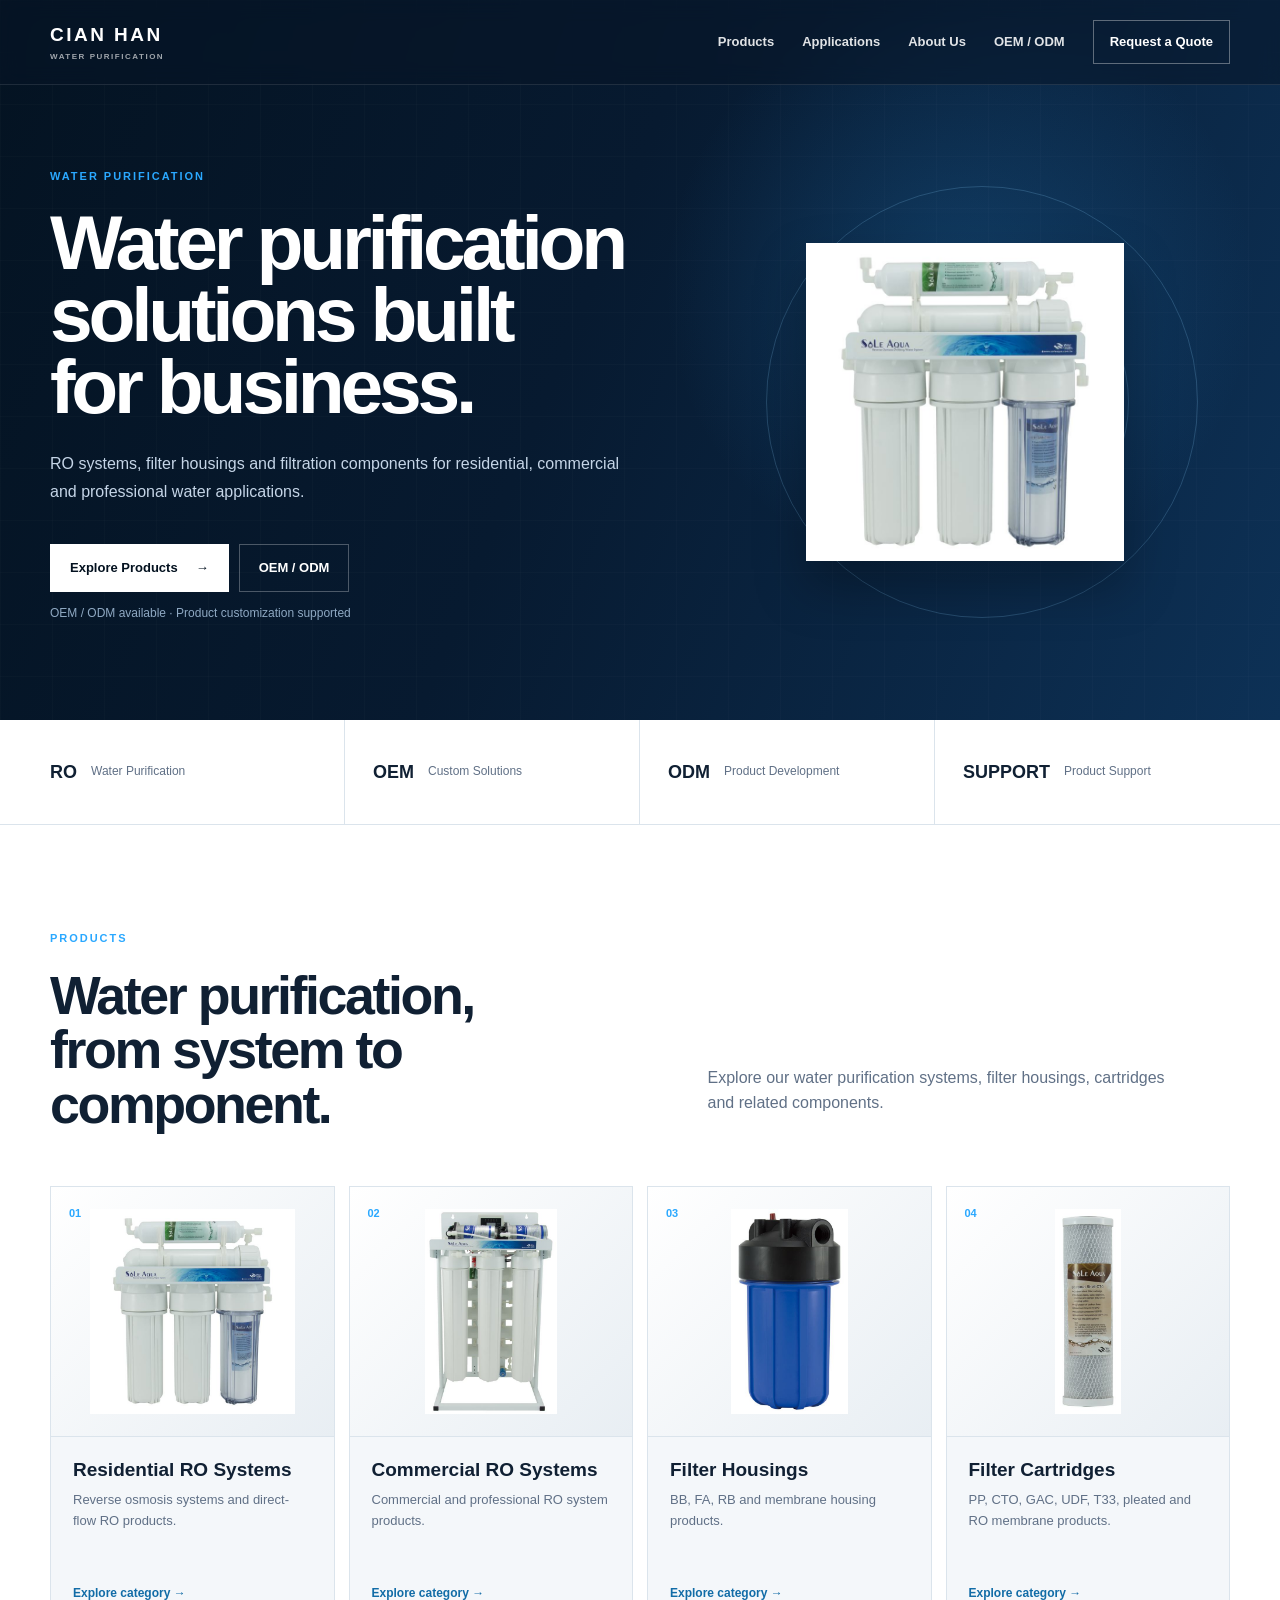
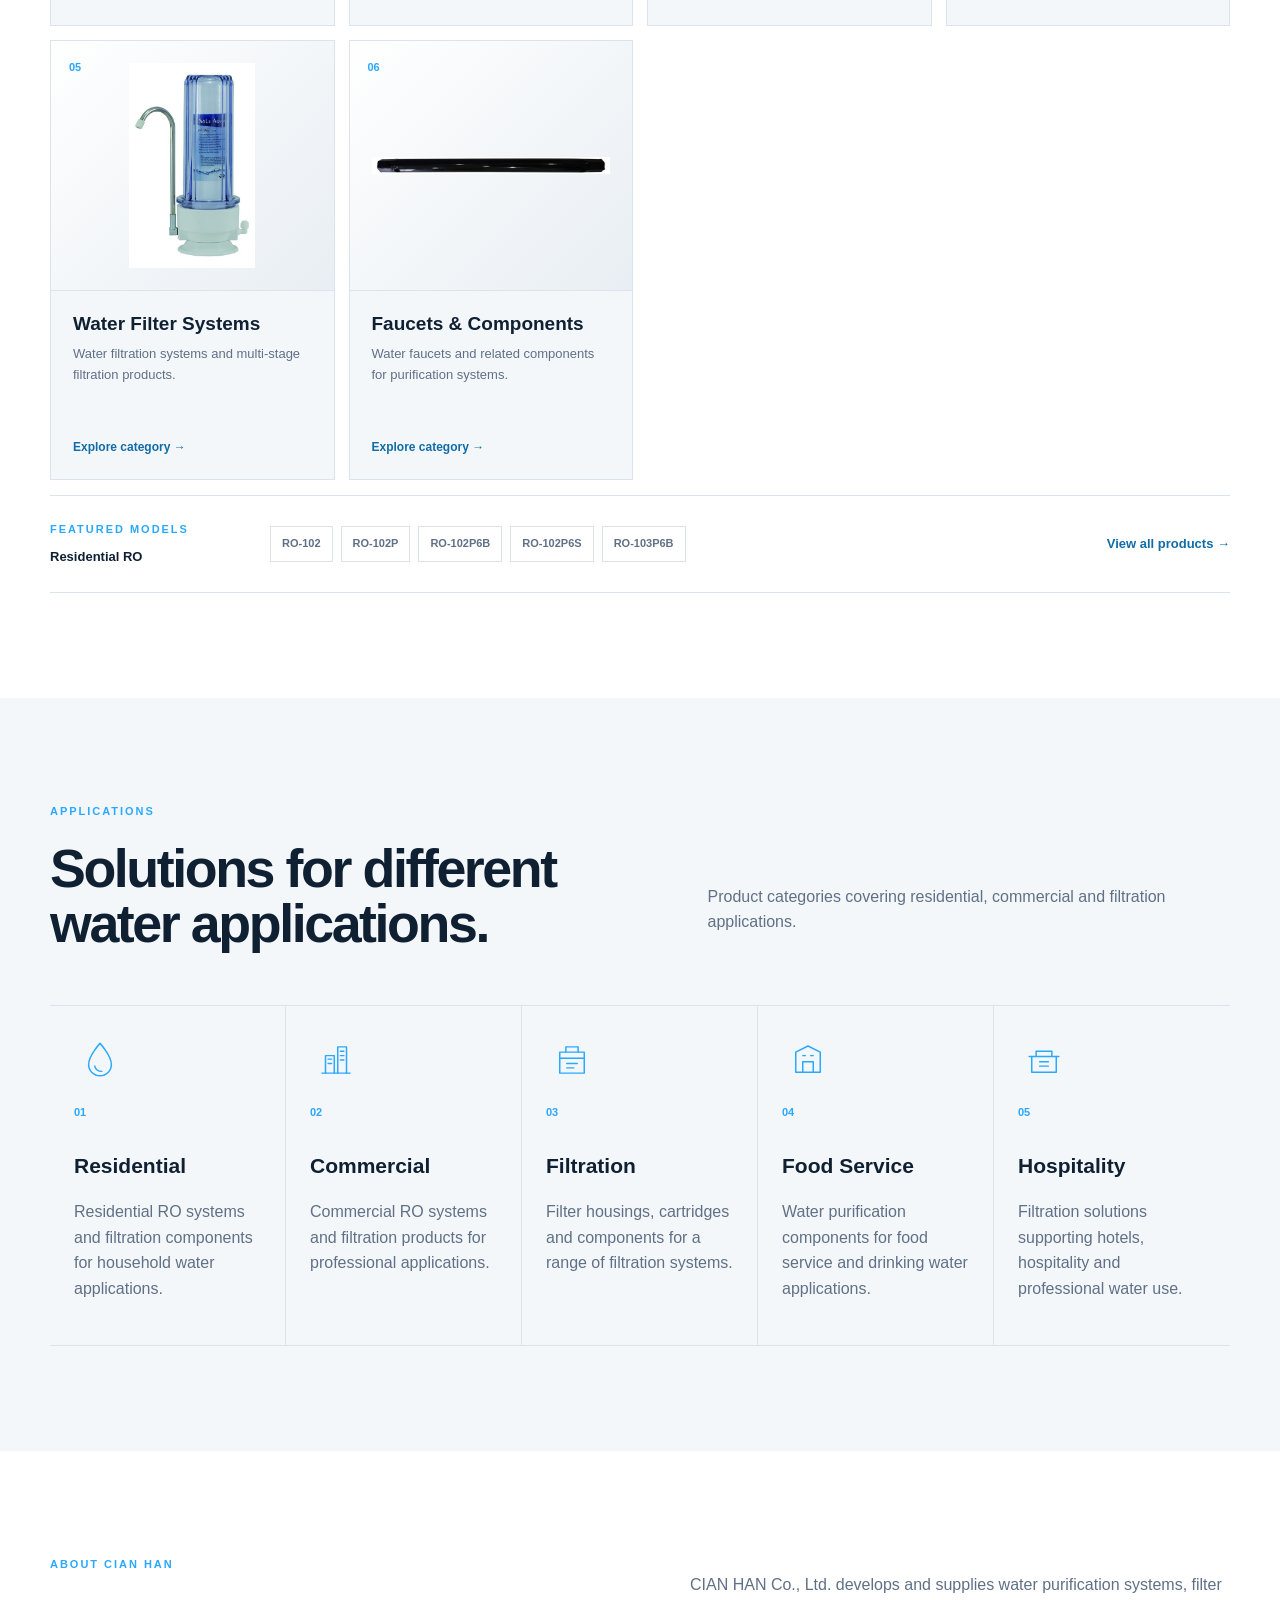
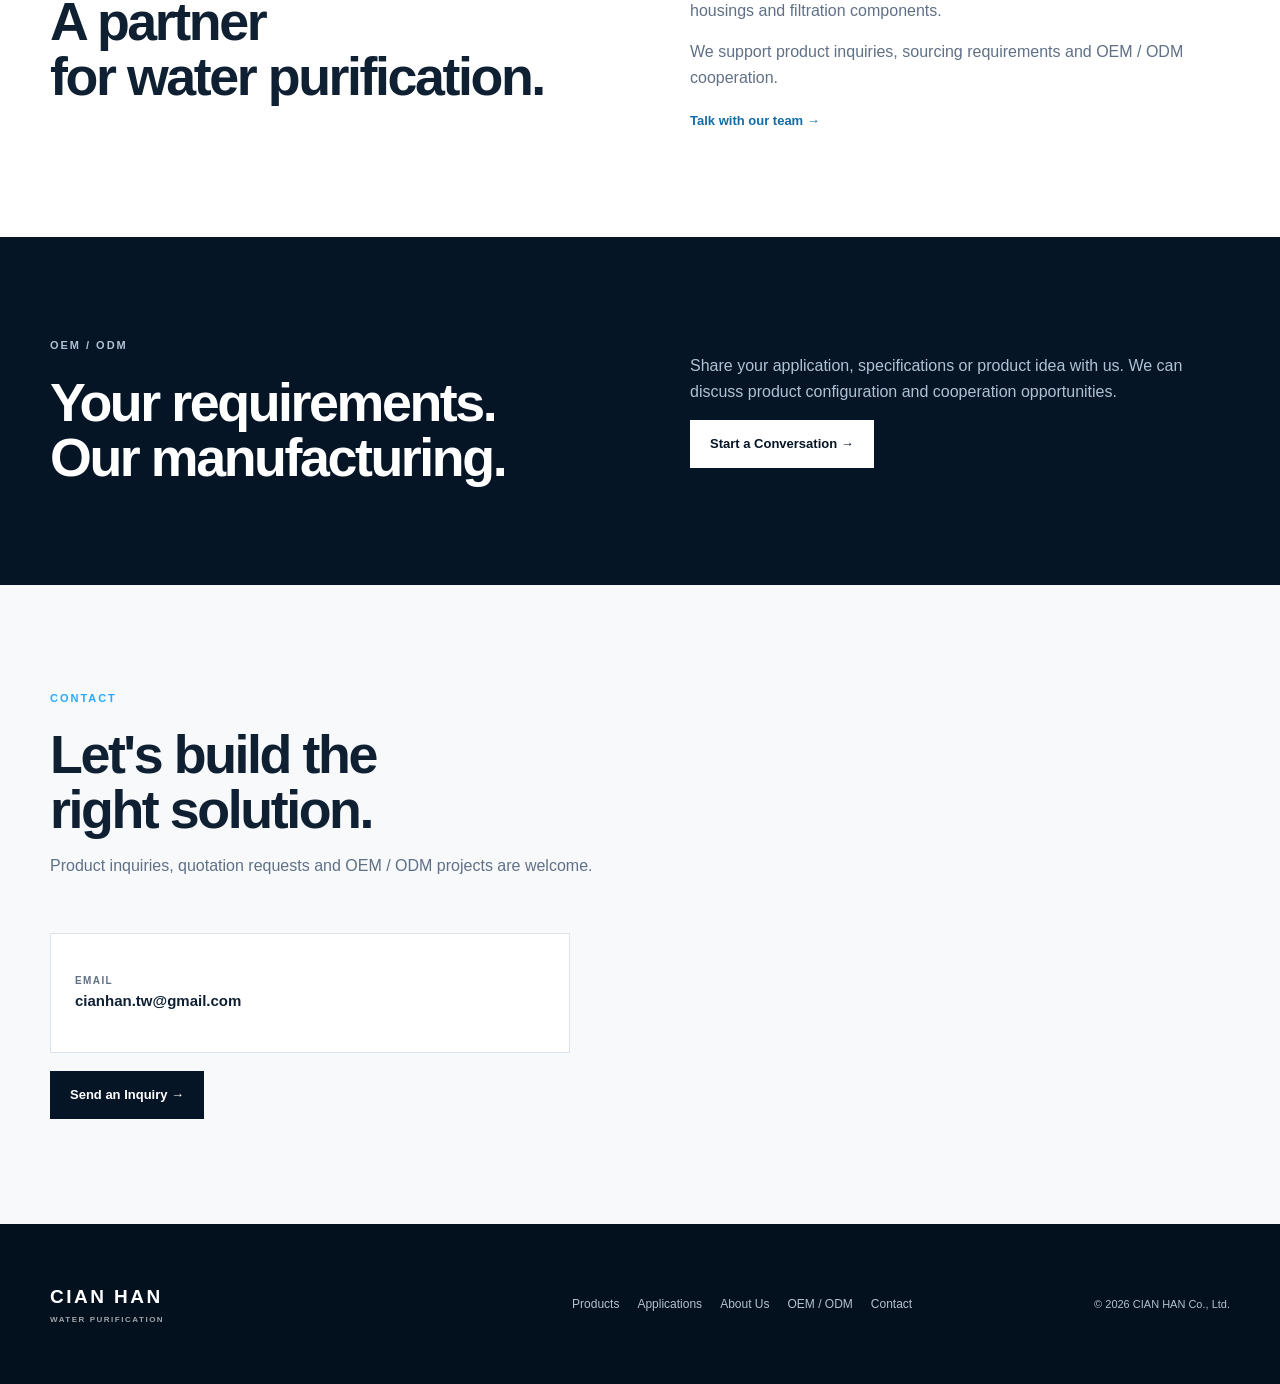
==== commit e00e9e5e: "Add files via upload" ====
--- a/index.html
+++ b/index.html
@@ -1 +1,7 @@
-<!doctype html><html lang="en"><head><meta charset="utf-8"><meta name="viewport" content="width=device-width,initial-scale=1"><meta name="description" content="CIAN HAN water purification systems, filter housings, filter cartridges and OEM / ODM solutions."><title>CIAN HAN | Water Purification Solutions</title><link rel="stylesheet" href="style.css"></head><body><header class="site-header"><div class="container header-inner"><a class="brand" href="index.html"><span class="brand-main">CIAN HAN</span><span class="brand-sub">WATER PURIFICATION</span></a><button class="menu-toggle" aria-label="Open menu" aria-expanded="false"><span></span><span></span><span></span></button><nav class="site-nav"><a href="products.html">Products</a><a href="index.html#applications">Applications</a><a href="about.html">About Us</a><a href="oem.html">OEM / ODM</a><a class="nav-quote" href="contact.html">Request a Quote</a></nav></div></header><main><section class="hero"><div class="hero-grid"></div><div class="container hero-inner"><div class="hero-copy"><p class="eyebrow">WATER PURIFICATION</p><h1>Water purification<br>solutions built<br>for business.</h1><p class="hero-text">RO systems, filter housings and filtration components for residential, commercial and professional water applications.</p><div class="hero-actions"><a class="btn btn-primary" href="products.html">Explore Products <span>→</span></a><a class="btn btn-ghost" href="#oem">OEM / ODM</a></div><p class="hero-note">OEM / ODM available · Product customization supported</p></div><div class="hero-visual"><div class="hero-product"><img src="assets/residential-ro-systems/ro-102.jpg" alt="RO-102"></div></div></div></section><section class="facts"><div class="container facts-grid"><div class="fact"><strong>RO</strong><span>Water Purification</span></div><div class="fact"><strong>OEM</strong><span>Custom Solutions</span></div><div class="fact"><strong>ODM</strong><span>Product Development</span></div><div class="fact"><strong>SUPPORT</strong><span>Product Support</span></div></div></section><section class="section"><div class="container"><div class="section-heading"><div><p class="section-label">PRODUCTS</p><h2>Water purification,<br>from system to component.</h2></div><p class="section-intro">Explore our water purification systems, filter housings, cartridges and related components.</p></div><div class="category-grid"><a class="category-card" href="products.html#residential-ro-systems"><span class="card-number">01</span><div class="image-frame"><img src="assets/residential-ro-systems/ro-102.jpg" alt="Residential RO"></div><div class="card-content"><h3>Residential RO Systems</h3><p>Reverse osmosis systems and direct-flow RO products.</p><span class="card-link">Explore category →</span></div></a><a class="category-card" href="products.html#commercial-ro-systems"><span class="card-number">02</span><div class="image-frame"><img src="assets/commercial-ro-systems/ro-400p.jpg" alt="Commercial RO"></div><div class="card-content"><h3>Commercial RO Systems</h3><p>Commercial and professional RO system products.</p><span class="card-link">Explore category →</span></div></a><a class="category-card" href="products.html#filter-housings"><span class="card-number">03</span><div class="image-frame"><img src="assets/filter-housings/filter-housing-bb10kb34.jpg" alt="Filter Housing"></div><div class="card-content"><h3>Filter Housings</h3><p>BB, FA, RB and membrane housing products.</p><span class="card-link">Explore category →</span></div></a><a class="category-card" href="products.html#filter-cartridges"><span class="card-number">04</span><div class="image-frame"><img src="assets/filter-cartridges/150721filter-cartridge-10-cto.jpg" alt="Filter Cartridge"></div><div class="card-content"><h3>Filter Cartridges</h3><p>PP, CTO, GAC, UDF, T33, pleated and RO membrane products.</p><span class="card-link">Explore category →</span></div></a></div><div class="featured"><div><p class="section-label">FEATURED MODELS</p><p class="featured-category">Residential RO</p></div><div class="model-list"><span>RO-102</span><span>RO-102P</span><span>RO-102P6B</span><span>RO-102P6S</span><span>RO-103P6B</span></div><a class="text-link" href="products.html">View all products →</a></div></div></section><section class="section applications-section" id="applications"><div class="container"><div class="section-heading"><div><p class="section-label">APPLICATIONS</p><h2>Solutions for different<br>water applications.</h2></div><p class="section-intro">Product categories covering residential, commercial and filtration applications.</p></div><div class="application-grid"><article class="application-card"><span>01</span><h3>Residential</h3><p>Residential RO systems and filtration components.</p></article><article class="application-card"><span>02</span><h3>Commercial</h3><p>Commercial RO systems and water filtration products.</p></article><article class="application-card"><span>03</span><h3>Filtration</h3><p>Filter housings, cartridges and related components.</p></article></div></div></section><section class="section" id="about"><div class="container split-section"><div><p class="section-label">ABOUT CIAN HAN</p><h2>A partner<br>for water purification.</h2></div><div class="split-copy"><p>CIAN HAN Co., Ltd. develops and supplies water purification systems, filter housings and filtration components.</p><p>We support product inquiries, sourcing requirements and OEM / ODM cooperation.</p><a class="text-link" href="#contact">Talk with our team →</a></div></div></section><section class="oem-section" id="oem"><div class="container oem-inner"><div><p class="section-label">OEM / ODM</p><h2>Your requirements.<br>Our manufacturing.</h2></div><div><p>Share your application, specifications or product idea with us. We can discuss product configuration and cooperation opportunities.</p><a class="btn btn-light" href="#contact">Start a Conversation →</a></div></div></section><section class="section contact-section" id="contact"><div class="container"><div class="contact-heading"><p class="section-label">CONTACT</p><h2>Let's build the<br>right solution.</h2><p>Product inquiries, quotation requests and OEM / ODM projects are welcome.</p></div><div class="contact-grid"><a class="contact-item" href="mailto:cianhan.tw@gmail.com"><span>EMAIL</span><strong>cianhan.tw@gmail.com</strong></a></div><a class="btn contact-button" href="mailto:cianhan.tw@gmail.com?subject=CIAN%20HAN%20Product%20Inquiry">Send an Inquiry →</a></div></section></main><footer class="site-footer"><div class="container footer-inner"><a class="brand footer-brand" href="index.html"><span class="brand-main">CIAN HAN</span><span class="brand-sub">WATER PURIFICATION</span></a><div class="footer-links"><a href="products.html">Products</a><a href="index.html#applications">Applications</a><a href="about.html">About Us</a><a href="oem.html">OEM / ODM</a><a href="contact.html">Contact</a></div><p>© 2026 CIAN HAN Co., Ltd.</p></div></footer><script src="products-data.js"></script><script src="script.js"></script></body></html>+<!doctype html><html lang="en"><head><meta charset="utf-8"><meta name="viewport" content="width=device-width,initial-scale=1"><meta name="description" content="CIAN HAN water purification systems, filter housings, filter cartridges and OEM / ODM solutions."><title>CIAN HAN | Water Purification Solutions</title><link rel="stylesheet" href="style.css"></head><body><header class="site-header"><div class="container header-inner"><a class="brand" href="index.html"><span class="brand-main">CIAN HAN</span><span class="brand-sub">WATER PURIFICATION</span></a><button class="menu-toggle" aria-label="Open menu" aria-expanded="false"><span></span><span></span><span></span></button><nav class="site-nav"><a href="products.html">Products</a><a href="index.html#applications">Applications</a><a href="about.html">About Us</a><a href="oem.html">OEM / ODM</a><a class="nav-quote" href="contact.html">Request a Quote</a></nav></div></header><main><section class="hero"><div class="hero-grid"></div><div class="container hero-inner"><div class="hero-copy"><p class="eyebrow">WATER PURIFICATION</p><h1>Water purification<br>solutions built<br>for business.</h1><p class="hero-text">RO systems, filter housings and filtration components for residential, commercial and professional water applications.</p><div class="hero-actions"><a class="btn btn-primary" href="products.html">Explore Products <span>→</span></a><a class="btn btn-ghost" href="oem.html">OEM / ODM</a></div><p class="hero-note">OEM / ODM available · Product customization supported</p></div><div class="hero-visual"><div class="hero-product"><img src="assets/residential-ro-systems/ro-102.jpg" alt="RO-102"></div></div></div></section><section class="facts"><div class="container facts-grid"><div class="fact"><strong>RO</strong><span>Water Purification</span></div><div class="fact"><strong>OEM</strong><span>Custom Solutions</span></div><div class="fact"><strong>ODM</strong><span>Product Development</span></div><div class="fact"><strong>SUPPORT</strong><span>Product Support</span></div></div></section><section class="section"><div class="container"><div class="section-heading"><div><p class="section-label">PRODUCTS</p><h2>Water purification,<br>from system to component.</h2></div><p class="section-intro">Explore our water purification systems, filter housings, cartridges and related components.</p></div><div class="category-grid"><a class="category-card" href="products.html#residential-ro-systems"><span class="card-number">01</span><div class="image-frame"><img src="assets/residential-ro-systems/ro-102.jpg" alt="Residential RO"></div><div class="card-content"><h3>Residential RO Systems</h3><p>Reverse osmosis systems and direct-flow RO products.</p><span class="card-link">Explore category →</span></div></a><a class="category-card" href="products.html#commercial-ro-systems"><span class="card-number">02</span><div class="image-frame"><img src="assets/commercial-ro-systems/ro-400p.jpg" alt="Commercial RO"></div><div class="card-content"><h3>Commercial RO Systems</h3><p>Commercial and professional RO system products.</p><span class="card-link">Explore category →</span></div></a><a class="category-card" href="products.html#filter-housings"><span class="card-number">03</span><div class="image-frame"><img src="assets/filter-housings/filter-housing-bb10kb34.jpg" alt="Filter Housing"></div><div class="card-content"><h3>Filter Housings</h3><p>BB, FA, RB and membrane housing products.</p><span class="card-link">Explore category →</span></div></a><a class="category-card" href="products.html#filter-cartridges"><span class="card-number">04</span><div class="image-frame"><img src="assets/filter-cartridges/150721filter-cartridge-10-cto.jpg" alt="Filter Cartridge"></div><div class="card-content"><h3>Filter Cartridges</h3><p>PP, CTO, GAC, UDF, T33, pleated and RO membrane products.</p><span class="card-link">Explore category →</span></div></a><a class="category-card" href="products.html#water-filter-systems"><span class="card-number">05</span><div class="image-frame"><img src="assets/water-filter-systems/150724water-filtration-system-sw-1010-c.jpg" alt="Water Filter System"></div><div class="card-content"><h3>Water Filter Systems</h3><p>Water filtration systems and multi-stage filtration products.</p><span class="card-link">Explore category →</span></div></a><a class="category-card" href="products.html#faucets"><span class="card-number">06</span><div class="image-frame"><img src="assets/faucets/150721bk-3422.jpg" alt="Water Faucet"></div><div class="card-content"><h3>Faucets &amp; Components</h3><p>Water faucets and related components for purification systems.</p><span class="card-link">Explore category →</span></div></a></div><div class="featured"><div><p class="section-label">FEATURED MODELS</p><p class="featured-category">Residential RO</p></div><div class="model-list"><span>RO-102</span><span>RO-102P</span><span>RO-102P6B</span><span>RO-102P6S</span><span>RO-103P6B</span></div><a class="text-link" href="products.html">View all products →</a></div></div></section><section class="section applications-section" id="applications"><div class="container"><div class="section-heading"><div><p class="section-label">APPLICATIONS</p><h2>Solutions for different<br>water applications.</h2></div><p class="section-intro">Product categories covering residential, commercial and filtration applications.</p></div><div class="application-grid application-grid-5">
+<article class="application-card"><div class="simple-icon"><svg viewBox="0 0 48 48"><path d="M24 5S11 19 11 29a13 13 0 0 0 26 0C37 19 24 5 24 5Z"/><path d="M18 31c1 4 4 6 8 6"/></svg></div><span>01</span><h3>Residential</h3><p>Residential RO systems and filtration components for household water applications.</p></article>
+<article class="application-card"><div class="simple-icon"><svg viewBox="0 0 48 48"><path d="M8 39h32"/><path d="M12 39V19h10v20M26 39V9h10v30"/><path d="M15 23h4M15 28h4M29 14h4M29 19h4M29 24h4"/></svg></div><span>02</span><h3>Commercial</h3><p>Commercial RO systems and filtration products for professional applications.</p></article>
+<article class="application-card"><div class="simple-icon"><svg viewBox="0 0 48 48"><path d="M10 15h28v24H10z"/><path d="M10 22h28M17 15V9h14v6M18 28h12M18 33h8"/></svg></div><span>03</span><h3>Filtration</h3><p>Filter housings, cartridges and components for a range of filtration systems.</p></article>
+<article class="application-card"><div class="simple-icon"><svg viewBox="0 0 48 48"><path d="M10 38V15l14-7 14 7v23H10Z"/><path d="M18 38V26h12v12M18 19h3M27 19h3"/></svg></div><span>04</span><h3>Food Service</h3><p>Water purification components for food service and drinking water applications.</p></article>
+<article class="application-card"><div class="simple-icon"><svg viewBox="0 0 48 48"><path d="M7 20h34M10 20v18h28V20M15 20v-6h18v6M19 26h10M19 31h10"/></svg></div><span>05</span><h3>Hospitality</h3><p>Filtration solutions supporting hotels, hospitality and professional water use.</p></article>
+</div></div></section><section class="section" id="about"><div class="container split-section"><div><p class="section-label">ABOUT CIAN HAN</p><h2>A partner<br>for water purification.</h2></div><div class="split-copy"><p>CIAN HAN Co., Ltd. develops and supplies water purification systems, filter housings and filtration components.</p><p>We support product inquiries, sourcing requirements and OEM / ODM cooperation.</p><a class="text-link" href="#contact">Talk with our team →</a></div></div></section><section class="oem-section" id="oem"><div class="container oem-inner"><div><p class="section-label">OEM / ODM</p><h2>Your requirements.<br>Our manufacturing.</h2></div><div><p>Share your application, specifications or product idea with us. We can discuss product configuration and cooperation opportunities.</p><a class="btn btn-light" href="#contact">Start a Conversation →</a></div></div></section><section class="section contact-section" id="contact"><div class="container"><div class="contact-heading"><p class="section-label">CONTACT</p><h2>Let's build the<br>right solution.</h2><p>Product inquiries, quotation requests and OEM / ODM projects are welcome.</p></div><div class="contact-grid"><a class="contact-item" href="mailto:cianhan.tw@gmail.com"><span>EMAIL</span><strong>cianhan.tw@gmail.com</strong></a></div><a class="btn contact-button" href="mailto:cianhan.tw@gmail.com?subject=CIAN%20HAN%20Product%20Inquiry">Send an Inquiry →</a></div></section></main><footer class="site-footer"><div class="container footer-inner"><a class="brand footer-brand" href="index.html"><span class="brand-main">CIAN HAN</span><span class="brand-sub">WATER PURIFICATION</span></a><div class="footer-links"><a href="products.html">Products</a><a href="index.html#applications">Applications</a><a href="about.html">About Us</a><a href="oem.html">OEM / ODM</a><a href="contact.html">Contact</a></div><p>© 2026 CIAN HAN Co., Ltd.</p></div></footer><script src="products-data.js"></script><script src="script.js"></script></body></html>
--- a/style.css
+++ b/style.css
@@ -5,3 +5,9 @@
 .simple-icon{width:52px;height:52px;margin-bottom:18px;color:#2aa8ff;display:flex;align-items:center;justify-content:center}.simple-icon svg{width:42px;height:42px;fill:none;stroke:currentColor;stroke-width:1.7;stroke-linecap:round;stroke-linejoin:round}.application-card .simple-icon + span{display:block}.application-card h3{margin-top:28px}
 
 .contact-page-grid{display:grid;grid-template-columns:1fr 1fr;gap:90px;align-items:center}.contact-lead{max-width:560px;color:var(--muted);font-size:15px;line-height:1.8}.contact-panel{padding:42px;border:1px solid var(--line);background:#fff;box-shadow:0 20px 50px rgba(6,21,38,.06)}.contact-panel>span{display:block;margin-top:8px;color:var(--muted);font-size:10px;font-weight:800;letter-spacing:.14em}.contact-panel>a:not(.btn){display:block;margin-top:10px;color:var(--ink);font-size:20px;font-weight:750}.contact-panel .contact-button{display:inline-flex;margin-top:28px}.contact-panel-icon{margin-bottom:5px}.contact-tips .application-card h3{margin-top:28px}@media(max-width:980px){.contact-page-grid{grid-template-columns:1fr;gap:35px}}
+
+.application-grid-5{grid-template-columns:repeat(5,1fr)}
+.application-grid-5 .application-card{padding:28px 24px;min-height:310px}
+.application-grid-5 .application-card h3{font-size:21px}
+@media(max-width:1180px){.application-grid-5{grid-template-columns:repeat(3,1fr)}}
+@media(max-width:720px){.application-grid-5{grid-template-columns:1fr}}
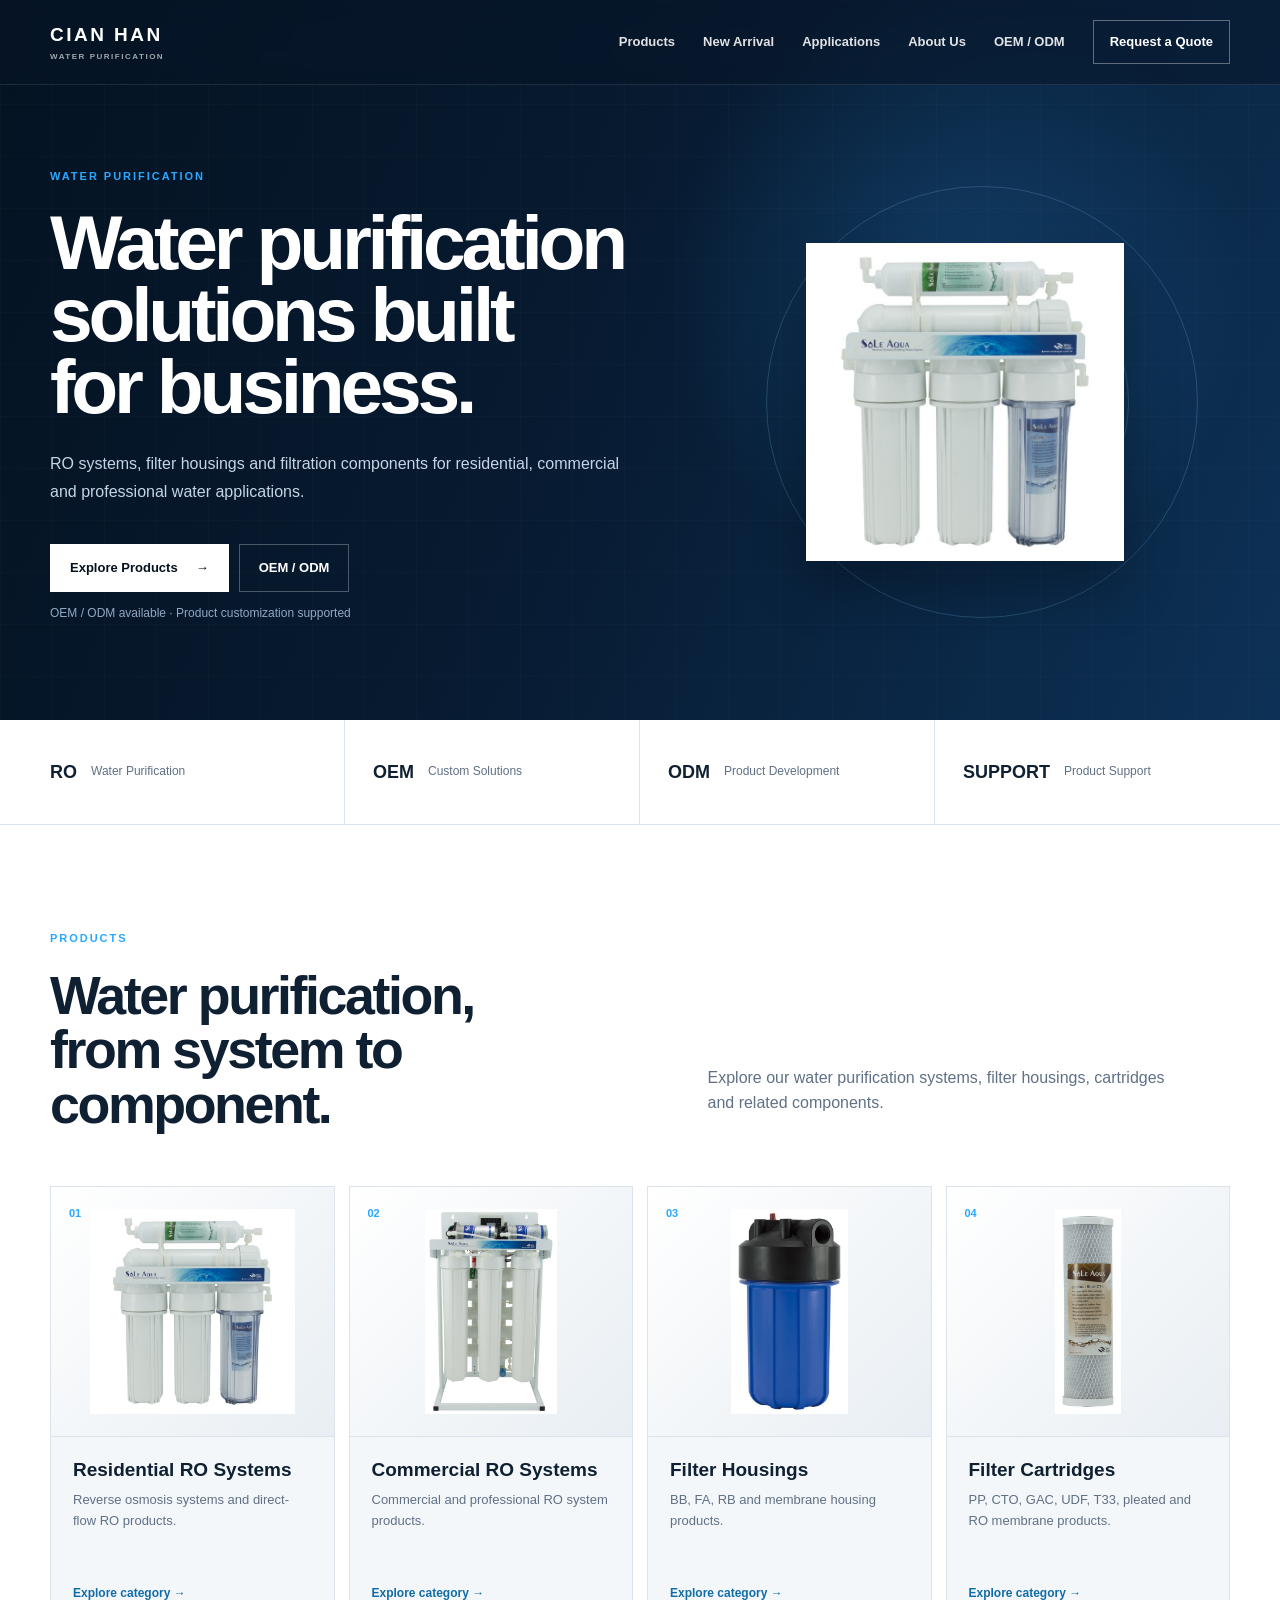
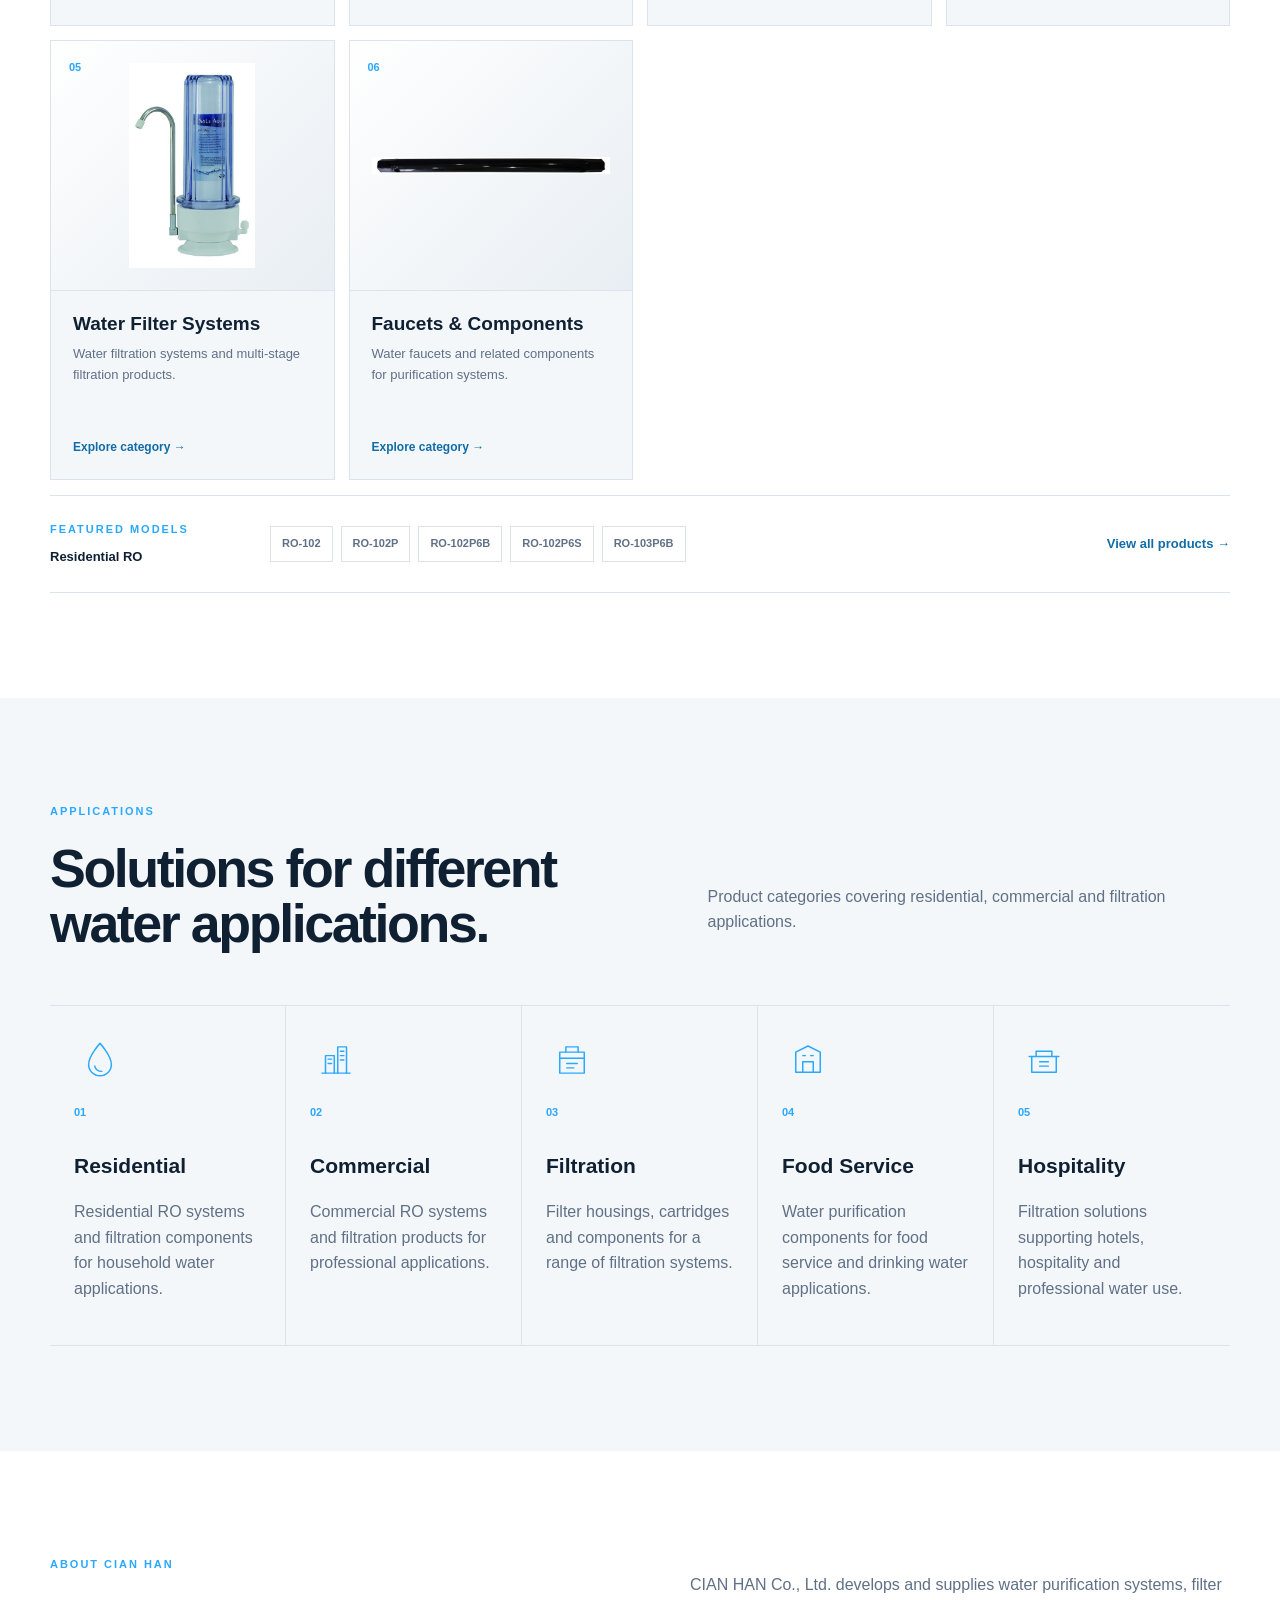
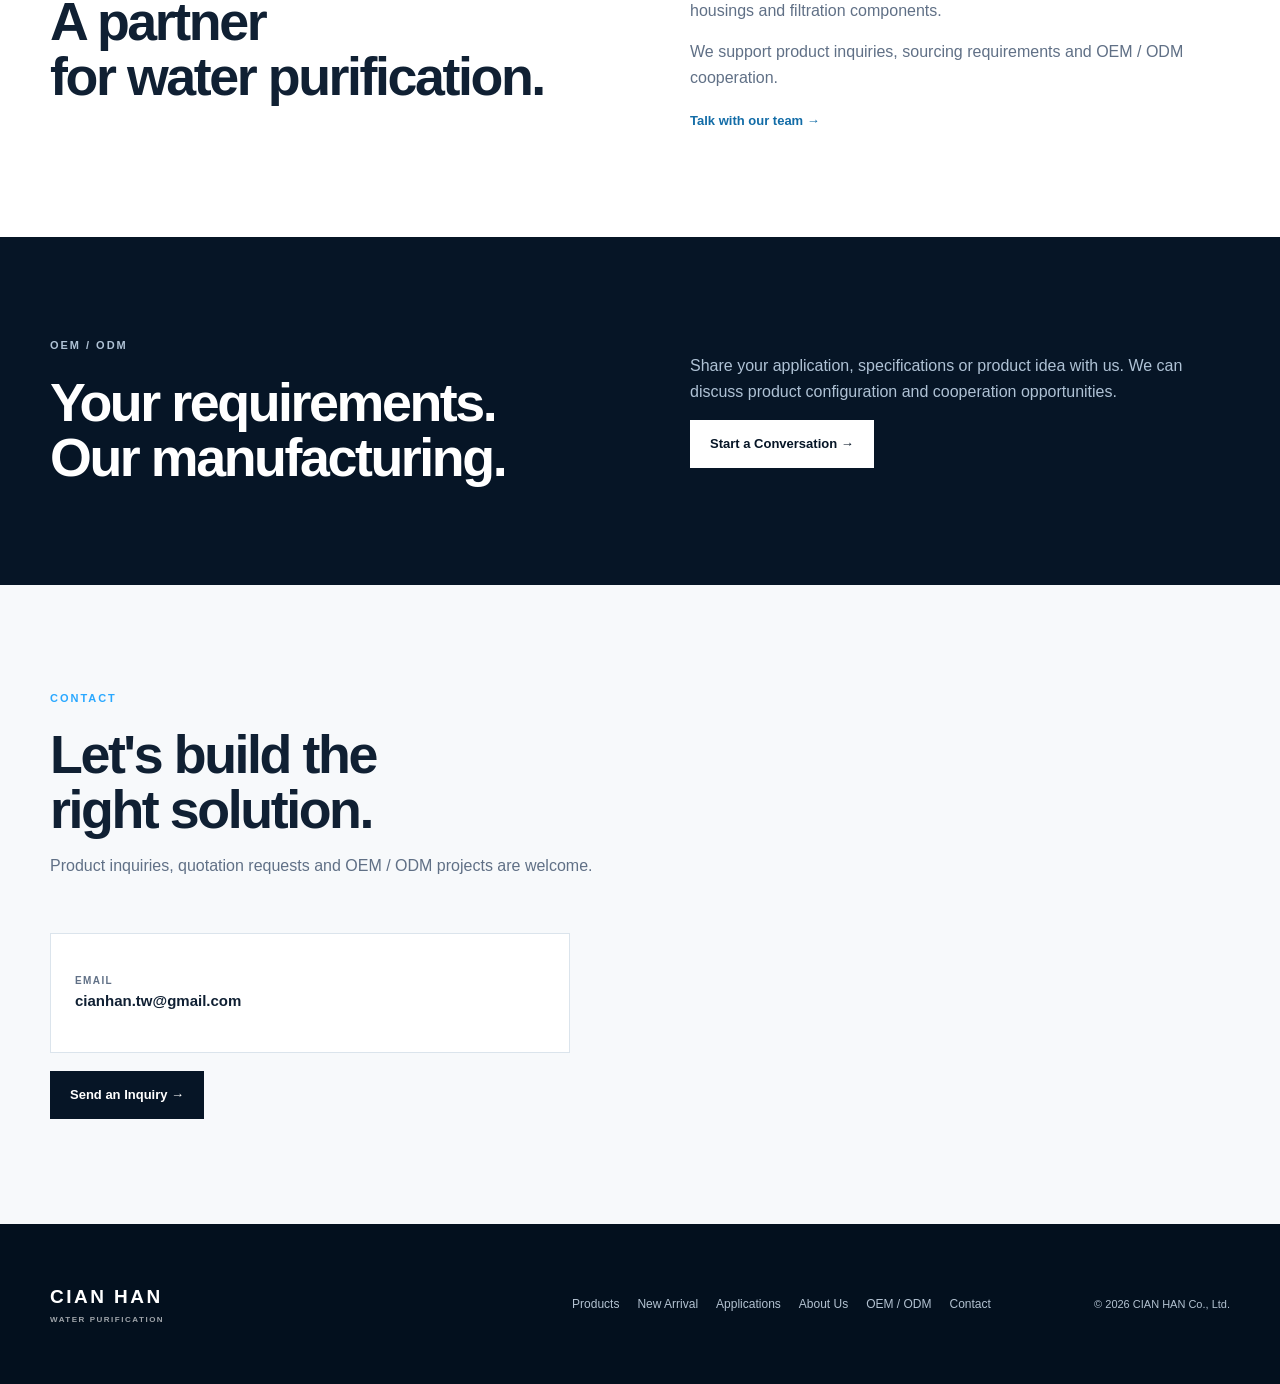
==== commit e976c784: "Add files via upload" ====
--- a/index.html
+++ b/index.html
@@ -1,7 +1,7 @@
-<!doctype html><html lang="en"><head><meta charset="utf-8"><meta name="viewport" content="width=device-width,initial-scale=1"><meta name="description" content="CIAN HAN water purification systems, filter housings, filter cartridges and OEM / ODM solutions."><title>CIAN HAN | Water Purification Solutions</title><link rel="stylesheet" href="style.css"></head><body><header class="site-header"><div class="container header-inner"><a class="brand" href="index.html"><span class="brand-main">CIAN HAN</span><span class="brand-sub">WATER PURIFICATION</span></a><button class="menu-toggle" aria-label="Open menu" aria-expanded="false"><span></span><span></span><span></span></button><nav class="site-nav"><a href="products.html">Products</a><a href="index.html#applications">Applications</a><a href="about.html">About Us</a><a href="oem.html">OEM / ODM</a><a class="nav-quote" href="contact.html">Request a Quote</a></nav></div></header><main><section class="hero"><div class="hero-grid"></div><div class="container hero-inner"><div class="hero-copy"><p class="eyebrow">WATER PURIFICATION</p><h1>Water purification<br>solutions built<br>for business.</h1><p class="hero-text">RO systems, filter housings and filtration components for residential, commercial and professional water applications.</p><div class="hero-actions"><a class="btn btn-primary" href="products.html">Explore Products <span>→</span></a><a class="btn btn-ghost" href="oem.html">OEM / ODM</a></div><p class="hero-note">OEM / ODM available · Product customization supported</p></div><div class="hero-visual"><div class="hero-product"><img src="assets/residential-ro-systems/ro-102.jpg" alt="RO-102"></div></div></div></section><section class="facts"><div class="container facts-grid"><div class="fact"><strong>RO</strong><span>Water Purification</span></div><div class="fact"><strong>OEM</strong><span>Custom Solutions</span></div><div class="fact"><strong>ODM</strong><span>Product Development</span></div><div class="fact"><strong>SUPPORT</strong><span>Product Support</span></div></div></section><section class="section"><div class="container"><div class="section-heading"><div><p class="section-label">PRODUCTS</p><h2>Water purification,<br>from system to component.</h2></div><p class="section-intro">Explore our water purification systems, filter housings, cartridges and related components.</p></div><div class="category-grid"><a class="category-card" href="products.html#residential-ro-systems"><span class="card-number">01</span><div class="image-frame"><img src="assets/residential-ro-systems/ro-102.jpg" alt="Residential RO"></div><div class="card-content"><h3>Residential RO Systems</h3><p>Reverse osmosis systems and direct-flow RO products.</p><span class="card-link">Explore category →</span></div></a><a class="category-card" href="products.html#commercial-ro-systems"><span class="card-number">02</span><div class="image-frame"><img src="assets/commercial-ro-systems/ro-400p.jpg" alt="Commercial RO"></div><div class="card-content"><h3>Commercial RO Systems</h3><p>Commercial and professional RO system products.</p><span class="card-link">Explore category →</span></div></a><a class="category-card" href="products.html#filter-housings"><span class="card-number">03</span><div class="image-frame"><img src="assets/filter-housings/filter-housing-bb10kb34.jpg" alt="Filter Housing"></div><div class="card-content"><h3>Filter Housings</h3><p>BB, FA, RB and membrane housing products.</p><span class="card-link">Explore category →</span></div></a><a class="category-card" href="products.html#filter-cartridges"><span class="card-number">04</span><div class="image-frame"><img src="assets/filter-cartridges/150721filter-cartridge-10-cto.jpg" alt="Filter Cartridge"></div><div class="card-content"><h3>Filter Cartridges</h3><p>PP, CTO, GAC, UDF, T33, pleated and RO membrane products.</p><span class="card-link">Explore category →</span></div></a><a class="category-card" href="products.html#water-filter-systems"><span class="card-number">05</span><div class="image-frame"><img src="assets/water-filter-systems/150724water-filtration-system-sw-1010-c.jpg" alt="Water Filter System"></div><div class="card-content"><h3>Water Filter Systems</h3><p>Water filtration systems and multi-stage filtration products.</p><span class="card-link">Explore category →</span></div></a><a class="category-card" href="products.html#faucets"><span class="card-number">06</span><div class="image-frame"><img src="assets/faucets/150721bk-3422.jpg" alt="Water Faucet"></div><div class="card-content"><h3>Faucets &amp; Components</h3><p>Water faucets and related components for purification systems.</p><span class="card-link">Explore category →</span></div></a></div><div class="featured"><div><p class="section-label">FEATURED MODELS</p><p class="featured-category">Residential RO</p></div><div class="model-list"><span>RO-102</span><span>RO-102P</span><span>RO-102P6B</span><span>RO-102P6S</span><span>RO-103P6B</span></div><a class="text-link" href="products.html">View all products →</a></div></div></section><section class="section applications-section" id="applications"><div class="container"><div class="section-heading"><div><p class="section-label">APPLICATIONS</p><h2>Solutions for different<br>water applications.</h2></div><p class="section-intro">Product categories covering residential, commercial and filtration applications.</p></div><div class="application-grid application-grid-5">
+<!doctype html><html lang="en"><head><meta charset="utf-8"><meta name="viewport" content="width=device-width,initial-scale=1"><meta name="description" content="CIAN HAN water purification systems, filter housings, filter cartridges and OEM / ODM solutions."><title>CIAN HAN | Water Purification Solutions</title><link rel="stylesheet" href="style.css"></head><body><header class="site-header"><div class="container header-inner"><a class="brand" href="index.html"><span class="brand-main">CIAN HAN</span><span class="brand-sub">WATER PURIFICATION</span></a><button class="menu-toggle" aria-label="Open menu" aria-expanded="false"><span></span><span></span><span></span></button><nav class="site-nav"><a href="products.html">Products</a><a href="new-arrival.html">New Arrival</a><a href="index.html#applications">Applications</a><a href="about.html">About Us</a><a href="oem.html">OEM / ODM</a><a class="nav-quote" href="contact.html">Request a Quote</a></nav></div></header><main><section class="hero"><div class="hero-grid"></div><div class="container hero-inner"><div class="hero-copy"><p class="eyebrow">WATER PURIFICATION</p><h1>Water purification<br>solutions built<br>for business.</h1><p class="hero-text">RO systems, filter housings and filtration components for residential, commercial and professional water applications.</p><div class="hero-actions"><a class="btn btn-primary" href="products.html">Explore Products <span>→</span></a><a class="btn btn-ghost" href="oem.html">OEM / ODM</a></div><p class="hero-note">OEM / ODM available · Product customization supported</p></div><div class="hero-visual"><div class="hero-product"><img src="assets/residential-ro-systems/ro-102.jpg" alt="RO-102"></div></div></div></section><section class="facts"><div class="container facts-grid"><div class="fact"><strong>RO</strong><span>Water Purification</span></div><div class="fact"><strong>OEM</strong><span>Custom Solutions</span></div><div class="fact"><strong>ODM</strong><span>Product Development</span></div><div class="fact"><strong>SUPPORT</strong><span>Product Support</span></div></div></section><section class="section"><div class="container"><div class="section-heading"><div><p class="section-label">PRODUCTS</p><h2>Water purification,<br>from system to component.</h2></div><p class="section-intro">Explore our water purification systems, filter housings, cartridges and related components.</p></div><div class="category-grid"><a class="category-card" href="products.html#residential-ro-systems"><span class="card-number">01</span><div class="image-frame"><img src="assets/residential-ro-systems/ro-102.jpg" alt="Residential RO"></div><div class="card-content"><h3>Residential RO Systems</h3><p>Reverse osmosis systems and direct-flow RO products.</p><span class="card-link">Explore category →</span></div></a><a class="category-card" href="products.html#commercial-ro-systems"><span class="card-number">02</span><div class="image-frame"><img src="assets/commercial-ro-systems/ro-400p.jpg" alt="Commercial RO"></div><div class="card-content"><h3>Commercial RO Systems</h3><p>Commercial and professional RO system products.</p><span class="card-link">Explore category →</span></div></a><a class="category-card" href="products.html#filter-housings"><span class="card-number">03</span><div class="image-frame"><img src="assets/filter-housings/filter-housing-bb10kb34.jpg" alt="Filter Housing"></div><div class="card-content"><h3>Filter Housings</h3><p>BB, FA, RB and membrane housing products.</p><span class="card-link">Explore category →</span></div></a><a class="category-card" href="products.html#filter-cartridges"><span class="card-number">04</span><div class="image-frame"><img src="assets/filter-cartridges/150721filter-cartridge-10-cto.jpg" alt="Filter Cartridge"></div><div class="card-content"><h3>Filter Cartridges</h3><p>PP, CTO, GAC, UDF, T33, pleated and RO membrane products.</p><span class="card-link">Explore category →</span></div></a><a class="category-card" href="products.html#water-filter-systems"><span class="card-number">05</span><div class="image-frame"><img src="assets/water-filter-systems/150724water-filtration-system-sw-1010-c.jpg" alt="Water Filter System"></div><div class="card-content"><h3>Water Filter Systems</h3><p>Water filtration systems and multi-stage filtration products.</p><span class="card-link">Explore category →</span></div></a><a class="category-card" href="products.html#faucets"><span class="card-number">06</span><div class="image-frame"><img src="assets/faucets/150721bk-3422.jpg" alt="Water Faucet"></div><div class="card-content"><h3>Faucets &amp; Components</h3><p>Water faucets and related components for purification systems.</p><span class="card-link">Explore category →</span></div></a></div><div class="featured"><div><p class="section-label">FEATURED MODELS</p><p class="featured-category">Residential RO</p></div><div class="model-list"><span>RO-102</span><span>RO-102P</span><span>RO-102P6B</span><span>RO-102P6S</span><span>RO-103P6B</span></div><a class="text-link" href="products.html">View all products →</a></div></div></section><section class="section applications-section" id="applications"><div class="container"><div class="section-heading"><div><p class="section-label">APPLICATIONS</p><h2>Solutions for different<br>water applications.</h2></div><p class="section-intro">Product categories covering residential, commercial and filtration applications.</p></div><div class="application-grid application-grid-5">
 <article class="application-card"><div class="simple-icon"><svg viewBox="0 0 48 48"><path d="M24 5S11 19 11 29a13 13 0 0 0 26 0C37 19 24 5 24 5Z"/><path d="M18 31c1 4 4 6 8 6"/></svg></div><span>01</span><h3>Residential</h3><p>Residential RO systems and filtration components for household water applications.</p></article>
 <article class="application-card"><div class="simple-icon"><svg viewBox="0 0 48 48"><path d="M8 39h32"/><path d="M12 39V19h10v20M26 39V9h10v30"/><path d="M15 23h4M15 28h4M29 14h4M29 19h4M29 24h4"/></svg></div><span>02</span><h3>Commercial</h3><p>Commercial RO systems and filtration products for professional applications.</p></article>
 <article class="application-card"><div class="simple-icon"><svg viewBox="0 0 48 48"><path d="M10 15h28v24H10z"/><path d="M10 22h28M17 15V9h14v6M18 28h12M18 33h8"/></svg></div><span>03</span><h3>Filtration</h3><p>Filter housings, cartridges and components for a range of filtration systems.</p></article>
 <article class="application-card"><div class="simple-icon"><svg viewBox="0 0 48 48"><path d="M10 38V15l14-7 14 7v23H10Z"/><path d="M18 38V26h12v12M18 19h3M27 19h3"/></svg></div><span>04</span><h3>Food Service</h3><p>Water purification components for food service and drinking water applications.</p></article>
 <article class="application-card"><div class="simple-icon"><svg viewBox="0 0 48 48"><path d="M7 20h34M10 20v18h28V20M15 20v-6h18v6M19 26h10M19 31h10"/></svg></div><span>05</span><h3>Hospitality</h3><p>Filtration solutions supporting hotels, hospitality and professional water use.</p></article>
-</div></div></section><section class="section" id="about"><div class="container split-section"><div><p class="section-label">ABOUT CIAN HAN</p><h2>A partner<br>for water purification.</h2></div><div class="split-copy"><p>CIAN HAN Co., Ltd. develops and supplies water purification systems, filter housings and filtration components.</p><p>We support product inquiries, sourcing requirements and OEM / ODM cooperation.</p><a class="text-link" href="#contact">Talk with our team →</a></div></div></section><section class="oem-section" id="oem"><div class="container oem-inner"><div><p class="section-label">OEM / ODM</p><h2>Your requirements.<br>Our manufacturing.</h2></div><div><p>Share your application, specifications or product idea with us. We can discuss product configuration and cooperation opportunities.</p><a class="btn btn-light" href="#contact">Start a Conversation →</a></div></div></section><section class="section contact-section" id="contact"><div class="container"><div class="contact-heading"><p class="section-label">CONTACT</p><h2>Let's build the<br>right solution.</h2><p>Product inquiries, quotation requests and OEM / ODM projects are welcome.</p></div><div class="contact-grid"><a class="contact-item" href="mailto:cianhan.tw@gmail.com"><span>EMAIL</span><strong>cianhan.tw@gmail.com</strong></a></div><a class="btn contact-button" href="mailto:cianhan.tw@gmail.com?subject=CIAN%20HAN%20Product%20Inquiry">Send an Inquiry →</a></div></section></main><footer class="site-footer"><div class="container footer-inner"><a class="brand footer-brand" href="index.html"><span class="brand-main">CIAN HAN</span><span class="brand-sub">WATER PURIFICATION</span></a><div class="footer-links"><a href="products.html">Products</a><a href="index.html#applications">Applications</a><a href="about.html">About Us</a><a href="oem.html">OEM / ODM</a><a href="contact.html">Contact</a></div><p>© 2026 CIAN HAN Co., Ltd.</p></div></footer><script src="products-data.js"></script><script src="script.js"></script></body></html>+</div></div></section><section class="section" id="about"><div class="container split-section"><div><p class="section-label">ABOUT CIAN HAN</p><h2>A partner<br>for water purification.</h2></div><div class="split-copy"><p>CIAN HAN Co., Ltd. develops and supplies water purification systems, filter housings and filtration components.</p><p>We support product inquiries, sourcing requirements and OEM / ODM cooperation.</p><a class="text-link" href="#contact">Talk with our team →</a></div></div></section><section class="oem-section" id="oem"><div class="container oem-inner"><div><p class="section-label">OEM / ODM</p><h2>Your requirements.<br>Our manufacturing.</h2></div><div><p>Share your application, specifications or product idea with us. We can discuss product configuration and cooperation opportunities.</p><a class="btn btn-light" href="#contact">Start a Conversation →</a></div></div></section><section class="section contact-section" id="contact"><div class="container"><div class="contact-heading"><p class="section-label">CONTACT</p><h2>Let's build the<br>right solution.</h2><p>Product inquiries, quotation requests and OEM / ODM projects are welcome.</p></div><div class="contact-grid"><a class="contact-item" href="mailto:cianhan.tw@gmail.com"><span>EMAIL</span><strong>cianhan.tw@gmail.com</strong></a></div><a class="btn contact-button" href="mailto:cianhan.tw@gmail.com?subject=CIAN%20HAN%20Product%20Inquiry">Send an Inquiry →</a></div></section></main><footer class="site-footer"><div class="container footer-inner"><a class="brand footer-brand" href="index.html"><span class="brand-main">CIAN HAN</span><span class="brand-sub">WATER PURIFICATION</span></a><div class="footer-links"><a href="products.html">Products</a><a href="new-arrival.html">New Arrival</a><a href="index.html#applications">Applications</a><a href="about.html">About Us</a><a href="oem.html">OEM / ODM</a><a href="contact.html">Contact</a></div><p>© 2026 CIAN HAN Co., Ltd.</p></div></footer><script src="products-data.js"></script><script src="script.js"></script></body></html>
--- a/style.css
+++ b/style.css
@@ -11,3 +11,44 @@
 .application-grid-5 .application-card h3{font-size:21px}
 @media(max-width:1180px){.application-grid-5{grid-template-columns:repeat(3,1fr)}}
 @media(max-width:720px){.application-grid-5{grid-template-columns:1fr}}
+
+/* Company & Manufacturing network */
+.network-grid{display:grid;grid-template-columns:repeat(2,minmax(0,1fr));gap:1px;background:var(--line,#d9dee5);border:1px solid var(--line,#d9dee5);margin-top:38px}
+.network-card{background:#fff;padding:42px 38px;min-height:245px}
+.network-number{font-size:.78rem;letter-spacing:.16em;font-weight:700;margin-bottom:22px;color:#64748b}
+.network-label{font-size:.72rem;letter-spacing:.16em;font-weight:700;color:#64748b;margin:0 0 10px}
+.network-card h3{font-size:1.35rem;margin:0 0 14px}
+.network-card p:last-child{max-width:560px;margin:0;color:#596574;line-height:1.75}
+@media(max-width:760px){.network-grid{grid-template-columns:1fr}.network-card{padding:32px 26px;min-height:auto}}
+
+.new-arrival-hero{background:linear-gradient(112deg,#041322,#0d3156)}
+.new-arrival-grid{display:grid;grid-template-columns:repeat(3,1fr);gap:16px}
+.new-arrival-card{min-height:430px;border:1px solid var(--line);background:#fff;display:flex;flex-direction:column;position:relative;overflow:hidden;transition:.2s}
+.new-arrival-card:hover{transform:translateY(-4px);border-color:#9eb5c9}
+.new-arrival-badge{position:absolute;top:18px;right:18px;padding:6px 9px;background:var(--navy);color:#fff;font-size:9px;font-weight:800;letter-spacing:.13em}
+.new-arrival-placeholder-icon{height:250px;background:linear-gradient(135deg,#f7fafc,#e8eef3);display:flex;align-items:center;justify-content:center;border-bottom:1px solid var(--line);color:#8fa9bb}
+.new-arrival-placeholder-icon svg{width:56px;height:56px;fill:none;stroke:currentColor;stroke-width:1.5;stroke-linecap:round;stroke-linejoin:round}
+.new-arrival-card>div:last-child{padding:25px}.new-arrival-card h3{margin:6px 0 10px;font-size:24px}.new-arrival-card p:not(.product-code){margin:0;color:var(--muted);font-size:13px}.new-arrival-cta{display:flex;align-items:center;justify-content:space-between;gap:40px;padding:42px;background:#fff;border:1px solid var(--line)}
+.new-arrival-cta h3{margin:7px 0 10px;font-size:28px;letter-spacing:-.03em}.new-arrival-cta p{margin:0;color:var(--muted);max-width:650px}.new-arrival-cta-label{color:var(--blue);font-size:10px;font-weight:800;letter-spacing:.16em}
+@media(max-width:980px){.new-arrival-grid{grid-template-columns:1fr 1fr}.new-arrival-cta{flex-direction:column;align-items:flex-start}}
+@media(max-width:720px){.new-arrival-grid{grid-template-columns:1fr}.new-arrival-cta{padding:28px}.new-arrival-cta h3{font-size:24px}}
+
+/* New Arrival — V9.9 */
+.new-arrival-products{padding-top:96px}
+.arrival-feature{display:grid;grid-template-columns:minmax(0,1.05fr) minmax(360px,.95fr);gap:64px;align-items:center;margin-top:72px;padding:34px;border:1px solid var(--line);background:#fff;border-radius:4px;box-shadow:0 16px 40px rgba(6,21,38,.05)}
+.arrival-feature-reverse{grid-template-columns:minmax(360px,.95fr) minmax(0,1.05fr)}
+.arrival-feature-reverse .arrival-image-wrap{order:2}.arrival-feature-reverse .arrival-content{order:1}
+.arrival-image-wrap{position:relative;min-height:480px;background:#eef0ef;display:flex;align-items:center;justify-content:center;overflow:hidden;border-radius:2px}
+.arrival-image-wrap img{display:block;width:100%;height:100%;max-height:560px;object-fit:contain}
+.arrival-feature:first-of-type .arrival-image-wrap{background:#0f1214}
+.arrival-feature:nth-of-type(3) .arrival-image-wrap{background:#15191b;padding:22px}
+.new-arrival-badge{position:absolute;left:20px;top:20px;z-index:2;padding:7px 12px;background:#8bd52b;color:#0c1113;font-size:11px;font-weight:800;letter-spacing:.14em}
+.arrival-content{padding:18px 20px}
+.arrival-content h3{font-size:42px;line-height:1.05;margin:8px 0 20px;letter-spacing:-.03em}
+.arrival-lead{font-size:17px;line-height:1.75;color:var(--muted);max-width:560px}
+.arrival-specs{margin:34px 0 30px;border-top:1px solid var(--line)}
+.arrival-specs div{display:flex;justify-content:space-between;gap:24px;padding:15px 0;border-bottom:1px solid var(--line)}
+.arrival-specs span{color:var(--muted);font-size:13px}.arrival-specs strong{color:var(--ink);font-size:14px;text-align:right;font-weight:600}
+.arrival-actions{padding-top:4px}
+@media(max-width:900px){.arrival-feature,.arrival-feature-reverse{grid-template-columns:1fr;gap:28px;padding:20px;margin-top:46px}.arrival-feature-reverse .arrival-image-wrap,.arrival-feature-reverse .arrival-content{order:initial}.arrival-image-wrap{min-height:360px}.arrival-content{padding:8px 4px}.arrival-content h3{font-size:34px}}
+@media(max-width:560px){.arrival-image-wrap{min-height:280px}.arrival-content h3{font-size:29px}.arrival-lead{font-size:15px}.arrival-specs div{display:block}.arrival-specs strong{display:block;text-align:left;margin-top:5px}.new-arrival-products{padding-top:70px}}
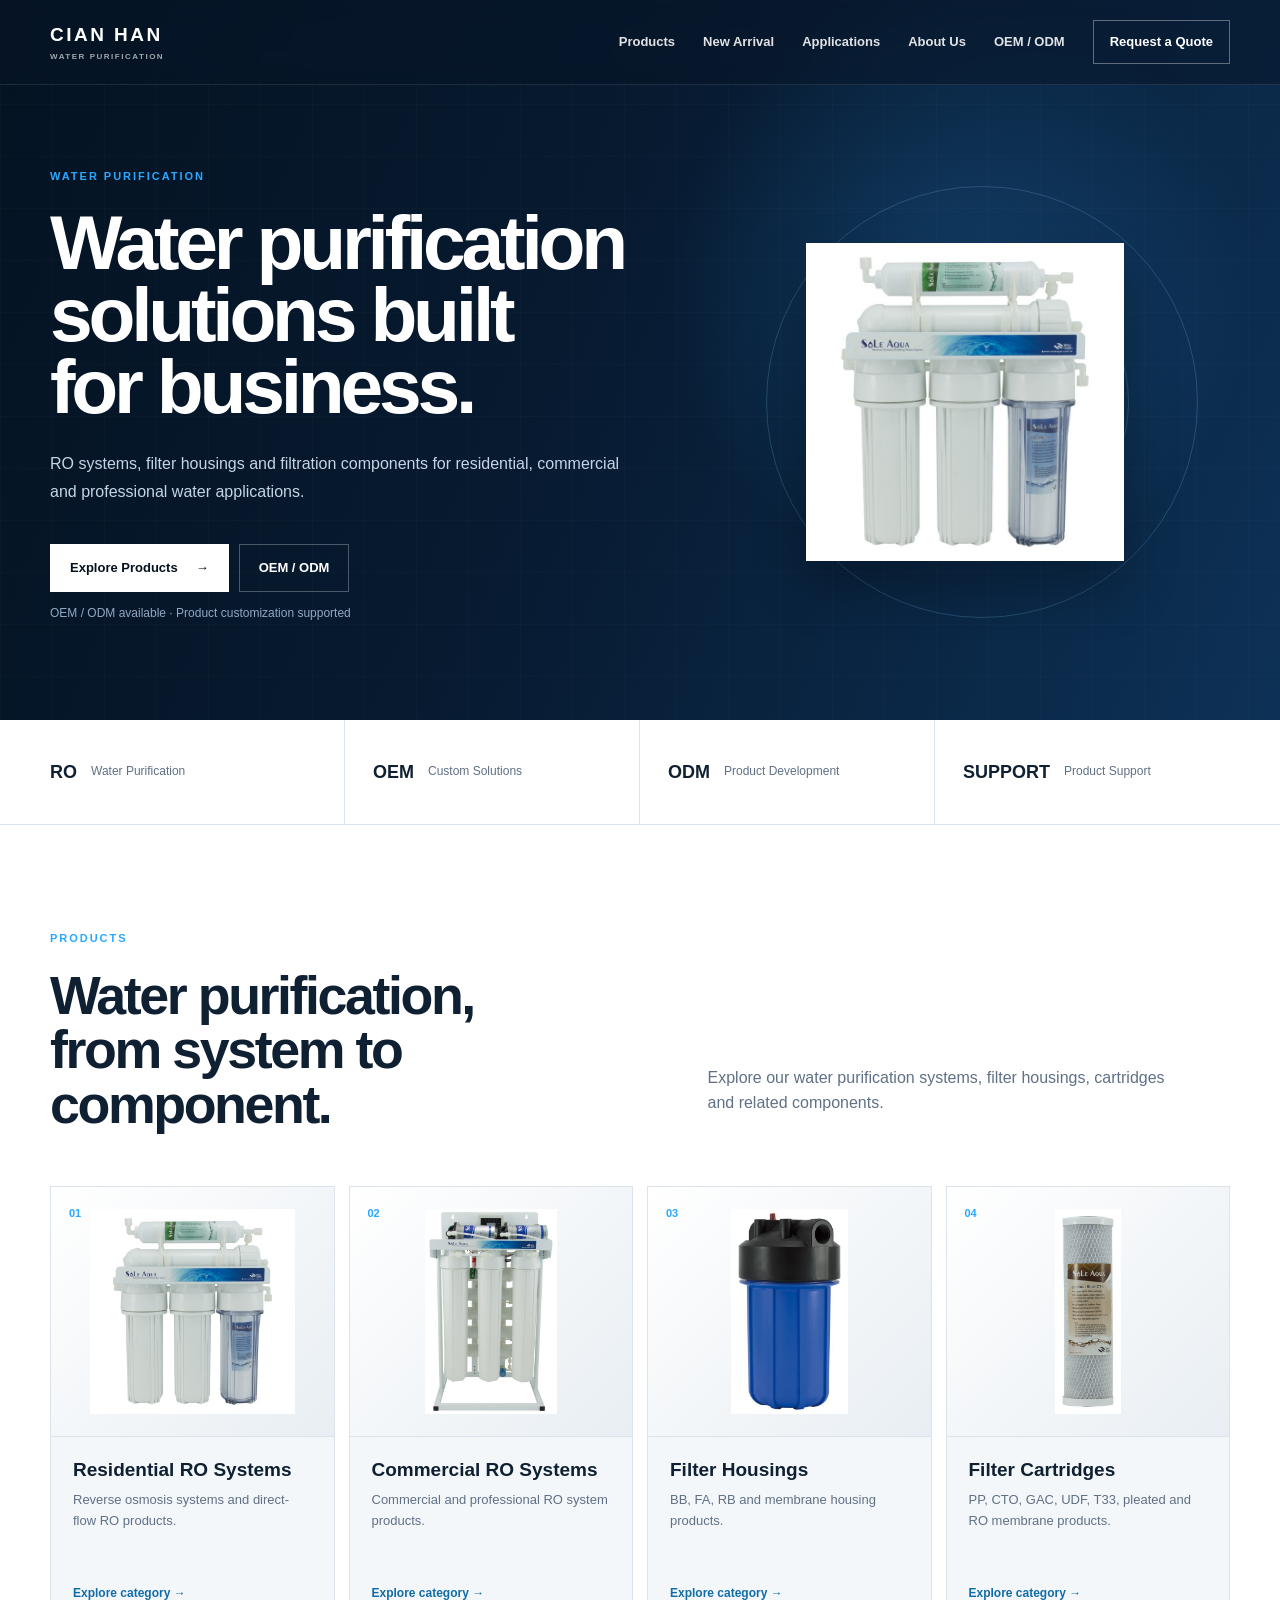
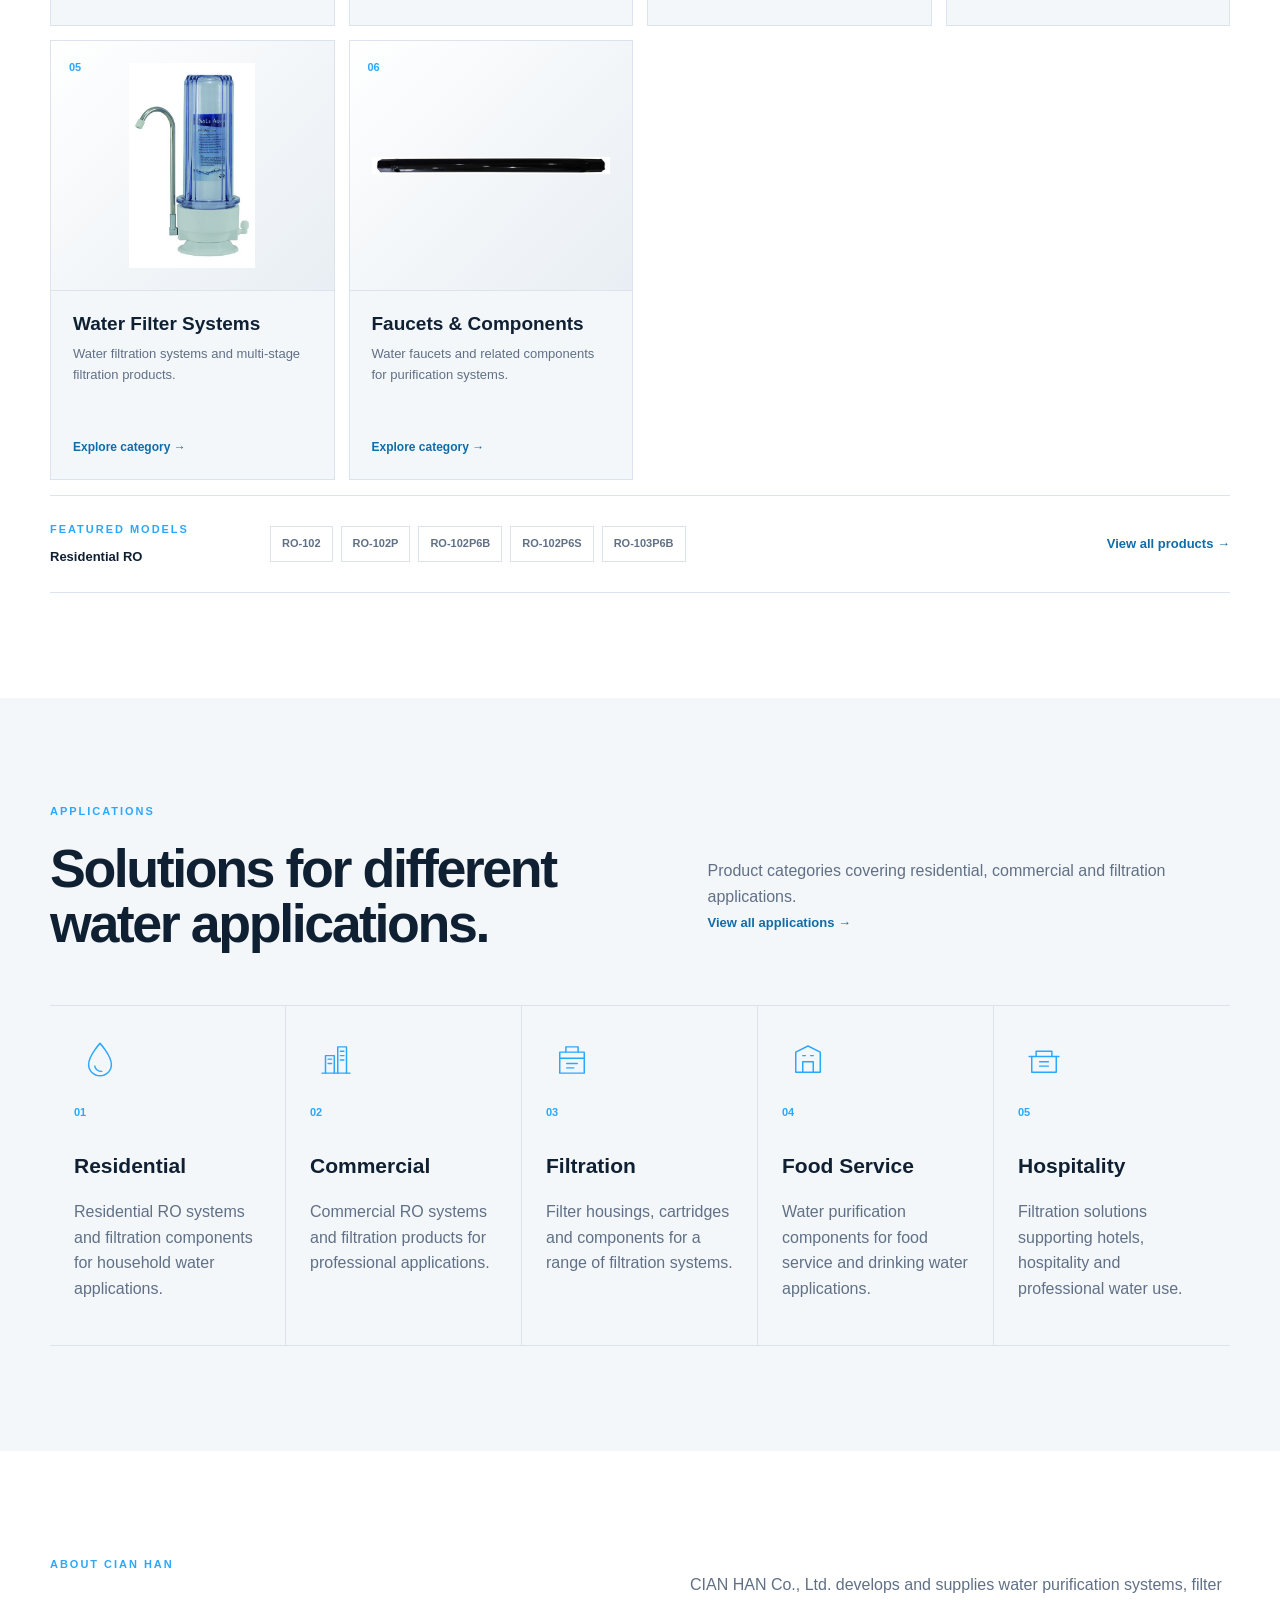
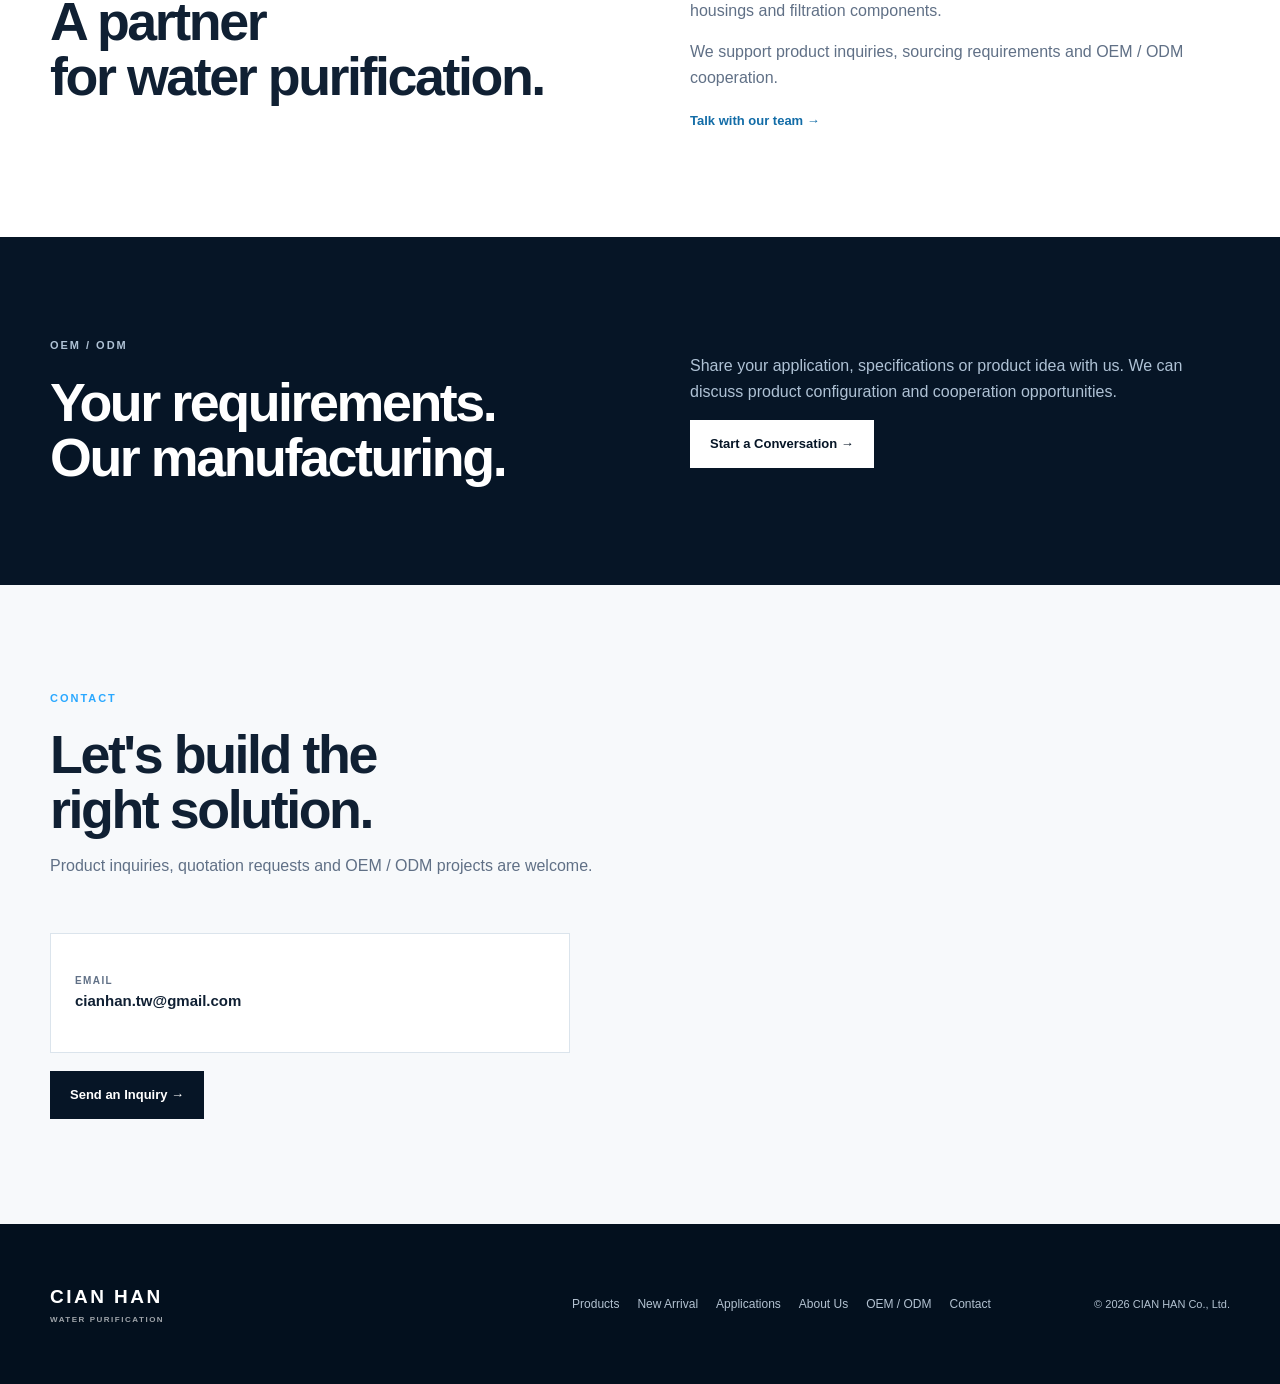
==== commit 215f729d: "Add files via upload" ====
--- a/index.html
+++ b/index.html
@@ -1,7 +1,7 @@
-<!doctype html><html lang="en"><head><meta charset="utf-8"><meta name="viewport" content="width=device-width,initial-scale=1"><meta name="description" content="CIAN HAN water purification systems, filter housings, filter cartridges and OEM / ODM solutions."><title>CIAN HAN | Water Purification Solutions</title><link rel="stylesheet" href="style.css"></head><body><header class="site-header"><div class="container header-inner"><a class="brand" href="index.html"><span class="brand-main">CIAN HAN</span><span class="brand-sub">WATER PURIFICATION</span></a><button class="menu-toggle" aria-label="Open menu" aria-expanded="false"><span></span><span></span><span></span></button><nav class="site-nav"><a href="products.html">Products</a><a href="new-arrival.html">New Arrival</a><a href="index.html#applications">Applications</a><a href="about.html">About Us</a><a href="oem.html">OEM / ODM</a><a class="nav-quote" href="contact.html">Request a Quote</a></nav></div></header><main><section class="hero"><div class="hero-grid"></div><div class="container hero-inner"><div class="hero-copy"><p class="eyebrow">WATER PURIFICATION</p><h1>Water purification<br>solutions built<br>for business.</h1><p class="hero-text">RO systems, filter housings and filtration components for residential, commercial and professional water applications.</p><div class="hero-actions"><a class="btn btn-primary" href="products.html">Explore Products <span>→</span></a><a class="btn btn-ghost" href="oem.html">OEM / ODM</a></div><p class="hero-note">OEM / ODM available · Product customization supported</p></div><div class="hero-visual"><div class="hero-product"><img src="assets/residential-ro-systems/ro-102.jpg" alt="RO-102"></div></div></div></section><section class="facts"><div class="container facts-grid"><div class="fact"><strong>RO</strong><span>Water Purification</span></div><div class="fact"><strong>OEM</strong><span>Custom Solutions</span></div><div class="fact"><strong>ODM</strong><span>Product Development</span></div><div class="fact"><strong>SUPPORT</strong><span>Product Support</span></div></div></section><section class="section"><div class="container"><div class="section-heading"><div><p class="section-label">PRODUCTS</p><h2>Water purification,<br>from system to component.</h2></div><p class="section-intro">Explore our water purification systems, filter housings, cartridges and related components.</p></div><div class="category-grid"><a class="category-card" href="products.html#residential-ro-systems"><span class="card-number">01</span><div class="image-frame"><img src="assets/residential-ro-systems/ro-102.jpg" alt="Residential RO"></div><div class="card-content"><h3>Residential RO Systems</h3><p>Reverse osmosis systems and direct-flow RO products.</p><span class="card-link">Explore category →</span></div></a><a class="category-card" href="products.html#commercial-ro-systems"><span class="card-number">02</span><div class="image-frame"><img src="assets/commercial-ro-systems/ro-400p.jpg" alt="Commercial RO"></div><div class="card-content"><h3>Commercial RO Systems</h3><p>Commercial and professional RO system products.</p><span class="card-link">Explore category →</span></div></a><a class="category-card" href="products.html#filter-housings"><span class="card-number">03</span><div class="image-frame"><img src="assets/filter-housings/filter-housing-bb10kb34.jpg" alt="Filter Housing"></div><div class="card-content"><h3>Filter Housings</h3><p>BB, FA, RB and membrane housing products.</p><span class="card-link">Explore category →</span></div></a><a class="category-card" href="products.html#filter-cartridges"><span class="card-number">04</span><div class="image-frame"><img src="assets/filter-cartridges/150721filter-cartridge-10-cto.jpg" alt="Filter Cartridge"></div><div class="card-content"><h3>Filter Cartridges</h3><p>PP, CTO, GAC, UDF, T33, pleated and RO membrane products.</p><span class="card-link">Explore category →</span></div></a><a class="category-card" href="products.html#water-filter-systems"><span class="card-number">05</span><div class="image-frame"><img src="assets/water-filter-systems/150724water-filtration-system-sw-1010-c.jpg" alt="Water Filter System"></div><div class="card-content"><h3>Water Filter Systems</h3><p>Water filtration systems and multi-stage filtration products.</p><span class="card-link">Explore category →</span></div></a><a class="category-card" href="products.html#faucets"><span class="card-number">06</span><div class="image-frame"><img src="assets/faucets/150721bk-3422.jpg" alt="Water Faucet"></div><div class="card-content"><h3>Faucets &amp; Components</h3><p>Water faucets and related components for purification systems.</p><span class="card-link">Explore category →</span></div></a></div><div class="featured"><div><p class="section-label">FEATURED MODELS</p><p class="featured-category">Residential RO</p></div><div class="model-list"><span>RO-102</span><span>RO-102P</span><span>RO-102P6B</span><span>RO-102P6S</span><span>RO-103P6B</span></div><a class="text-link" href="products.html">View all products →</a></div></div></section><section class="section applications-section" id="applications"><div class="container"><div class="section-heading"><div><p class="section-label">APPLICATIONS</p><h2>Solutions for different<br>water applications.</h2></div><p class="section-intro">Product categories covering residential, commercial and filtration applications.</p></div><div class="application-grid application-grid-5">
+<!doctype html><html lang="en"><head><meta charset="utf-8"><meta name="viewport" content="width=device-width,initial-scale=1"><meta name="description" content="CIAN HAN water purification systems, filter housings, filter cartridges and OEM / ODM solutions."><title>CIAN HAN | Water Purification Solutions</title><link rel="icon" href="data:image/svg+xml,%3Csvg xmlns='http://www.w3.org/2000/svg' viewBox='0 0 48 48'%3E%3Crect width='48' height='48' rx='8' fill='%23061526'/%3E%3Cpath d='M24 8S13 20 13 28a11 11 0 0 0 22 0C35 20 24 8 24 8Z' fill='%232aa8ff'/%3E%3C/svg%3E"><meta name="theme-color" content="#061526"><link rel="stylesheet" href="style.css"></head><body><a class="skip-link" href="#main">Skip to content</a><header class="site-header"><div class="container header-inner"><a class="brand" href="index.html"><span class="brand-main">CIAN HAN</span><span class="brand-sub">WATER PURIFICATION</span></a><button class="menu-toggle" aria-label="Open menu" aria-expanded="false"><span></span><span></span><span></span></button><nav class="site-nav"><a href="products.html">Products</a><a href="new-arrival.html">New Arrival</a><a href="applications.html">Applications</a><a href="about.html">About Us</a><a href="oem.html">OEM / ODM</a><a class="nav-quote" href="contact.html">Request a Quote</a></nav></div></header><main id="main"><section class="hero"><div class="hero-grid"></div><div class="container hero-inner"><div class="hero-copy"><p class="eyebrow">WATER PURIFICATION</p><h1>Water purification<br>solutions built<br>for business.</h1><p class="hero-text">RO systems, filter housings and filtration components for residential, commercial and professional water applications.</p><div class="hero-actions"><a class="btn btn-primary" href="products.html">Explore Products <span>→</span></a><a class="btn btn-ghost" href="oem.html">OEM / ODM</a></div><p class="hero-note">OEM / ODM available · Product customization supported</p></div><div class="hero-visual"><div class="hero-product"><img src="assets/residential-ro-systems/ro-102.jpg" alt="RO-102"></div></div></div></section><section class="facts"><div class="container facts-grid"><div class="fact"><strong>RO</strong><span>Water Purification</span></div><div class="fact"><strong>OEM</strong><span>Custom Solutions</span></div><div class="fact"><strong>ODM</strong><span>Product Development</span></div><div class="fact"><strong>SUPPORT</strong><span>Product Support</span></div></div></section><section class="section"><div class="container"><div class="section-heading"><div><p class="section-label">PRODUCTS</p><h2>Water purification,<br>from system to component.</h2></div><p class="section-intro">Explore our water purification systems, filter housings, cartridges and related components.</p></div><div class="category-grid"><a class="category-card" href="products.html#residential-ro-systems"><span class="card-number">01</span><div class="image-frame"><img src="assets/residential-ro-systems/ro-102.jpg" alt="Residential RO"></div><div class="card-content"><h3>Residential RO Systems</h3><p>Reverse osmosis systems and direct-flow RO products.</p><span class="card-link">Explore category →</span></div></a><a class="category-card" href="products.html#commercial-ro-systems"><span class="card-number">02</span><div class="image-frame"><img src="assets/commercial-ro-systems/ro-400p.jpg" alt="Commercial RO"></div><div class="card-content"><h3>Commercial RO Systems</h3><p>Commercial and professional RO system products.</p><span class="card-link">Explore category →</span></div></a><a class="category-card" href="products.html#filter-housings"><span class="card-number">03</span><div class="image-frame"><img src="assets/filter-housings/filter-housing-bb10kb34.jpg" alt="Filter Housing"></div><div class="card-content"><h3>Filter Housings</h3><p>BB, FA, RB and membrane housing products.</p><span class="card-link">Explore category →</span></div></a><a class="category-card" href="products.html#filter-cartridges"><span class="card-number">04</span><div class="image-frame"><img src="assets/filter-cartridges/150721filter-cartridge-10-cto.jpg" alt="Filter Cartridge"></div><div class="card-content"><h3>Filter Cartridges</h3><p>PP, CTO, GAC, UDF, T33, pleated and RO membrane products.</p><span class="card-link">Explore category →</span></div></a><a class="category-card" href="products.html#water-filter-systems"><span class="card-number">05</span><div class="image-frame"><img src="assets/water-filter-systems/150724water-filtration-system-sw-1010-c.jpg" alt="Water Filter System"></div><div class="card-content"><h3>Water Filter Systems</h3><p>Water filtration systems and multi-stage filtration products.</p><span class="card-link">Explore category →</span></div></a><a class="category-card" href="products.html#faucets"><span class="card-number">06</span><div class="image-frame"><img src="assets/faucets/150721bk-3422.jpg" alt="Water Faucet"></div><div class="card-content"><h3>Faucets &amp; Components</h3><p>Water faucets and related components for purification systems.</p><span class="card-link">Explore category →</span></div></a></div><div class="featured"><div><p class="section-label">FEATURED MODELS</p><p class="featured-category">Residential RO</p></div><div class="model-list"><span>RO-102</span><span>RO-102P</span><span>RO-102P6B</span><span>RO-102P6S</span><span>RO-103P6B</span></div><a class="text-link" href="products.html">View all products →</a></div></div></section><section class="section applications-section" id="applications"><div class="container"><div class="section-heading"><div><p class="section-label">APPLICATIONS</p><h2>Solutions for different<br>water applications.</h2></div><p class="section-intro">Product categories covering residential, commercial and filtration applications.<br><a class="text-link" href="applications.html">View all applications →</a></p></div><div class="application-grid application-grid-5">
 <article class="application-card"><div class="simple-icon"><svg viewBox="0 0 48 48"><path d="M24 5S11 19 11 29a13 13 0 0 0 26 0C37 19 24 5 24 5Z"/><path d="M18 31c1 4 4 6 8 6"/></svg></div><span>01</span><h3>Residential</h3><p>Residential RO systems and filtration components for household water applications.</p></article>
 <article class="application-card"><div class="simple-icon"><svg viewBox="0 0 48 48"><path d="M8 39h32"/><path d="M12 39V19h10v20M26 39V9h10v30"/><path d="M15 23h4M15 28h4M29 14h4M29 19h4M29 24h4"/></svg></div><span>02</span><h3>Commercial</h3><p>Commercial RO systems and filtration products for professional applications.</p></article>
 <article class="application-card"><div class="simple-icon"><svg viewBox="0 0 48 48"><path d="M10 15h28v24H10z"/><path d="M10 22h28M17 15V9h14v6M18 28h12M18 33h8"/></svg></div><span>03</span><h3>Filtration</h3><p>Filter housings, cartridges and components for a range of filtration systems.</p></article>
 <article class="application-card"><div class="simple-icon"><svg viewBox="0 0 48 48"><path d="M10 38V15l14-7 14 7v23H10Z"/><path d="M18 38V26h12v12M18 19h3M27 19h3"/></svg></div><span>04</span><h3>Food Service</h3><p>Water purification components for food service and drinking water applications.</p></article>
 <article class="application-card"><div class="simple-icon"><svg viewBox="0 0 48 48"><path d="M7 20h34M10 20v18h28V20M15 20v-6h18v6M19 26h10M19 31h10"/></svg></div><span>05</span><h3>Hospitality</h3><p>Filtration solutions supporting hotels, hospitality and professional water use.</p></article>
-</div></div></section><section class="section" id="about"><div class="container split-section"><div><p class="section-label">ABOUT CIAN HAN</p><h2>A partner<br>for water purification.</h2></div><div class="split-copy"><p>CIAN HAN Co., Ltd. develops and supplies water purification systems, filter housings and filtration components.</p><p>We support product inquiries, sourcing requirements and OEM / ODM cooperation.</p><a class="text-link" href="#contact">Talk with our team →</a></div></div></section><section class="oem-section" id="oem"><div class="container oem-inner"><div><p class="section-label">OEM / ODM</p><h2>Your requirements.<br>Our manufacturing.</h2></div><div><p>Share your application, specifications or product idea with us. We can discuss product configuration and cooperation opportunities.</p><a class="btn btn-light" href="#contact">Start a Conversation →</a></div></div></section><section class="section contact-section" id="contact"><div class="container"><div class="contact-heading"><p class="section-label">CONTACT</p><h2>Let's build the<br>right solution.</h2><p>Product inquiries, quotation requests and OEM / ODM projects are welcome.</p></div><div class="contact-grid"><a class="contact-item" href="mailto:cianhan.tw@gmail.com"><span>EMAIL</span><strong>cianhan.tw@gmail.com</strong></a></div><a class="btn contact-button" href="mailto:cianhan.tw@gmail.com?subject=CIAN%20HAN%20Product%20Inquiry">Send an Inquiry →</a></div></section></main><footer class="site-footer"><div class="container footer-inner"><a class="brand footer-brand" href="index.html"><span class="brand-main">CIAN HAN</span><span class="brand-sub">WATER PURIFICATION</span></a><div class="footer-links"><a href="products.html">Products</a><a href="new-arrival.html">New Arrival</a><a href="index.html#applications">Applications</a><a href="about.html">About Us</a><a href="oem.html">OEM / ODM</a><a href="contact.html">Contact</a></div><p>© 2026 CIAN HAN Co., Ltd.</p></div></footer><script src="products-data.js"></script><script src="script.js"></script></body></html>+</div></div></section><section class="section" id="about"><div class="container split-section"><div><p class="section-label">ABOUT CIAN HAN</p><h2>A partner<br>for water purification.</h2></div><div class="split-copy"><p>CIAN HAN Co., Ltd. develops and supplies water purification systems, filter housings and filtration components.</p><p>We support product inquiries, sourcing requirements and OEM / ODM cooperation.</p><a class="text-link" href="#contact">Talk with our team →</a></div></div></section><section class="oem-section" id="oem"><div class="container oem-inner"><div><p class="section-label">OEM / ODM</p><h2>Your requirements.<br>Our manufacturing.</h2></div><div><p>Share your application, specifications or product idea with us. We can discuss product configuration and cooperation opportunities.</p><a class="btn btn-light" href="#contact">Start a Conversation →</a></div></div></section><section class="section contact-section" id="contact"><div class="container"><div class="contact-heading"><p class="section-label">CONTACT</p><h2>Let's build the<br>right solution.</h2><p>Product inquiries, quotation requests and OEM / ODM projects are welcome.</p></div><div class="contact-grid"><a class="contact-item" href="mailto:cianhan.tw@gmail.com"><span>EMAIL</span><strong>cianhan.tw@gmail.com</strong></a></div><a class="btn contact-button" href="mailto:cianhan.tw@gmail.com?subject=CIAN%20HAN%20Product%20Inquiry">Send an Inquiry →</a></div></section></main><footer class="site-footer"><div class="container footer-inner"><a class="brand footer-brand" href="index.html"><span class="brand-main">CIAN HAN</span><span class="brand-sub">WATER PURIFICATION</span></a><div class="footer-links"><a href="products.html">Products</a><a href="new-arrival.html">New Arrival</a><a href="applications.html">Applications</a><a href="about.html">About Us</a><a href="oem.html">OEM / ODM</a><a href="contact.html">Contact</a></div><p>© 2026 CIAN HAN Co., Ltd.</p></div></footer><script src="products-data.js"></script><script src="script.js"></script></body></html>
--- a/style.css
+++ b/style.css
@@ -52,3 +52,42 @@
 .arrival-actions{padding-top:4px}
 @media(max-width:900px){.arrival-feature,.arrival-feature-reverse{grid-template-columns:1fr;gap:28px;padding:20px;margin-top:46px}.arrival-feature-reverse .arrival-image-wrap,.arrival-feature-reverse .arrival-content{order:initial}.arrival-image-wrap{min-height:360px}.arrival-content{padding:8px 4px}.arrival-content h3{font-size:34px}}
 @media(max-width:560px){.arrival-image-wrap{min-height:280px}.arrival-content h3{font-size:29px}.arrival-lead{font-size:15px}.arrival-specs div{display:block}.arrival-specs strong{display:block;text-align:left;margin-top:5px}.new-arrival-products{padding-top:70px}}
+
+/* ===== V10 improvements ===== */
+[hidden]{display:none!important}
+.sr-only{position:absolute;width:1px;height:1px;overflow:hidden;clip:rect(0 0 0 0);white-space:nowrap}
+.skip-link{position:absolute;left:12px;top:-60px;z-index:100;padding:10px 16px;background:#fff;color:var(--navy);font-weight:750;font-size:13px}.skip-link:focus{top:12px}
+:focus-visible{outline:2px solid var(--blue);outline-offset:3px}
+.site-nav a[aria-current=page]:not(.nav-quote){color:#8bcfff;opacity:1}
+body[data-page=detail] .site-header{background:var(--navy)}
+.img-missing{color:#8fa9bb;font-size:12px;font-weight:700;padding:20px;text-align:center}
+.model-list a{padding:8px 11px;border:1px solid var(--line);color:var(--muted);font-size:11px;font-weight:700;transition:.2s}.model-list a:hover{border-color:var(--blue);color:#126ca7}
+.catalog-toolbar{border-bottom:1px solid var(--line);background:var(--light)}.catalog-toolbar .container{display:flex;align-items:center;gap:20px;padding:18px 0}
+.catalog-toolbar input{flex:1;max-width:520px;min-height:46px;padding:0 16px;border:1px solid var(--line);background:#fff;font:inherit;font-size:14px}.catalog-toolbar input:focus{border-color:var(--blue)}
+#catalog-count{color:var(--muted);font-size:13px}
+.catalog-nav a small{margin-left:4px;color:#8fa0b3;font-weight:700}.catalog-nav a[aria-current=true]{color:var(--ink);box-shadow:inset 0 -2px var(--blue)}
+.catalog-section{scroll-margin-top:50px}
+.catalog-empty{padding:90px 0;text-align:center;color:var(--muted)}
+.detail-thumbs{display:flex;gap:10px;margin-top:12px}.detail-thumbs button{width:84px;height:84px;padding:6px;background:var(--light);border:1px solid var(--line);cursor:pointer}.detail-thumbs button.is-active{border-color:var(--blue)}.detail-thumbs img{width:100%;height:100%;object-fit:contain}
+.detail-actions{display:flex;gap:10px;flex-wrap:wrap;margin-top:30px}.detail-actions .contact-button{margin-top:0}.btn-outline{border-color:var(--line);color:var(--ink)}
+.related{margin-top:90px;padding-top:50px;border-top:1px solid var(--line)}.related h2{margin:0 0 24px;font-size:28px}
+.inquiry-grid{display:grid;grid-template-columns:.8fr 1.2fr;gap:80px;align-items:start}
+.inquiry-form{display:grid;gap:16px}.inquiry-form label{display:block;font-size:12px;font-weight:750;color:var(--ink)}
+.inquiry-form input,.inquiry-form textarea{display:block;width:100%;margin-top:7px;padding:13px 14px;border:1px solid var(--line);background:#fff;font:inherit;font-size:14px;color:var(--ink)}.inquiry-form input:focus,.inquiry-form textarea:focus{border-color:var(--blue)}
+.field-row{display:grid;grid-template-columns:1fr 1fr;gap:16px}.inquiry-form .contact-button{margin-top:4px;justify-self:start;cursor:pointer}
+.form-status{margin:0;font-size:13px;color:var(--muted)}
+@media(max-width:980px){.inquiry-grid{grid-template-columns:1fr;gap:30px}}
+@media(max-width:560px){.field-row{grid-template-columns:1fr}.catalog-toolbar .container{flex-direction:column;align-items:stretch;gap:8px}}
+@media(prefers-reduced-motion:reduce){html{scroll-behavior:auto}*{transition:none!important}}
+
+/* Applications page */
+.catalog-nav a[href^="#"]{scroll-margin-top:0}
+.app-row{padding:90px 0;border-bottom:1px solid var(--line);scroll-margin-top:50px}.app-row-alt{background:var(--light)}
+.app-row-inner{display:grid;grid-template-columns:1.1fr .9fr;gap:80px;align-items:center}.app-row-alt .app-copy{order:2}.app-row-alt .app-visual{order:1}
+.app-copy h2{margin:0 0 10px;font-size:clamp(34px,4vw,50px);line-height:1.02;letter-spacing:-.04em}.app-lead{margin:0 0 14px;font-size:19px;font-weight:650;color:var(--ink)}.app-copy p{max-width:540px;color:var(--muted)}
+.app-chips-label{margin:28px 0 10px!important;font-size:12px;font-weight:800;color:var(--ink)!important}
+.app-chips{display:flex;flex-wrap:wrap;gap:8px;margin-bottom:26px}.app-chips a{padding:9px 13px;border:1px solid var(--line);background:#fff;font-size:12px;font-weight:700;color:#126ca7;transition:.2s}.app-chips a:hover{border-color:var(--blue)}
+.app-visual .image-frame{height:380px;border:1px solid var(--line)}
+.matrix-wrap{overflow-x:auto;border:1px solid var(--line);background:#fff}.matrix{width:100%;min-width:640px;border-collapse:collapse;font-size:13px}
+.matrix th,.matrix td{padding:16px 18px;border-bottom:1px solid var(--line);text-align:center}.matrix thead th{font-size:12px;color:var(--muted)}.matrix tbody th{text-align:left;font-weight:750}.matrix tbody th a{color:#126ca7}.matrix td{color:var(--blue);font-size:16px}.matrix .no{color:#c3ced9}.matrix tbody tr:last-child>*{border-bottom:0}
+@media(max-width:980px){.app-row-inner{grid-template-columns:1fr;gap:34px}.app-row-alt .app-copy,.app-row-alt .app-visual{order:initial}.app-row{padding:64px 0}.app-visual .image-frame{height:300px}}
